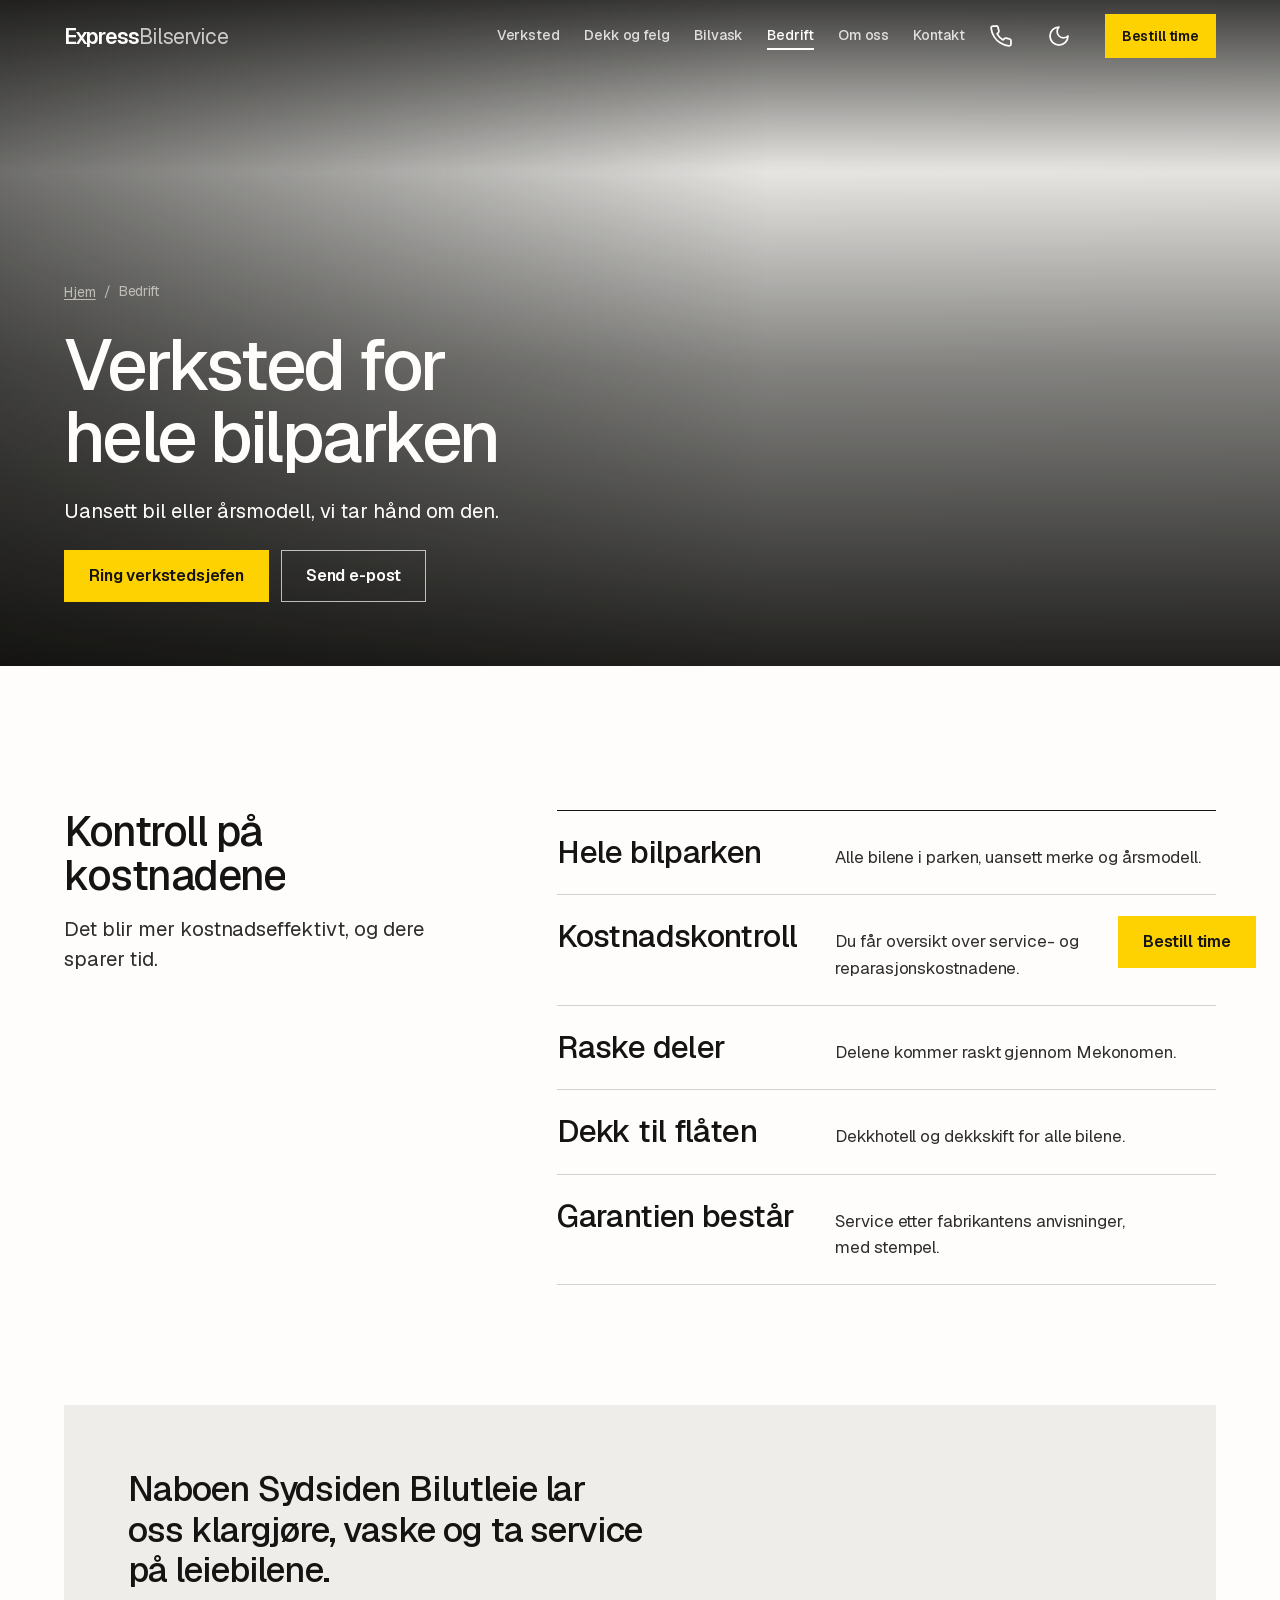
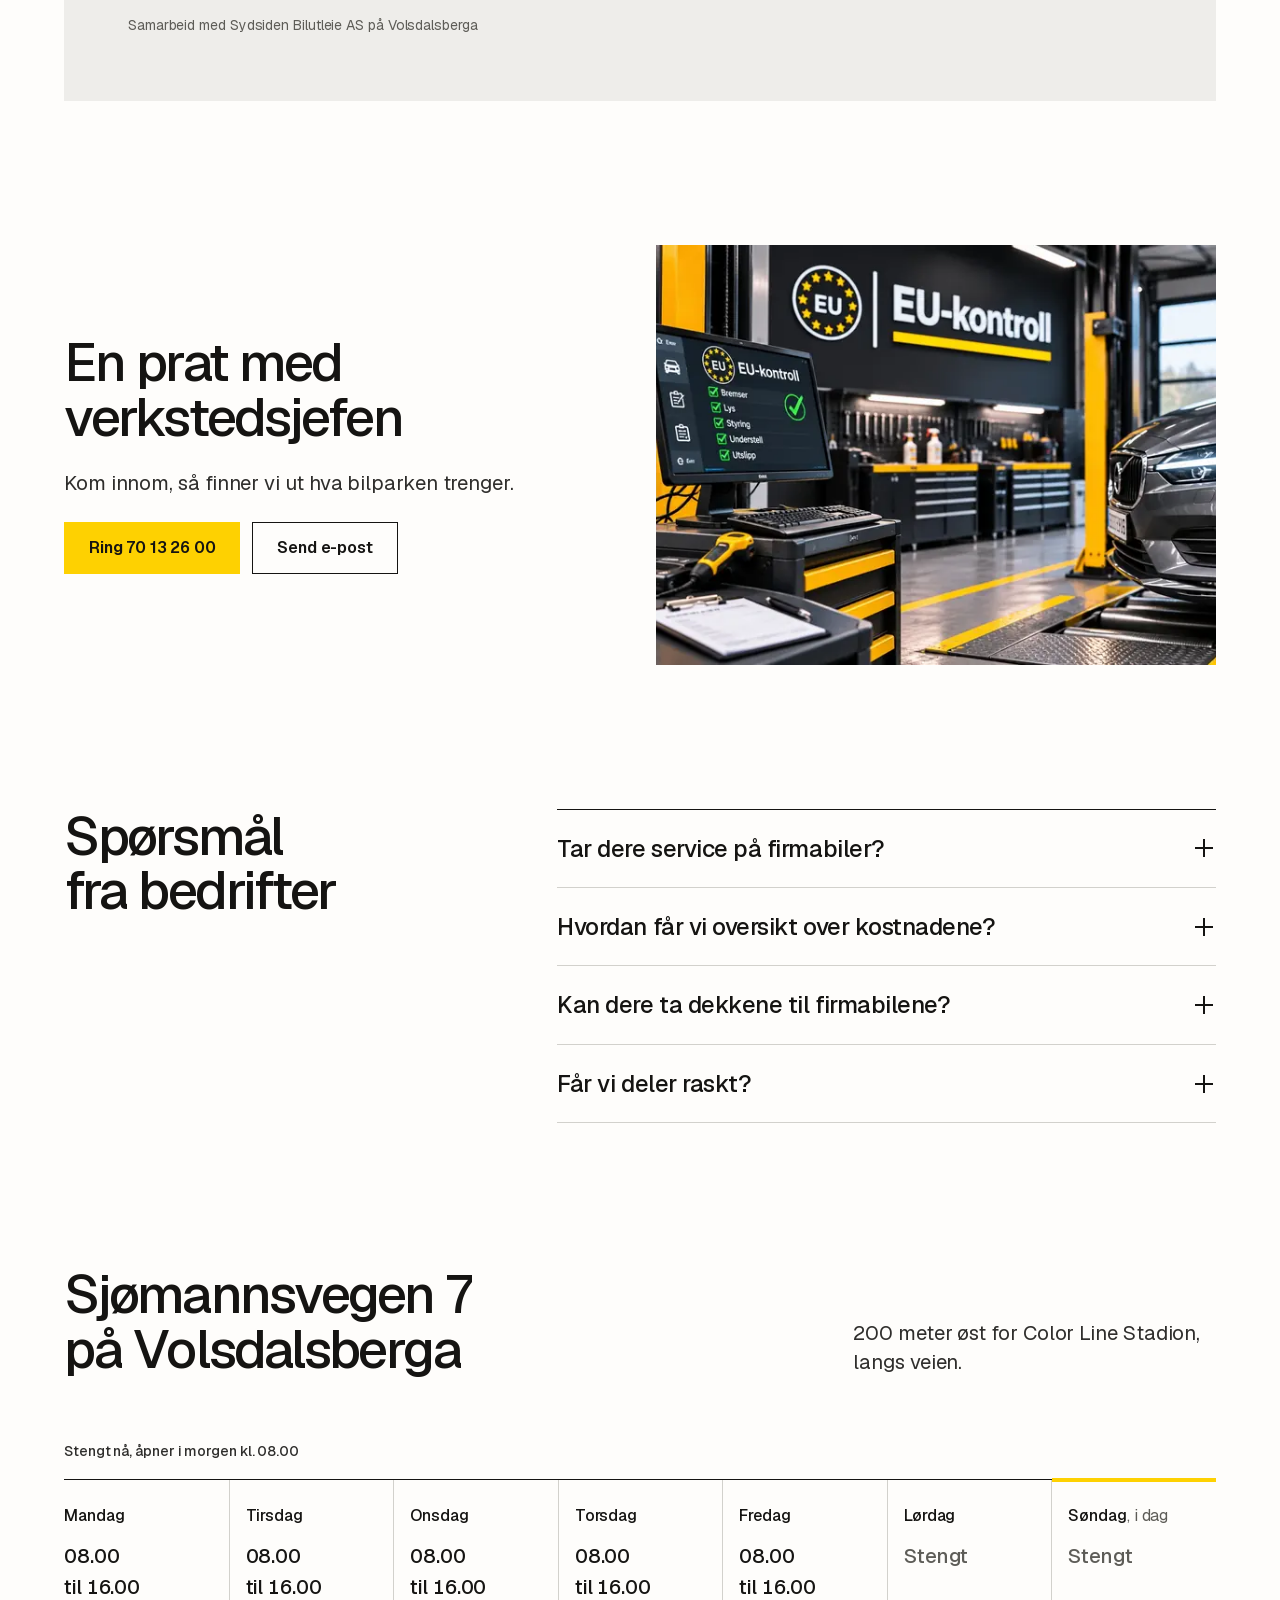
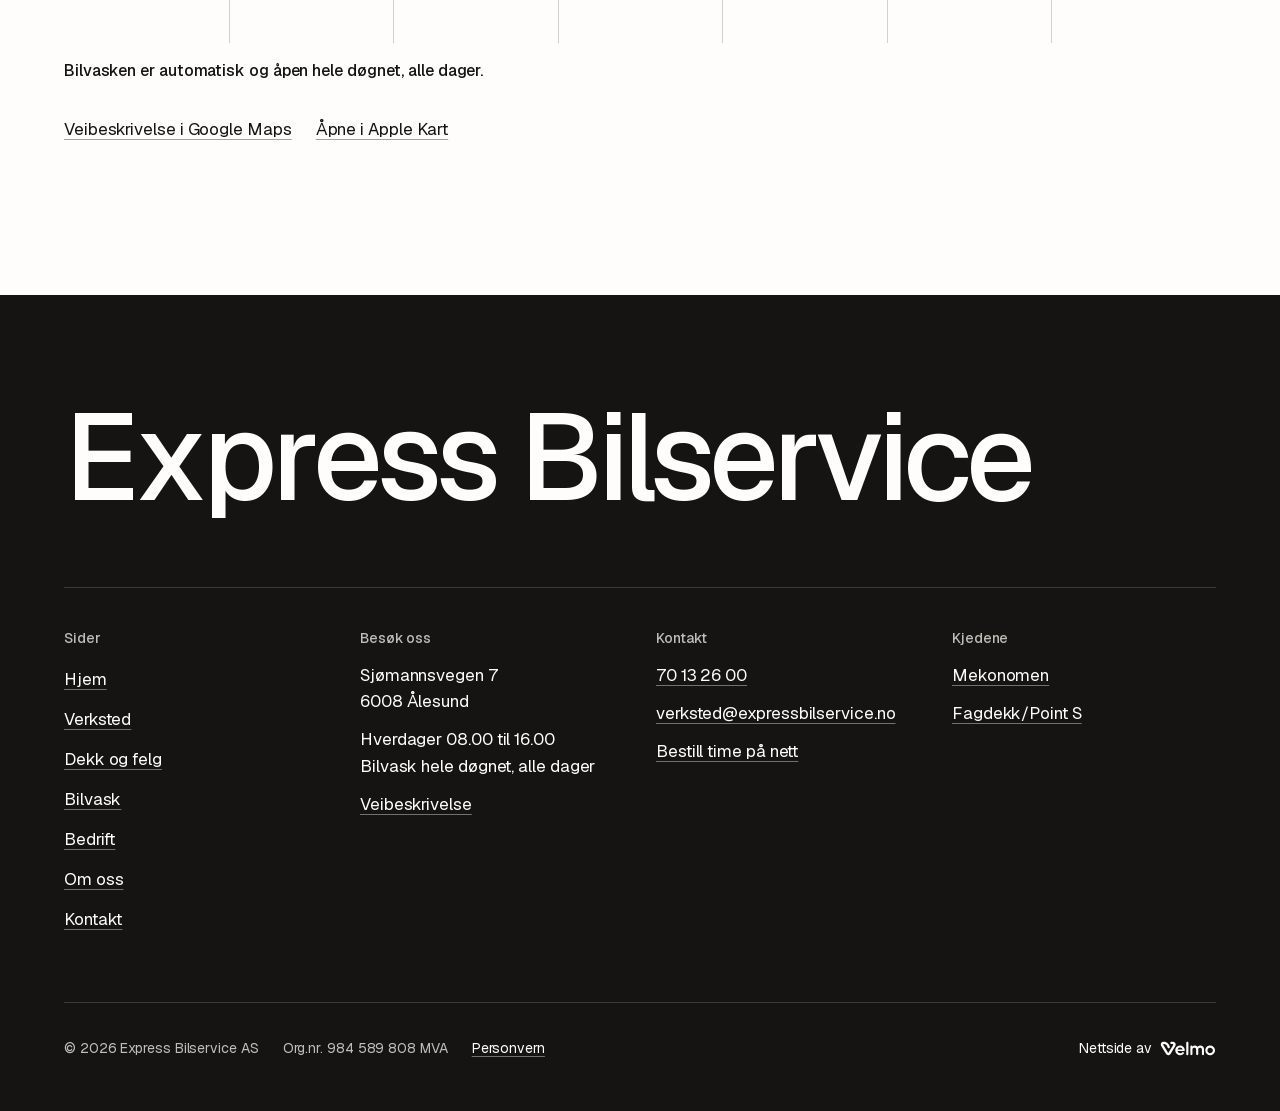
==== bedrift/index.html @ e71cd9a6 "Oppdatert forhåndsvisning" ====
<!doctype html>
<html lang="nb">
<head>
  <meta charset="utf-8">
  <meta name="viewport" content="width=device-width, initial-scale=1, viewport-fit=cover">
  <title>Firmabil og bilpark i Ålesund | Express Bilservice</title>
  <meta name="description" content="Som bedriftskunde hos Express Bilservice får du kontroll på service- og reparasjonskostnadene. Vi tar hånd om hele bilparken, uansett bil og årsmodell.">
  <link rel="canonical" href="https://www.expressbilservice.no/bedrift/">
  <meta name="robots" content="noindex, nofollow">
  <meta name="theme-color" content="#141414">
  <meta name="author" content="Velmo, velmo.no">
  <meta name="geo.region" content="NO-15">
  <meta name="geo.placename" content="Ålesund">
  <meta name="geo.position" content="62.46956;6.19339">
  <meta name="ICBM" content="62.46956, 6.19339">
  <meta name="format-detection" content="telephone=no">
  <meta property="og:type" content="website">
  <meta property="og:locale" content="nb_NO">
  <meta property="og:site_name" content="Express Bilservice">
  <meta property="og:title" content="Firmabil og bilpark i Ålesund | Express Bilservice">
  <meta property="og:description" content="Som bedriftskunde hos Express Bilservice får du kontroll på service- og reparasjonskostnadene. Vi tar hånd om hele bilparken, uansett bil og årsmodell.">
  <meta property="og:url" content="https://elieneama.github.io/express-bilservice-preview/bedrift/">
  <meta property="og:image" content="https://elieneama.github.io/express-bilservice-preview/assets/brand/og-bedrift.jpg">
  <meta property="og:image:type" content="image/jpeg">
  <meta property="og:image:width" content="1200">
  <meta property="og:image:height" content="630">
  <meta property="og:image:alt" content="Express Bilservice, bilverksted, dekkhotell og bilvask i Ålesund">
  <meta name="twitter:card" content="summary_large_image">
  <link rel="icon" href="../favicon.svg?v=e9861fc3" type="image/svg+xml">
  <link rel="icon" href="../favicon.ico?v=e9861fc3" sizes="48x48">
  <link rel="apple-touch-icon" href="../apple-touch-icon.png?v=e9861fc3">
  <link rel="manifest" href="../site.webmanifest">
  <link rel="preload" as="font" type="font/woff2" href="../assets/fonts/geist.woff2" crossorigin>
  <link rel="preload" as="image" href="../assets/img/diagnose-m8-941.webp?v=de28f2da" imagesrcset="../assets/img/diagnose-m8-800.webp?v=623afab1 800w, ../assets/img/diagnose-m8-941.webp?v=de28f2da 941w" imagesizes="100vw" media="(max-width: 40rem)" fetchpriority="high">
  <link rel="preload" as="image" href="../assets/img/diagnose-1600.webp?v=615b10a0" imagesrcset="../assets/img/diagnose-800.webp?v=86d7020d 800w, ../assets/img/diagnose-1600.webp?v=615b10a0 1600w, ../assets/img/diagnose-1671.webp?v=13479d3d 1671w" imagesizes="100vw" media="(min-width: 40.0625rem)" fetchpriority="high">
  <link rel="stylesheet" href="../assets/css/bundle.css?v=b986843115">
  <script>(function(){var r=document.documentElement;r.classList.add('js');try{var m=localStorage.getItem('ebs-mode');if(m==='dark'||m==='light')r.dataset.mode=m;}catch(e){}var s=false;try{s=!!document.referrer&&new URL(document.referrer).origin===location.origin;}catch(e){}if(!matchMedia('(prefers-reduced-motion: reduce)').matches)r.classList.add(s?'is-nav':'is-first');})();</script>
  <script>window.SITE = {"hours":[["08:00","16:00"],["08:00","16:00"],["08:00","16:00"],["08:00","16:00"],["08:00","16:00"],null,null]};</script>
  <script type="application/ld+json">{"@context":"https://schema.org","@graph":[{"@type":["AutoRepair","TireShop"],"@id":"https://www.expressbilservice.no/#bedrift","name":"Express Bilservice","legalName":"Express Bilservice AS","url":"https://www.expressbilservice.no/","description":"Bilverksted, dekkhotell og bilvask på Volsdalsberga i Ålesund. Mekonomen-verksted og Fagdekk/Point S-verksted siden 2002.","telephone":"+47 70 13 26 00","email":"verksted@expressbilservice.no","image":["https://www.expressbilservice.no/assets/brand/og-hjem.jpg"],"address":{"@type":"PostalAddress","streetAddress":"Sjømannsvegen 7","postalCode":"6008","addressLocality":"Ålesund","addressRegion":"Møre og Romsdal","addressCountry":"NO"},"geo":{"@type":"GeoCoordinates","latitude":62.46956,"longitude":6.19339},"hasMap":"https://www.google.com/maps/search/?api=1&query=Express%20Bilservice%20AS%2C%20Sj%C3%B8mannsvegen%207%2C%206008%20%C3%85lesund","openingHoursSpecification":[{"@type":"OpeningHoursSpecification","dayOfWeek":["Monday","Tuesday","Wednesday","Thursday","Friday"],"opens":"08:00","closes":"16:00"}],"department":[{"@type":"AutoWash","@id":"https://www.expressbilservice.no/bilvask/#bilvask","name":"Express Bilservice bilvask","description":"Automatisk bilvask, åpen hele døgnet, alle dager.","url":"https://www.expressbilservice.no/bilvask/","image":"https://www.expressbilservice.no/assets/brand/og-bilvask.jpg","telephone":"+47 70 13 26 00","address":{"@type":"PostalAddress","streetAddress":"Sjømannsvegen 7","postalCode":"6008","addressLocality":"Ålesund","addressRegion":"Møre og Romsdal","addressCountry":"NO"},"openingHoursSpecification":[{"@type":"OpeningHoursSpecification","dayOfWeek":["Monday","Tuesday","Wednesday","Thursday","Friday","Saturday","Sunday"],"opens":"00:00","closes":"23:59"}]}],"foundingDate":"2002","numberOfEmployees":{"@type":"QuantitativeValue","value":11},"vatID":"NO984589808MVA","identifier":{"@type":"PropertyValue","propertyID":"Organisasjonsnummer","value":"984589808"},"areaServed":[{"@type":"City","name":"Ålesund"},{"@type":"AdministrativeArea","name":"Sunnmøre"}],"memberOf":[{"@type":"Organization","name":"Mekonomen","url":"https://www.mekonomen.no/"},{"@type":"Organization","name":"Fagdekk / Point S","url":"https://www.point-s.no/"}],"sameAs":["https://www.mekonomen.no/bilverksteder/alesund/express-bilservice-as","https://www.point-s.no/dekk-verksted-naer-meg/alesund/express-bilservice","https://www.facebook.com/expressbilservice/","https://virksomhet.brreg.no/nb/oppslag/enheter/984589808"],"logo":"https://www.expressbilservice.no/icon-512.png?v=e9861fc3","knowsAbout":["Bilservice etter fabrikantens anvisninger","EU-kontroll","Diagnose og feilsøking","Reparasjon","Oljeskift","Bremser","Eksosanlegg","Støtdempere","Bilbatteri","Småreparasjoner","Feriesjekk og servicekontroll","Dekkhotell","Dekkskift","Dekkomlegging og avbalansering","Dekkreparasjon","Hjulstilling","Salg av dekk og felg","Bilvask","Automatisk bilvask, utvendig, hele døgnet","Verksted for bedrifter og bilpark"],"potentialAction":{"@type":"ReserveAction","name":"Bestill verkstedtime","target":{"@type":"EntryPoint","urlTemplate":"https://bestill.mekonomen.no/workshops?workshop=6060-013","actionPlatform":["http://schema.org/DesktopWebPlatform","http://schema.org/MobileWebPlatform"]}},"hasOfferCatalog":{"@type":"OfferCatalog","name":"Tjenester","itemListElement":[{"@type":"Offer","itemOffered":{"@type":"Service","name":"Bilservice etter fabrikantens anvisninger"}},{"@type":"Offer","itemOffered":{"@type":"Service","name":"EU-kontroll"}},{"@type":"Offer","itemOffered":{"@type":"Service","name":"Diagnose og feilsøking"}},{"@type":"Offer","itemOffered":{"@type":"Service","name":"Reparasjon"}},{"@type":"Offer","itemOffered":{"@type":"Service","name":"Oljeskift"}},{"@type":"Offer","itemOffered":{"@type":"Service","name":"Bremser"}},{"@type":"Offer","itemOffered":{"@type":"Service","name":"Eksosanlegg"}},{"@type":"Offer","itemOffered":{"@type":"Service","name":"Støtdempere"}},{"@type":"Offer","itemOffered":{"@type":"Service","name":"Bilbatteri"}},{"@type":"Offer","itemOffered":{"@type":"Service","name":"Småreparasjoner"}},{"@type":"Offer","itemOffered":{"@type":"Service","name":"Feriesjekk og servicekontroll"}},{"@type":"Offer","itemOffered":{"@type":"Service","name":"Dekkhotell"}},{"@type":"Offer","itemOffered":{"@type":"Service","name":"Dekkskift"}},{"@type":"Offer","itemOffered":{"@type":"Service","name":"Dekkomlegging og avbalansering"}},{"@type":"Offer","itemOffered":{"@type":"Service","name":"Dekkreparasjon"}},{"@type":"Offer","itemOffered":{"@type":"Service","name":"Hjulstilling"}},{"@type":"Offer","itemOffered":{"@type":"Service","name":"Salg av dekk og felg"}},{"@type":"Offer","itemOffered":{"@type":"Service","name":"Bilvask"}},{"@type":"Offer","itemOffered":{"@type":"Service","name":"Automatisk bilvask, utvendig, hele døgnet"}},{"@type":"Offer","itemOffered":{"@type":"Service","name":"Verksted for bedrifter og bilpark"}}]}},{"@type":"WebPage","@id":"https://www.expressbilservice.no/bedrift/#side","url":"https://www.expressbilservice.no/bedrift/","name":"Firmabil og bilpark i Ålesund | Express Bilservice","description":"Som bedriftskunde hos Express Bilservice får du kontroll på service- og reparasjonskostnadene. Vi tar hånd om hele bilparken, uansett bil og årsmodell.","inLanguage":"nb-NO","isPartOf":{"@id":"https://www.expressbilservice.no/#nettsted"},"about":{"@id":"https://www.expressbilservice.no/#bedrift"},"breadcrumb":{"@type":"BreadcrumbList","itemListElement":[{"@type":"ListItem","position":1,"name":"Hjem","item":"https://www.expressbilservice.no/"},{"@type":"ListItem","position":2,"name":"Bedrift","item":"https://www.expressbilservice.no/bedrift/"}]},"primaryImageOfPage":"https://www.expressbilservice.no/assets/brand/og-bedrift.jpg"},{"@type":"Service","@id":"https://www.expressbilservice.no/bedrift/#tjeneste","name":"Verksted for bedrifter og bilpark","serviceType":"Flåteverksted","description":"Som bedriftskunde hos Express Bilservice får du kontroll på service- og reparasjonskostnadene. Vi tar hånd om hele bilparken, uansett bil og årsmodell.","url":"https://www.expressbilservice.no/bedrift/","provider":{"@id":"https://www.expressbilservice.no/#bedrift"},"areaServed":{"@type":"City","name":"Ålesund"},"hasOfferCatalog":{"@type":"OfferCatalog","name":"Verksted for bedrifter og bilpark","itemListElement":[{"@type":"Offer","itemOffered":{"@type":"Service","name":"Hele bilparken"}},{"@type":"Offer","itemOffered":{"@type":"Service","name":"Kostnadskontroll"}},{"@type":"Offer","itemOffered":{"@type":"Service","name":"Raske deler"}},{"@type":"Offer","itemOffered":{"@type":"Service","name":"Dekk til flåten"}},{"@type":"Offer","itemOffered":{"@type":"Service","name":"Garantien består"}}]}},{"@type":"FAQPage","mainEntity":[{"@type":"Question","name":"Tar dere service på firmabiler?","acceptedAnswer":{"@type":"Answer","text":"Ja. Vi tar hånd om hele bilparken, uansett merke og årsmodell."}},{"@type":"Question","name":"Hvordan får vi oversikt over kostnadene?","acceptedAnswer":{"@type":"Answer","text":"Som bedriftskunde får dere oversikt over service- og reparasjonskostnadene for bilene."}},{"@type":"Question","name":"Kan dere ta dekkene til firmabilene?","acceptedAnswer":{"@type":"Answer","text":"Ja. Vi har dekkhotell og tar dekkskift for alle bilene i parken."}},{"@type":"Question","name":"Får vi deler raskt?","acceptedAnswer":{"@type":"Answer","text":"Ja. Delene kommer raskt gjennom Mekonomen."}}]}]}</script>
</head>
<body>
  <a class="skip" href="#main">Hopp til innholdet</a>
  <svg width="0" height="0" style="position:absolute" aria-hidden="true" focusable="false"><symbol id="i-phone" viewBox="0 0 24 24"><path d="M22 16.92v3a2 2 0 0 1-2.18 2 19.79 19.79 0 0 1-8.63-3.07 19.5 19.5 0 0 1-6-6 19.79 19.79 0 0 1-3.07-8.67A2 2 0 0 1 4.11 2h3a2 2 0 0 1 2 1.72 12.84 12.84 0 0 0 .7 2.81 2 2 0 0 1-.45 2.11L8.09 9.91a16 16 0 0 0 6 6l1.27-1.27a2 2 0 0 1 2.11-.45 12.84 12.84 0 0 0 2.81.7A2 2 0 0 1 22 16.92z"/></symbol><symbol id="i-moon" viewBox="0 0 24 24"><path d="M12 3a6 6 0 0 0 9 9 9 9 0 1 1-9-9Z"/></symbol><symbol id="i-sun" viewBox="0 0 24 24"><circle cx="12" cy="12" r="4"/><path d="M12 2v2M12 20v2M4.93 4.93l1.41 1.41M17.66 17.66l1.41 1.41M2 12h2M20 12h2M6.34 17.66l-1.41 1.41M19.07 4.93l-1.41 1.41"/></symbol></svg>
  <div class="loader on-night" aria-hidden="true">
    <p class="loader__word"><span class="l"><span class="li">Express</span></span><span class="l"><span class="li">Bilservice</span></span></p>
    <div class="loader__row"><span>Sjømannsvegen 7, Ålesund</span><span class="loader__count">000 %</span></div>
    <div class="loader__bar"><i></i></div>
  </div>
  <div class="curtain" aria-hidden="true"></div>
  <header class="nav">
    <div class="container nav__in">
      <a class="brand" href="../" aria-label="Express Bilservice, til forsiden"><span class="brand__a">Express</span><span class="brand__b">Bilservice</span></a>
      <nav class="nav__links" aria-label="Hovedmeny">
        <ul>
          <li><a href="../verksted/">Verksted</a></li>
          <li><a href="../dekk/">Dekk og felg</a></li>
          <li><a href="../bilvask/">Bilvask</a></li>
          <li><a href="../bedrift/" aria-current="page">Bedrift</a></li>
          <li><a href="../om-oss/">Om oss</a></li>
          <li><a href="../kontakt/">Kontakt</a></li>
        </ul>
      </nav>
      <a class="nav__tel" href="tel:+4770132600" aria-label="Ring 70 13 26 00"><svg class="icon" aria-hidden="true" focusable="false"><use href="#i-phone"/></svg><span>70 13 26 00</span></a>
      <button class="iconbtn" type="button" data-mode-toggle aria-label="Bytt til mørk modus" aria-pressed="false"><svg class="icon i-moon" aria-hidden="true" focusable="false"><use href="#i-moon"/></svg><svg class="icon i-sun" aria-hidden="true" focusable="false"><use href="#i-sun"/></svg></button>
      <a class="btn btn--primary btn--sm nav__book" href="https://bestill.mekonomen.no/workshops?workshop=6060-013">Bestill time</a>
      <button class="burger" type="button" aria-expanded="false" aria-controls="meny"><span class="burger__lines" aria-hidden="true"><i></i><i></i></span><span class="burger__label">Meny</span></button>
    </div>
  </header>
  <div class="menu on-night" id="meny" hidden data-lenis-prevent>
    <ul>
      <li><a href="../">Hjem</a></li>
      <li><a href="../verksted/">Verksted</a></li>
      <li><a href="../dekk/">Dekk og felg</a></li>
      <li><a href="../bilvask/">Bilvask</a></li>
      <li><a href="../bedrift/" aria-current="page">Bedrift</a></li>
      <li><a href="../om-oss/">Om oss</a></li>
      <li><a href="../kontakt/">Kontakt</a></li>
    </ul>
    <div class="menu__foot">
      <a class="btn btn--primary" href="https://bestill.mekonomen.no/workshops?workshop=6060-013">Bestill time</a>
      <a class="link" href="tel:+4770132600">70 13 26 00</a>
      <a class="link" href="mailto:verksted@expressbilservice.no">verksted@expressbilservice.no</a>
    </div>
  </div>
  <div class="dock on-night" inert>
    <a class="btn btn--primary" href="https://bestill.mekonomen.no/workshops?workshop=6060-013">Bestill time</a>
    <a class="btn btn--ghost" href="tel:+4770132600"><svg class="icon" aria-hidden="true" focusable="false"><use href="#i-phone"/></svg>Ring</a>
  </div>
  <main id="main">
    <section class="phero on-night" aria-labelledby="page-h">
      <div class="phero__media" data-slot="hero" data-alt="Verkstedhallen med flere biler inne"><picture><source media="(max-width: 40rem)" srcset="../assets/img/diagnose-m8-800.webp?v=623afab1 800w, ../assets/img/diagnose-m8-941.webp?v=de28f2da 941w" sizes="100vw"><img src="../assets/img/diagnose-1600.webp?v=615b10a0" srcset="../assets/img/diagnose-800.webp?v=86d7020d 800w, ../assets/img/diagnose-1600.webp?v=615b10a0 1600w, ../assets/img/diagnose-1671.webp?v=13479d3d 1671w" sizes="(max-width: 40rem) 180vw, 100vw" width="1671" height="941" alt="Diagnoseverktøy koblet til bilen, med feilkoder og motordata på skjermen" fetchpriority="high" decoding="async" style="object-position: 8% 50%"></picture></div>
      <div class="phero__scrim" aria-hidden="true"></div>
      <div class="container phero__in">
        <div class="phero__plate">
          <ol class="crumbs" aria-label="Brødsmuler"><li><a href="../">Hjem</a></li><li aria-current="page">Bedrift</li></ol>
          <h1 id="page-h" data-split>Verksted for hele bilparken</h1>
          <p class="lead">Uansett bil eller årsmodell, vi tar hånd om den.</p>
          <div class="actions"><a class="btn btn--primary" href="tel:+4770132600">Ring verkstedsjefen</a><a class="btn btn--ghost" href="mailto:verksted@expressbilservice.no">Send e-post</a></div>
        </div>
      </div>
    </section>
    <section class="sec list" aria-labelledby="list-h">
      <div class="container list__grid">
        <div class="list__head">
          <h2 id="list-h" data-split>Kontroll på kostnadene</h2>
          <p class="lead">Det blir mer kostnadseffektivt, og dere sparer tid.</p>
        </div>
        <ul class="rows" role="list">
          <li class="row"><h3 class="row__t">Hele bilparken</h3><p class="row__l">Alle bilene i parken, uansett merke og årsmodell.</p></li>
          <li class="row"><h3 class="row__t">Kostnadskontroll</h3><p class="row__l">Du får oversikt over service- og reparasjonskostnadene.</p></li>
          <li class="row"><h3 class="row__t">Raske deler</h3><p class="row__l">Delene kommer raskt gjennom Mekonomen.</p></li>
          <li class="row"><h3 class="row__t">Dekk til flåten</h3><p class="row__l">Dekkhotell og dekkskift for alle bilene.</p></li>
          <li class="row"><h3 class="row__t">Garantien består</h3><p class="row__l">Service etter fabrikantens anvisninger, med stempel.</p></li>
        </ul>
      </div>
    </section>
    <section class="sec--s say" aria-label="Samarbeid">
      <div class="container">
        <div class="plate say__plate" data-stamp>
          <p class="say__line">Naboen Sydsiden Bilutleie lar oss klargjøre, vaske og ta service på leiebilene.</p>
          <p class="say__by">Samarbeid med Sydsiden Bilutleie AS på Volsdalsberga</p>
        </div>
      </div>
    </section>
    <section class="sec split" aria-labelledby="split-h">
      <div class="container split__grid">
        <div class="split__text">
          <h2 id="split-h" data-split>En prat med verkstedsjefen</h2>
          <p class="lead">Kom innom, så finner vi ut hva bilparken trenger.</p>
          <div class="actions"><a class="btn btn--primary" href="tel:+4770132600">Ring 70 13 26 00</a><a class="btn btn--secondary" href="mailto:verksted@expressbilservice.no">Send e-post</a></div>
        </div>
        <figure class="frame split__photo" data-slot="split" data-alt="Verkstedsjefen eller mekanikerne på jobb" data-reveal><img src="../assets/img/eu-kontroll-1600.webp?v=fffa3218" srcset="../assets/img/eu-kontroll-800.webp?v=5efa8710 800w, ../assets/img/eu-kontroll-1600.webp?v=fffa3218 1600w, ../assets/img/eu-kontroll-1672.webp?v=a552291e 1672w" sizes="(min-width: 60rem) 50vw, 100vw" width="1672" height="941" alt="Skjerm med sjekkliste for EU-kontroll ved siden av en bil på bremseprøvebenken" loading="lazy" decoding="async" style="object-position: 20% 50%"></figure>
      </div>
    </section>
    <section class="sec faq" aria-labelledby="faq-h">
      <div class="container faq__grid">
        <h2 id="faq-h" data-split>Spørsmål fra bedrifter</h2>
        <div class="faq__list">
          <details class="qa"><summary><span class="qa__q">Tar dere service på firmabiler?</span><span class="qa__sign" aria-hidden="true"></span></summary><div class="qa__a"><p>Ja. Vi tar hånd om hele bilparken, uansett merke og årsmodell.</p></div></details>
          <details class="qa"><summary><span class="qa__q">Hvordan får vi oversikt over kostnadene?</span><span class="qa__sign" aria-hidden="true"></span></summary><div class="qa__a"><p>Som bedriftskunde får dere oversikt over service- og reparasjonskostnadene for bilene.</p></div></details>
          <details class="qa"><summary><span class="qa__q">Kan dere ta dekkene til firmabilene?</span><span class="qa__sign" aria-hidden="true"></span></summary><div class="qa__a"><p>Ja. Vi har dekkhotell og tar dekkskift for alle bilene i parken.</p></div></details>
          <details class="qa"><summary><span class="qa__q">Får vi deler raskt?</span><span class="qa__sign" aria-hidden="true"></span></summary><div class="qa__a"><p>Ja. Delene kommer raskt gjennom Mekonomen.</p></div></details>
        </div>
      </div>
    </section>
    <section class="sec visit" id="apent" aria-labelledby="apent-h">
      <div class="container">
        <div class="head12">
          <h2 id="apent-h" data-split>Sjømannsvegen 7 på Volsdalsberga</h2>
          <p class="lead">200 meter øst for Color Line Stadion, langs veien.</p>
        </div>
        <p class="status" data-status role="status" hidden></p>
        <dl class="week" data-hours aria-label="Åpningstider for verkstedet"><div><dt>Mandag</dt><dd><span>08.00</span> <span>til 16.00</span></dd></div><div><dt>Tirsdag</dt><dd><span>08.00</span> <span>til 16.00</span></dd></div><div><dt>Onsdag</dt><dd><span>08.00</span> <span>til 16.00</span></dd></div><div><dt>Torsdag</dt><dd><span>08.00</span> <span>til 16.00</span></dd></div><div><dt>Fredag</dt><dd><span>08.00</span> <span>til 16.00</span></dd></div><div class="is-closed"><dt>Lørdag</dt><dd>Stengt</dd></div><div class="is-closed"><dt>Søndag</dt><dd>Stengt</dd></div></dl>
        <p class="visit__wash">Bilvasken er automatisk og åpen hele døgnet, alle dager.</p>
        <p class="visit__links"><a class="link" href="https://www.google.com/maps/search/?api=1&query=Express%20Bilservice%20AS%2C%20Sj%C3%B8mannsvegen%207%2C%206008%20%C3%85lesund">Veibeskrivelse i Google Maps</a><a class="link" href="https://maps.apple.com/?q=Express%20Bilservice&address=Sj%C3%B8mannsvegen%207%2C%206008%20%C3%85lesund&ll=62.46956,6.19339">Åpne i Apple Kart</a></p>
        
      </div>
    </section>
  </main>
  <footer class="foot on-night">
    <div class="container">
      <p class="foot__mast" aria-hidden="true"><span>Express Bilservice</span></p>
      <div class="foot__grid">
        <nav aria-label="Sider">
          <p class="foot__h">Sider</p>
          <ul>
            <li><a class="link" href="../">Hjem</a></li>
            <li><a class="link" href="../verksted/">Verksted</a></li>
            <li><a class="link" href="../dekk/">Dekk og felg</a></li>
            <li><a class="link" href="../bilvask/">Bilvask</a></li>
            <li><a class="link" href="../bedrift/">Bedrift</a></li>
            <li><a class="link" href="../om-oss/">Om oss</a></li>
            <li><a class="link" href="../kontakt/">Kontakt</a></li>
          </ul>
        </nav>
        <div>
          <p class="foot__h">Besøk oss</p>
          <p>Sjømannsvegen 7<br>6008 Ålesund</p>
          <p>Hverdager 08.00 til 16.00<br>Bilvask hele døgnet, alle dager</p>
          <p><a class="link" href="https://www.google.com/maps/search/?api=1&query=Express%20Bilservice%20AS%2C%20Sj%C3%B8mannsvegen%207%2C%206008%20%C3%85lesund">Veibeskrivelse</a></p>
        </div>
        <div>
          <p class="foot__h">Kontakt</p>
          <p><a class="link" href="tel:+4770132600">70 13 26 00</a></p>
          <p><a class="link" href="mailto:verksted@expressbilservice.no">verksted@expressbilservice.no</a></p>
          <p><a class="link" href="https://bestill.mekonomen.no/workshops?workshop=6060-013">Bestill time på nett</a></p>
        </div>
        <div>
          <p class="foot__h">Kjedene</p>
          <p><a class="link" href="https://www.mekonomen.no/bilverksteder/alesund/express-bilservice-as">Mekonomen</a></p>
          <p><a class="link" href="https://www.point-s.no/dekk-verksted-naer-meg/alesund/express-bilservice">Fagdekk/Point S</a></p>
        </div>
      </div>
      <div class="foot__base">
        <p class="foot__legal"><span>&copy; <span data-year>2026</span> Express Bilservice AS</span><span>Org.nr. 984 589 808 MVA</span><a class="link" href="../personvern/">Personvern</a></p>
        <a class="credit" href="https://velmo.no" aria-label="Nettside av Velmo, velmo.no"><span>Nettside av</span><span class="credit__logo" aria-hidden="true"></span></a>
        
      </div>
    </div>
  </footer>
  <script>window.hallmarkSlots = (m) => { for (const [k, v] of Object.entries(m)) { const s = document.querySelector(`[data-slot="${k}"]`); if (!s) continue; const im = new Image(); im.src = typeof v === 'string' ? v : v.src; im.alt = (typeof v === 'object' && v.alt) || s.dataset.alt || ''; s.querySelectorAll(':scope > img').forEach((o) => o.remove()); s.prepend(im); } };
  document.querySelectorAll('[data-slot] img').forEach((i) => { if (i.complete && !i.naturalWidth) i.remove(); else i.addEventListener('error', () => i.remove(), { once: true }); });</script>
  <script src="../assets/vendor/gsap.min.js" defer></script>
  <script src="../assets/vendor/ScrollTrigger.min.js" defer></script>
  <script src="../assets/vendor/lenis.min.js" defer></script>
  <script src="../assets/js/site.js?v=9fabcc8343" defer></script>
</body>
</html>
---- assets/css/bundle.css ----
/* Hallmark · shape: Marquee Hero, seven pages, redirected to the client's reference (ESR Bespoke) · genre: editorial · theme: Formwork base (deal 2/3, seed bilverksted-dekkhotell-bilvask-lesund-531c·e104b753·2026-11-23·r0), re-set by request to the client's signage palette and a Geist grotesk · job: book · draw: c5e051
 * hero: Poster (the client's building at dusk, head low left) · nav: full-width bar, clear over the photo and paper when scrolled, yellow Bestill always visible · footer: mast · imagery: photographs in natural colour: the client's own (building, wash bay, a workshop reel, a tyre hotel image) + Wikimedia Commons stand-ins · signature: the workshop phone number set huge in the yellow booking band · palette: white paper, sign black, signage yellow, concrete gray blocks
 * axes: light/grotesk/neutral · posture: restrained, with one signage-yellow booking band · contrast: pass · fold: pass · v2.0.0 */
/* Hallmark · pre-emit critique: P4 H5 E4 S4 R4 V4 · weakest: S, a grotesk on white could be any garage; the client's own building at dusk, their yellow signage colour and their own words (Gutta på berga står på) carry the specificity */
/* Hallmark · waive 39b · a.btn--lg is 64px tall in the hero and the booking band · the client asked for a prominent Bestill time button, so the two booking controls are set one size up */
/* Hallmark · waive 77 · the contact page's three questions sit on seven columns beside their head · a short practical FAQ about finding the workshop, set at the same composition as the other pages */
/* Hallmark · dismissed 25 · .intro__text is a statement at section size, 30ch at 52px is an 830px line, not running prose */
/* Hallmark · answered F4 · the booking band is signage yellow, so its one button inverts to sign black; every other primary is the yellow recipe */
@font-face { font-family: 'Geist'; font-style: normal; font-weight: 400 600; font-display: swap; src: url('../fonts/geist.woff2') format('woff2'); unicode-range: U+0000-00FF, U+0131, U+0152-0153, U+02BB-02BC, U+02C6, U+02DA, U+02DC, U+0304, U+0308, U+0329, U+2000-206F, U+20AC, U+2122, U+2191, U+2193, U+2212, U+2215, U+FEFF, U+FFFD; }

:root {
  color-scheme: light;
  --space-3xs: 2px; --space-2xs: 4px; --space-xs: 8px; --space-sm: 12px; --space-md: 16px; --space-lg: 24px; --space-xl: 40px; --space-2xl: 64px; --space-3xl: 96px; --space-4xl: 144px;
  --text-xs: 0.8125rem; --text-sm: 0.875rem; --text-md: 1rem; --text-lg: 1.25rem; --text-xl: 1.5625rem; --text-2xl: 1.953rem; --text-3xl: 2.441rem;
  --text-display-s: clamp(2.25rem, 4vw + 0.5rem, 3.75rem); --text-display: clamp(2.75rem, 5vw + 1rem, 5.25rem);
  --text-section: clamp(2rem, 2.5vw + 1rem, 3.5rem); --text-title: clamp(1.25rem, 0.75vw + 0.875rem, 1.625rem); --text-lead: clamp(1.125rem, 0.35vw + 1rem, 1.375rem);
  --ease-out: cubic-bezier(0.16, 1, 0.3, 1); --ease-in: cubic-bezier(0.7, 0, 0.84, 0); --ease-in-out: cubic-bezier(0.65, 0, 0.35, 1);
  --dur-micro: 120ms; --dur-short: 220ms; --dur-long: 420ms;
  --color-error: oklch(52% 0.19 27); --color-success: oklch(50% 0.12 150);
  --container: 1440px; --gutter: 64px; --gap-columns: 32px; --section-gap-s: 120px; --section-gap: 144px; --section-gap-l: 176px;
  --z-base: 1; --z-raised: 10; --z-dropdown: 100; --z-sticky: 200; --z-sticky-nav: 300; --z-modal: 400; --z-toast: 500; --z-tooltip: 600;
  --color-paper: oklch(74% 0.008 80); --color-paper-2: oklch(69% 0.009 80); --color-paper-3: oklch(64% 0.01 80);
  --color-plate: oklch(82% 0.007 80); --color-plate-ink: oklch(95% 0.006 80);
  --color-ink: oklch(18% 0.005 270); --color-ink-2: oklch(28% 0.006 80); --color-muted: oklch(31.5% 0.008 80);
  --color-rule: oklch(64% 0.01 80);
  --color-accent: oklch(66% 0.21 38); --color-accent-ink: oklch(18% 0.005 270); --color-focus: oklch(42% 0.15 38);
  --color-accent-deep: oklch(48% 0.17 38);
  --texture-opacity: 0.05;
  --font-display: "Geist", ui-sans-serif, system-ui, sans-serif; --font-body: "Geist", ui-sans-serif, system-ui, sans-serif;
  --font-outlier: "Geist", ui-sans-serif, system-ui, sans-serif;
  --radius-card: 0; --radius-pill: 0; --rule-hair: 1px; --rule-bar: 3px;
  --shadow-card: 6px 6px 0 var(--color-ink);
  --tracking-display: -0.005em; --display-weight: 700;
}

*, *::before, *::after { box-sizing: border-box; }
html, body { overflow-x: clip; }
html { scrollbar-color: var(--color-muted) var(--color-paper); scroll-padding-top: var(--space-3xl); }
body { margin: 0; background: var(--color-paper); color: var(--color-ink); font-family: var(--font-body); font-size: var(--text-md); line-height: 1.55; -webkit-font-smoothing: antialiased; caret-color: var(--color-accent); }
::selection { background: color-mix(in oklab, var(--color-accent) 35%, transparent); }
:focus-visible { outline: 2px solid var(--color-focus); outline-offset: 2px; }
a { color: inherit; text-decoration-thickness: 1px; text-underline-offset: 0.16em; }
h1, h2, h3 { margin: 0; font-family: var(--font-display); font-weight: var(--display-weight, 700); font-synthesis: none; letter-spacing: var(--tracking-display); line-height: 1.05; overflow-wrap: break-word; min-width: 0; text-wrap: balance; }
h1 { max-width: 20ch; font-size: var(--text-display); } h2 { max-width: 30ch; font-size: var(--text-section); } h3 { max-width: 40ch; font-size: var(--text-title); line-height: 1.2; }
.lead { font-size: var(--text-lead); line-height: 1.45; max-width: 52ch; }
p { margin: 0; text-wrap: pretty; }
p:not([class]) { max-width: 65ch; }
img, video { max-width: 100%; height: auto; display: block; }
svg { display: block; }
[hidden] { display: none !important; }
button, input, select, textarea { font: inherit; }
.container { width: 100%; max-width: var(--container); margin-inline: auto; padding-inline: var(--gutter); box-sizing: border-box; }
.num, .figure, td.num { font-variant-numeric: tabular-nums; }
.visually-hidden { position: absolute; width: 1px; height: 1px; overflow: hidden; clip-path: inset(50%); white-space: nowrap; }
[data-slot] { position: relative; overflow: hidden; background: linear-gradient(160deg, var(--color-paper-2, var(--color-paper)), var(--color-paper-3, var(--color-paper))); }
[data-slot] > picture { display: contents; }
[data-slot] > img, [data-slot] > picture > img { position: absolute; inset: 0; width: 100%; height: 100%; object-fit: cover; z-index: 1; }
[data-slot]:has(> img, > picture) > :not(img, picture):not([data-keep]) { display: none !important; }
@media (max-width: 60rem) { :root { --gutter: 24px; --section-gap-s: 80px; --section-gap: 96px; --section-gap-l: 120px; } }
@media (max-width: 40rem) { :root { --gutter: 16px; --section-gap-s: 56px; --section-gap: 72px; --section-gap-l: 96px; --gap-columns: 16px; } }
@media (prefers-reduced-motion: reduce) { *:not(.keep-motion), *:not(.keep-motion)::before, *:not(.keep-motion)::after { animation-duration: 0.01ms !important; animation-iteration-count: 1 !important; transition-duration: 0.01ms !important; scroll-behavior: auto !important; } }
/* photographs: natural colour (the client asked for no greyed-out pictures, 23.11.2026) */


/* ---------- Tokens: the client's signage palette and a grotesk, by request ---------- */
:root {
  color-scheme: light;
  --font-display: "Geist", ui-sans-serif, system-ui, sans-serif; --font-body: "Geist", ui-sans-serif, system-ui, sans-serif; --font-outlier: "Geist", ui-sans-serif, system-ui, sans-serif;
  --display-weight: 500; --tracking-display: -0.035em;
  --nav-h: 72px;
  --text-hero: clamp(3rem, 7.2vw, 7.25rem);
  --text-statement: clamp(1.625rem, 2.75vw, 2.75rem);
  --text-figure: clamp(4rem, 11vw, 10.5rem);
  --text-mast: clamp(2.75rem, 9.6vw, 8.75rem);
  --color-paper: oklch(99.4% 0.003 93); --color-paper-2: oklch(94.5% 0.004 93); --color-paper-3: oklch(91.2% 0.005 93);
  --color-plate: oklch(94.5% 0.004 93); --color-plate-ink: oklch(99.4% 0.003 93);
  --color-ink: oklch(19.1% 0.004 93); --color-ink-2: oklch(30.1% 0.004 93); --color-muted: oklch(47.3% 0.008 93);
  --color-rule: oklch(86% 0.007 93);
  --color-accent: oklch(87.5% 0.179 93); --color-accent-ink: oklch(19.1% 0.004 93); --color-focus: oklch(19.1% 0.004 93);
  --color-accent-deep: oklch(72.7% 0.149 93); --color-accent-hover: oklch(91% 0.16 95);
  --color-shadow: oklch(19.1% 0.004 93);
  --color-night: oklch(19.1% 0.004 93); --color-night-2: oklch(25.2% 0.004 93);
  --color-night-ink: oklch(99.4% 0.003 93); --color-night-muted: oklch(79.7% 0.008 93);
  --color-night-rule: oklch(34.8% 0.004 93);
  --color-focus-night: oklch(87.5% 0.179 93);
  --scrim: oklch(14% 0.004 93);
}
:root[data-mode="dark"] {
  color-scheme: dark;
  --color-paper: oklch(19.1% 0.004 93); --color-paper-2: oklch(22.6% 0.004 93); --color-paper-3: oklch(25.6% 0.004 93);
  --color-plate: oklch(22.6% 0.004 93);
  --color-ink: oklch(99.4% 0.003 93); --color-ink-2: oklch(87.5% 0.007 93); --color-muted: oklch(73.3% 0.008 93);
  --color-rule: oklch(33% 0.005 93);
  --color-focus: oklch(87.5% 0.179 93);
  --color-shadow: oklch(8% 0.004 93);
  --color-night: oklch(14.5% 0.004 93); --color-night-2: oklch(22.6% 0.004 93);
}

/* ---------- Base ---------- */
html { scroll-padding-top: calc(var(--nav-h) + var(--space-xl)); }
body { font-size: 1.0625rem; letter-spacing: -0.005em; }
h1, h2, h3 { letter-spacing: var(--tracking-display); }
h3 { line-height: 1.2; letter-spacing: -0.02em; }
.on-night { --color-focus: var(--color-focus-night); color: var(--color-night-ink); }
.skip { position: fixed; left: var(--space-md); top: var(--space-md); z-index: var(--z-toast); padding: var(--space-sm) var(--space-md); background: var(--color-accent); color: var(--color-accent-ink); font-weight: 600; text-decoration: none; transform: translateY(-200%); }
.skip:focus-visible { transform: none; }
.icon { width: 24px; height: 24px; fill: none; stroke: currentColor; stroke-width: 1.75; stroke-linecap: round; stroke-linejoin: round; flex-shrink: 0; }
.link { color: inherit; text-decoration: underline; text-decoration-thickness: 1px; text-underline-offset: 0.22em; text-decoration-color: color-mix(in oklab, currentColor 40%, transparent); transition: text-decoration-color var(--dur-short) var(--ease-out); }
.link:hover { text-decoration-color: currentColor; }
.lead { color: var(--color-ink-2); font-size: var(--text-lead); }
.on-night .lead { color: var(--color-night-ink); }
.small { font-size: var(--text-sm); color: var(--color-muted); }
.status { font-size: var(--text-sm); font-weight: 500; }
.nb { white-space: nowrap; }
.w { display: inline-block; overflow: clip; vertical-align: top; padding-block: 0.12em 0.06em; margin-block: -0.12em -0.06em; }
.w__i { display: inline-block; }
.sw { display: inline; }
.frame { margin: 0; }

/* ---------- Controls ---------- */
.btn { display: inline-flex; align-items: center; justify-content: center; gap: var(--space-xs); min-height: 52px; padding: var(--space-sm) var(--space-lg); border: 1.5px solid transparent; border-radius: 0; font: 600 var(--text-md)/1 var(--font-body); letter-spacing: -0.01em; text-decoration: none; white-space: nowrap; cursor: pointer;
  transition: translate var(--dur-micro) var(--ease-out), background-color var(--dur-short) var(--ease-out), color var(--dur-short) var(--ease-out), border-color var(--dur-short) var(--ease-out); }
.btn:active { translate: 0 1px; }
.btn--primary { background: var(--color-accent); color: var(--color-accent-ink); }
.btn--primary:hover { background: var(--color-accent-hover); }
.btn--secondary { background: transparent; color: var(--color-ink); border-color: var(--color-ink); }
.btn--secondary:hover { background: var(--color-ink); color: var(--color-paper); }
.btn--ghost { background: transparent; color: var(--color-night-ink); border-color: color-mix(in oklab, var(--color-night-ink) 70%, transparent); }
.btn--ghost:hover { background: var(--color-night-ink); color: var(--color-night); border-color: var(--color-night-ink); }
.btn--dark { background: var(--color-night); color: var(--color-night-ink); }
.btn--dark:hover { background: var(--color-night-2); }
.btn--lg { min-height: 64px; padding: var(--space-md) var(--space-xl); font-size: var(--text-lg); }
.btn--sm { min-height: 44px; padding: var(--space-xs) var(--space-md); font-size: var(--text-sm); }
.btn[aria-disabled="true"] { opacity: 0.55; cursor: not-allowed; }
.actions { display: flex; flex-wrap: wrap; gap: var(--space-sm); }

/* ---------- Myk scrolling (Lenis) ---------- */
html.lenis, html.lenis body { height: auto; }
.lenis.lenis-smooth { scroll-behavior: auto !important; }
.lenis.lenis-smooth [data-lenis-prevent] { overscroll-behavior: contain; }
.lenis.lenis-stopped { overflow: clip; }
/* Reserve hvis skriptet ikke lastes: ankerlenker glir likevel (ikke for dem som har slått av bevegelse) */
@media (prefers-reduced-motion: no-preference) { html:not(.lenis) { scroll-behavior: smooth; } }

/* ---------- Loader og curtain ---------- */
.loader, .curtain { display: none; }
html.is-first .loader { display: flex; position: fixed; inset: 0; z-index: var(--z-tooltip); flex-direction: column; justify-content: flex-end; padding: var(--space-2xl) var(--gutter); background: var(--color-night); color: var(--color-night-ink); animation: hold-off 0s 4.5s forwards; }
.loader__word { margin: 0; font: 500 var(--text-hero)/1 var(--font-display); letter-spacing: var(--tracking-display); display: grid; }
.loader__word .l { display: block; overflow: clip; padding-block: 0.08em; margin-block: -0.08em; }
.loader__word .li { display: block; }
.loader__row { display: flex; justify-content: space-between; align-items: baseline; gap: var(--space-lg); margin-top: var(--space-xl); color: var(--color-night-muted); font-size: var(--text-sm); }
.loader__count { font-variant-numeric: tabular-nums; color: var(--color-night-ink); }
.loader__bar { height: 4px; margin-top: var(--space-md); background: var(--color-night-2); }
.loader__bar i { display: block; height: 100%; background: var(--color-accent); transform: scaleX(0); transform-origin: 0 50%; }
html.is-nav .curtain, .curtain.is-on { display: block; }
.curtain { position: fixed; inset: 0; z-index: var(--z-tooltip); background: var(--color-night); border-top: 6px solid var(--color-accent); pointer-events: none; }
html.is-nav .curtain { animation: hold-off 0s 3s forwards; }
@keyframes hold-off { to { visibility: hidden; } }

/* ---------- Nav: clear over the photograph, paper once you scroll ---------- */
.nav { position: fixed; inset: 0 0 auto; z-index: var(--z-sticky-nav); color: var(--color-night-ink); --color-focus: var(--color-focus-night); transition: transform var(--dur-long) var(--ease-out), background-color var(--dur-short) var(--ease-out), color var(--dur-short) var(--ease-out); }
.nav.is-solid { background: var(--color-paper); color: var(--color-ink); --color-focus: var(--color-ink); box-shadow: 0 1px 0 var(--color-rule); }
:root[data-mode="dark"] .nav.is-solid { --color-focus: var(--color-focus-night); }
.nav.is-hidden { transform: translateY(calc(-100% - 2px)); box-shadow: none; }
.nav :focus-visible { box-shadow: 0 0 0 4px var(--scrim); }
.nav.is-solid :focus-visible { box-shadow: none; }
.nav__in { height: var(--nav-h); display: flex; align-items: center; gap: var(--space-sm); }
/* Ordmerket er bare navnet: «Express» halvfet, «Bilservice» normal og dempet, uten mellomrom. Vektskiftet skiller ordene. */
.brand { display: inline-flex; align-items: center; min-height: 44px; margin-right: auto; font: 600 1.3125rem/1 var(--font-display); letter-spacing: -0.04em; text-decoration: none; white-space: nowrap; color: inherit; }
.brand__b { font-weight: 400; opacity: 0.74; transition: opacity var(--dur-short) var(--ease-out); }
.brand:hover .brand__b { opacity: 1; }
.nav__links, .nav__tel, .nav__book { display: none; }
.nav__links ul { display: flex; gap: var(--space-lg); margin: 0; padding: 0; list-style: none; }
.nav__links a { position: relative; display: inline-flex; align-items: center; min-height: 44px; font-size: var(--text-sm); font-weight: 500; text-decoration: none; color: inherit; opacity: 0.82; transition: opacity var(--dur-short) var(--ease-out); }
.nav__links a::after { content: ""; position: absolute; left: 0; right: 0; bottom: var(--space-xs); height: 2px; background: currentColor; transform: scaleX(0); transform-origin: 0 50%; transition: transform var(--dur-short) var(--ease-out); }
.nav__links a:hover, .nav__links a[aria-current="page"] { opacity: 1; }
.nav__links a:hover::after, .nav__links a[aria-current="page"]::after { transform: scaleX(1); }
.nav__tel { align-items: center; gap: var(--space-xs); min-height: 44px; font-size: var(--text-sm); font-weight: 600; font-variant-numeric: tabular-nums; white-space: nowrap; text-decoration: none; color: inherit; }
.nav__tel span { display: none; }
.nav__tel:hover span { text-decoration: underline; text-underline-offset: 0.22em; }
.iconbtn { display: inline-grid; place-items: center; width: 44px; height: 44px; padding: 0; border: 0; background: transparent; color: inherit; cursor: pointer; transition: opacity var(--dur-short) var(--ease-out); }
.iconbtn:hover { opacity: 0.7; }
.i-sun { display: none; }
:root[data-mode="dark"] .i-sun { display: block; }
:root[data-mode="dark"] .i-moon { display: none; }
.burger { display: inline-flex; align-items: center; gap: var(--space-sm); min-height: 44px; min-width: 44px; padding: 0 var(--space-xs); border: 0; background: transparent; color: inherit; font: 500 var(--text-sm)/1 var(--font-body); cursor: pointer; }
.burger__label { position: absolute; width: 1px; height: 1px; overflow: hidden; clip-path: inset(50%); white-space: nowrap; }
.burger__lines { display: grid; gap: var(--space-xs); width: 22px; }
.burger__lines i { display: block; height: 2px; background: currentColor; transition: transform var(--dur-short) var(--ease-out); }
.burger[aria-expanded="true"] .burger__lines i:first-child { transform: translateY(5px) rotate(45deg); }
.burger[aria-expanded="true"] .burger__lines i:last-child { transform: translateY(-5px) rotate(-45deg); }
body.menu-open .nav { background: var(--color-night); color: var(--color-night-ink); box-shadow: none; }
.menu { position: fixed; inset: 0; z-index: calc(var(--z-sticky-nav) - 1); display: flex; flex-direction: column; justify-content: space-between; gap: var(--space-2xl); overflow-y: auto; padding: calc(var(--nav-h) + var(--space-2xl)) var(--gutter) var(--space-xl); background: var(--color-night); color: var(--color-night-ink); }
.menu ul { display: grid; gap: var(--space-2xs); margin: 0; padding: 0; list-style: none; }
.menu ul a { display: inline-block; font: 500 clamp(2rem, 7vw, 3.25rem)/1.2 var(--font-body); letter-spacing: -0.035em; text-decoration: none; color: var(--color-night-ink); }
.menu ul a[aria-current="page"] { text-decoration: underline; text-decoration-color: var(--color-accent); text-decoration-thickness: 3px; text-underline-offset: 0.14em; }
.menu__foot { display: flex; flex-wrap: wrap; align-items: center; gap: var(--space-md) var(--space-xl); }
.menu__foot a:not(.btn) { color: var(--color-night-ink); }

/* ---------- Home hero: the building at dusk ---------- */
.hero { position: relative; isolation: isolate; min-height: 100svh; display: grid; align-items: end; overflow: clip; background: var(--color-night); color: var(--color-night-ink); }
.hero__media[data-slot], .phero__media[data-slot] { position: absolute; inset: 0; z-index: 0; }
.hero__scrim, .phero__scrim { position: absolute; inset: 0; z-index: 1; pointer-events: none;
  background: linear-gradient(to bottom, color-mix(in oklab, var(--scrim) 78%, transparent), transparent 26%), linear-gradient(to top, color-mix(in oklab, var(--scrim) 90%, transparent), color-mix(in oklab, var(--scrim) 45%, transparent) 45%, transparent 75%), linear-gradient(to right, color-mix(in oklab, var(--scrim) 55%, transparent), transparent 60%); }
.hero__in { position: relative; z-index: 2; display: grid; gap: var(--space-xl); padding-block: calc(var(--nav-h) + var(--space-3xl)) var(--space-lg); }
.hero__h { max-width: 12ch; font-size: var(--text-hero); line-height: 0.98; color: var(--color-night-ink); }
.hero__say { display: grid; gap: var(--space-lg); max-width: 34rem; }
.hero__say .lead { color: var(--color-night-ink); }
.hero__corner { display: flex; flex-wrap: wrap; justify-content: space-between; gap: var(--space-xs) var(--space-xl); padding-top: var(--space-md); border-top: 1px solid color-mix(in oklab, var(--color-night-ink) 30%, transparent); font-size: var(--text-sm); color: var(--color-night-muted); }
.hero .status, .phero .status { color: var(--color-night-ink); }
/* Statuslinjen («Åpent nå …») fylles av skriptet: plassen holdes av fra start, så innholdet under ikke hopper (CLS) */
.js [data-status][hidden] { display: block !important; visibility: hidden; min-height: 1.5em; min-height: 1lh; }
.hero .actions .btn, .phero .actions .btn { flex: 1 1 100%; }

/* ---------- Page hero ---------- */
.phero { position: relative; isolation: isolate; min-height: max(32rem, 74svh); display: grid; align-items: end; overflow: clip; background: var(--color-night); color: var(--color-night-ink); }
.phero__in { position: relative; z-index: 2; padding-block: calc(var(--nav-h) + var(--space-3xl)) var(--space-2xl); }
.phero__plate { display: grid; gap: var(--space-lg); max-width: 46rem; }
.phero h1 { max-width: 14ch; font-size: clamp(2.75rem, 5.6vw, 5.5rem); line-height: 1; }
/* Mobil: bildet som et kvadratisk felt øverst som går over i svart, teksten under. Bildet forstørres lite og holder seg skarpt,
   og overskriften står på ren bakgrunn i stedet for oppå skiltene i bildet. PC og nettbrett beholder fullskjermstoppen. */
@media (max-width: 40rem) {
  .hero, .phero { display: block; min-height: 0; }
  .hero__media[data-slot], .phero__media[data-slot] { position: relative; inset: auto; aspect-ratio: 1 / 1; }
  .hero__scrim, .phero__scrim { inset: 0 0 auto; height: 100vw; background: linear-gradient(to bottom, color-mix(in oklab, var(--scrim) 70%, transparent), transparent 30%, transparent 50%, var(--color-night) 100%); }
  .hero__in, .phero__in { margin-top: calc(-1 * var(--space-2xl)); padding-top: 0; }
}
.crumbs { display: flex; flex-wrap: wrap; gap: var(--space-xs); margin: 0; padding: 0; list-style: none; font-size: var(--text-sm); color: var(--color-night-muted); }
.crumbs a { display: inline-flex; align-items: center; min-height: 24px; color: inherit; }
.crumbs li + li::before { content: "/"; margin-right: var(--space-xs); }

/* ---------- Type banner (contact, 404) ---------- */
.banner { padding-block: calc(var(--nav-h) + var(--space-4xl)) 0; }
.banner__in { display: grid; gap: var(--space-lg); }
.banner h1 { max-width: 14ch; font-size: var(--text-hero); line-height: 0.98; }
.banner .crumbs, .banner .status { color: var(--color-muted); }

/* ---------- Section frame ---------- */
.sec { padding-top: var(--section-gap); }
.sec--s { padding-top: var(--section-gap-s); }
main > :last-child { padding-bottom: var(--section-gap); }
.block { background: var(--color-paper-2); color: var(--color-ink); padding-bottom: var(--section-gap); }
/* En vanlig seksjon som følges av en farget flate får luft under seg, ellers står innholdet rett på kanten av flaten */
:is(.sec, .sec--s):not(.block):has(+ :is(.block, .dark, .book)) { padding-bottom: var(--section-gap); }
.head12 { display: grid; gap: var(--space-md) var(--gap-columns); align-items: end; margin-bottom: var(--space-2xl); }
.head12 h2 { font-size: clamp(2.25rem, 4.2vw, 4rem); line-height: 1.02; }

/* ---------- Intro: one paragraph set as the statement ---------- */
.intro__grid { display: grid; gap: var(--space-xl) var(--gap-columns); align-items: start; }
.intro__facts { display: grid; gap: var(--space-2xs); margin: 0; padding: 0; list-style: none; font-size: var(--text-sm); color: var(--color-muted); }
.intro__text { margin: 0; max-width: 30ch; font: 500 var(--text-section)/1.12 var(--font-display); letter-spacing: -0.035em; color: var(--color-ink); }

/* ---------- Service cards ---------- */
.svc { display: grid; gap: var(--space-2xl) var(--gap-columns); margin: 0; padding: 0; list-style: none; }
.svc__card { position: relative; display: grid; grid-template-rows: auto auto 1fr auto; gap: var(--space-md); }
.svc__frame { aspect-ratio: 4 / 3; }
.svc__t { font-size: var(--text-xl); }
.svc__t a { color: inherit; text-decoration: none; }
.svc__t a::after { content: ""; position: absolute; inset: 0; z-index: 3; }
.svc__card:hover .svc__t a { text-decoration: underline; text-decoration-thickness: 2px; text-underline-offset: 0.18em; }
.svc__card:has(.svc__t a:focus-visible) { outline: 2px solid var(--color-focus); outline-offset: 6px; }
.svc__t a:focus-visible { outline: none; }
.svc__l { color: var(--color-ink-2); max-width: 34ch; }
.svc__book { position: relative; z-index: 4; justify-self: start; display: inline-flex; align-items: center; min-height: 44px; font-weight: 600; color: var(--color-ink); text-decoration: underline; text-decoration-color: var(--color-accent); text-decoration-thickness: 3px; text-underline-offset: 0.3em; }
.svc__book:hover { text-decoration-color: var(--color-ink); }

/* ---------- Reviews ---------- */
.reviews__grid { display: grid; gap: var(--space-2xl) var(--gap-columns); align-items: end; }
.quotes { display: grid; gap: var(--space-2xl); }
.quote { display: grid; gap: var(--space-lg); margin: 0; }
.quote__mark { display: block; height: 0.5em; margin-bottom: var(--space-sm); font: 600 clamp(5.5rem, 9vw, 8.5rem)/0.62 var(--font-display); color: var(--color-accent); }
.quote blockquote { margin: 0; }
.quote blockquote p { margin: 0; max-width: 28ch; font: 500 clamp(1.75rem, 2.9vw, 2.75rem)/1.3 var(--font-display); letter-spacing: -0.03em; color: var(--color-ink); text-wrap: pretty; }
.quote figcaption { display: flex; flex-wrap: wrap; align-items: baseline; gap: var(--space-2xs) var(--space-sm); font-size: var(--text-sm); color: var(--color-muted); }
.quote figcaption strong { font-size: var(--text-md); font-weight: 600; color: var(--color-ink); }
.score { display: grid; gap: var(--space-xs); padding-top: var(--space-md); border-top: 2px solid var(--color-ink); }
.score__n { margin: 0; font: 500 clamp(3.5rem, 6vw, 5.5rem)/0.9 var(--font-display); letter-spacing: -0.05em; font-variant-numeric: tabular-nums; color: var(--color-ink); }
.score__l { font-size: var(--text-lg); font-weight: 500; }
.score__s { font-size: var(--text-sm); color: var(--color-muted); }
.score .link { justify-self: start; margin-top: var(--space-sm); display: inline-flex; align-items: center; min-height: 44px; }

/* ---------- The dark section: their words, their footage, the reasons ---------- */
.dark { background: var(--color-night); color: var(--color-night-ink); padding-block: var(--section-gap); --color-focus: var(--color-focus-night); }
.dark__say { max-width: 13ch; font-size: clamp(2.75rem, 6.6vw, 6.5rem); line-height: 1; color: var(--color-night-ink); }
.dark__by { margin-top: var(--space-md); font-size: var(--text-sm); color: var(--color-night-muted); }
.dark__grid { display: grid; gap: var(--space-2xl) var(--gap-columns); align-items: start; margin-top: var(--space-3xl); }
.reel__frame { position: relative; justify-self: start; width: min(100%, 24rem); aspect-ratio: 9 / 16; margin: 0; overflow: hidden; background: var(--color-night-2); }
.reel__frame video { position: absolute; inset: 0; width: 100%; height: 100%; object-fit: cover; }
.reel__toggle { position: absolute; left: var(--space-md); bottom: var(--space-md); z-index: 2; }
.reasons { margin: 0; padding: 0; list-style: none; counter-reset: r; border-top: 1px solid var(--color-night-rule); }
.reasons li { counter-increment: r; display: grid; grid-template-columns: 3rem minmax(0, 1fr); gap: var(--space-2xs) var(--space-md); padding-block: var(--space-lg); border-bottom: 1px solid var(--color-night-rule); }
.reasons li::before { content: counter(r, decimal-leading-zero); grid-row: span 2; font-size: var(--text-sm); font-variant-numeric: tabular-nums; color: var(--color-accent); padding-top: 0.3em; }
.reasons h3 { font-size: var(--text-xl); color: var(--color-night-ink); }
.reasons p { color: var(--color-night-muted); }

/* ---------- Booking band: signage yellow, the phone number set huge ---------- */
.book { background: var(--color-accent); color: var(--color-accent-ink); padding-block: var(--section-gap-s); --color-focus: var(--color-shadow); }
.book__grid { display: grid; gap: var(--space-2xl) var(--gap-columns); align-items: end; }
.book__text { display: grid; gap: var(--space-lg); }
.book h2 { max-width: 14ch; font-size: clamp(2.25rem, 4.4vw, 4.25rem); line-height: 1; color: var(--color-accent-ink); }
.book__lead { max-width: 40ch; font-size: var(--text-lead); color: var(--color-accent-ink); }
.book .btn { justify-self: start; }
.book__call { display: grid; gap: var(--space-xs); }
.book__call small { font-size: var(--text-sm); font-weight: 500; }
.book__num { justify-self: start; font: 500 clamp(3rem, 16vw, 5rem)/0.95 var(--font-display); letter-spacing: -0.045em; font-variant-numeric: tabular-nums; white-space: nowrap; color: var(--color-accent-ink); text-decoration: none; }
.book__num:hover { text-decoration: underline; text-decoration-thickness: 0.06em; text-underline-offset: 0.08em; }
.dg { display: inline-block; overflow: clip; vertical-align: top; }
.dg__i { display: inline-block; }
.book .status { color: var(--color-accent-ink); }

/* ---------- Plates (flat concrete blocks) ---------- */
.plate { background: var(--color-plate); color: var(--color-ink); padding: var(--space-xl) var(--space-lg); }
.duo__grid { display: grid; gap: var(--space-xl) var(--gap-columns); }
.duo__plate { display: grid; align-content: start; gap: var(--space-xl); }
.duo__plate h3 { font-size: var(--text-3xl); line-height: 1.05; }
.duo__plate .btn { justify-self: start; }
.facts { margin: 0; border-top: 1px solid var(--color-ink); }
.facts > div { display: grid; gap: var(--space-2xs) var(--space-md); padding-block: var(--space-md); border-bottom: 1px solid var(--color-rule); }
.facts dt { font-size: var(--text-sm); font-weight: 500; color: var(--color-muted); }
.facts dd { margin: 0; color: var(--color-ink-2); }

/* ---------- Figure plate (about page) ---------- */
.fig__plate { display: grid; gap: var(--space-xl) var(--gap-columns); align-items: end; }
.fig__num { margin: 0; font: 500 var(--text-figure)/0.9 var(--font-display); letter-spacing: -0.05em; white-space: nowrap; font-variant-numeric: tabular-nums; color: var(--color-ink); }
.fig__text { display: grid; gap: var(--space-md); }
.fig__text h2 { font-size: clamp(2rem, 3.4vw, 3.25rem); line-height: 1.05; }
.fig__text p { color: var(--color-ink-2); }

/* ---------- Rows: a list held beside its head ---------- */
.list__grid { display: grid; gap: var(--space-xl) var(--gap-columns); align-items: start; }
.list__head { display: grid; gap: var(--space-md); }
.list__head h2 { font-size: clamp(2rem, 3.3vw, 3.25rem); line-height: 1.04; }
.rows { margin: 0; padding: 0; list-style: none; border-top: 1px solid var(--color-ink); }
.row { position: relative; display: grid; gap: var(--space-2xs) var(--space-lg); align-items: baseline; padding-block: var(--space-lg); border-bottom: 1px solid var(--color-rule); scroll-margin-top: calc(var(--nav-h) + var(--space-xl)); }
.row::before { content: ""; position: absolute; left: calc(-1 * var(--space-sm)); top: var(--space-lg); bottom: var(--space-lg); width: 3px; background: var(--color-accent); transform: scaleY(0); transform-origin: 50% 0; transition: transform var(--dur-long) var(--ease-out); }
.row.is-active::before, .row:target::before { transform: scaleY(1); }
.row__t { font-size: var(--text-2xl); line-height: 1.1; }
.row__l { color: var(--color-ink-2); }

/* ---------- Split ---------- */
.split__grid { display: grid; gap: var(--space-xl) var(--gap-columns); align-items: center; }
.split__text { display: grid; gap: var(--space-lg); }
.split__text h2 { font-size: clamp(2.25rem, 4.2vw, 4rem); line-height: 1.02; }
.split__text .btn, .split__text .actions { justify-self: start; }
.split__photo { aspect-ratio: 4 / 3; }

/* ---------- Season: the tyre year ---------- */
.season__steps { display: grid; margin: 0; padding: 0; list-style: none; border-top: 1px solid var(--color-ink); }
.season__steps li { display: grid; align-content: start; gap: var(--space-sm); padding-block: var(--space-xl) var(--space-lg); border-bottom: 1px solid var(--color-rule); }
.season__fig { margin: 0 0 var(--space-xs); font: 500 var(--text-display-s)/1 var(--font-display); letter-spacing: -0.04em; font-variant-numeric: tabular-nums; color: var(--color-ink); }
.season__steps h3 { font-size: var(--text-title); }
.season__steps p:not(.season__fig) { color: var(--color-ink-2); }
.season__src { margin-top: var(--space-xl); }

/* ---------- Statement on a block ---------- */
.say__plate { display: grid; gap: var(--space-lg); margin: 0; }
.say__line { max-width: 26ch; margin: 0; font: 500 var(--text-statement)/1.15 var(--font-display); letter-spacing: -0.03em; color: var(--color-ink); }
.say__line p { margin: 0; }
.say__by { font-size: var(--text-sm); color: var(--color-muted); }

/* ---------- Questions ---------- */
.faq__grid { display: grid; gap: var(--space-xl) var(--gap-columns); align-items: start; }
.faq__grid > h2 { font-size: clamp(2.25rem, 4.2vw, 4rem); line-height: 1.02; }
.faq__list { border-top: 1px solid var(--color-ink); }
.qa { border-bottom: 1px solid var(--color-rule); }
.qa summary { display: grid; grid-template-columns: minmax(0, 1fr) 24px; gap: var(--space-lg); align-items: center; min-height: 44px; padding-block: var(--space-lg); list-style: none; cursor: pointer; }
.qa summary::-webkit-details-marker { display: none; }
.qa__q { font: 500 var(--text-title)/1.25 var(--font-display); letter-spacing: -0.02em; text-wrap: balance; text-decoration-thickness: 2px; text-underline-offset: 0.18em; }
.qa summary:hover .qa__q { text-decoration-line: underline; }
.qa__sign { position: relative; width: 24px; height: 24px; }
.qa__sign::before, .qa__sign::after { content: ""; position: absolute; inset: 11px 3px auto; height: 2px; background: currentColor; transition: transform var(--dur-short) var(--ease-out); }
.qa__sign::after { transform: rotate(90deg); }
.qa[open] .qa__sign::after { transform: rotate(0deg); }
.qa__a { display: grid; gap: var(--space-sm); max-width: 62ch; padding-bottom: var(--space-lg); color: var(--color-ink-2); }
.qa:not([open]) > .qa__a { display: none; }

/* ---------- Visit: address and hours ---------- */
.visit .status { margin-bottom: var(--space-md); color: var(--color-ink-2); }
.week { display: grid; margin: 0; border-top: 1px solid var(--color-ink); }
.week > div { position: relative; display: grid; grid-template-columns: minmax(0, 1fr) auto; gap: var(--space-xs) var(--space-md); align-items: baseline; padding-block: var(--space-md); border-bottom: 1px solid var(--color-rule); }
.week dt { font-size: var(--text-md); font-weight: 500; }
.week dd { margin: 0; font-size: var(--text-lg); font-weight: 500; font-variant-numeric: tabular-nums; color: var(--color-ink); }
.week .is-closed dd { color: var(--color-muted); }
.week .is-today::before { content: ""; position: absolute; inset: -2px 0 auto; height: 4px; background: var(--color-accent); }
.hours__today { font-weight: 400; color: var(--color-muted); }
.visit__links { display: flex; flex-wrap: wrap; gap: var(--space-xs) var(--space-lg); margin-top: var(--space-lg); }
.visit__wash { margin-top: var(--space-md); font-size: var(--text-md); font-weight: 500; }
.visit__links a { display: inline-flex; align-items: center; min-height: 44px; }
.map { position: relative; aspect-ratio: 4 / 3; margin-top: var(--space-xl); background: var(--color-paper-2); }
.map iframe { position: absolute; inset: 0; width: 100%; height: 100%; border: 0; }
.map__ph { position: absolute; inset: 0; display: grid; place-content: center; justify-items: center; gap: var(--space-md); padding: var(--space-lg); text-align: center; }
.map__ph p { max-width: 34ch; color: var(--color-ink-2); }
.map__ph .actions { justify-content: center; align-items: center; column-gap: var(--space-lg); }
html:not(.js) .map__load { display: none; }

/* ---------- Close ---------- */
.close__grid { display: grid; gap: var(--space-xl) var(--gap-columns); align-items: center; }
.close__photo { aspect-ratio: 4 / 5; }
.close__text { display: grid; gap: var(--space-lg); }
.close__text h2 { font-size: clamp(2.25rem, 4.2vw, 4rem); line-height: 1.02; }

/* ---------- Contact plates ---------- */
.cards { display: grid; gap: var(--space-lg) var(--gap-columns); }
.card { display: grid; align-content: start; gap: var(--space-md); min-height: 12rem; text-decoration: none; border-top: 4px solid transparent; transition: border-color var(--dur-short) var(--ease-out); }
.card:hover { border-top-color: var(--color-accent); }
.card__k { font-size: var(--text-sm); font-weight: 500; color: var(--color-muted); }
.card__v { font: 500 var(--text-3xl)/1.05 var(--font-display); letter-spacing: -0.035em; color: var(--color-ink); }
.card__v--mail { font-size: var(--text-xl); line-height: 1.3; letter-spacing: -0.02em; overflow-wrap: anywhere; }
.card__n { color: var(--color-ink-2); }

/* ---------- Footer: a mast ---------- */
.foot { padding-block: var(--space-3xl) var(--space-xl); overflow: clip; background: var(--color-night); color: var(--color-night-ink); }
.foot__mast { margin: 0 0 var(--space-2xl); font: 500 var(--text-mast)/0.95 var(--font-display); letter-spacing: -0.05em; white-space: nowrap; overflow: clip; padding-block: 0.06em; }
.ch { display: inline-block; }
.foot__grid { display: grid; gap: var(--space-xl) var(--gap-columns); padding-top: var(--space-xl); border-top: 1px solid var(--color-night-rule); }
.foot__h { margin-bottom: var(--space-sm); font-size: var(--text-sm); font-weight: 500; color: var(--color-night-muted); }
.foot ul { display: grid; gap: var(--space-2xs); margin: 0; padding: 0; list-style: none; }
.foot a:not(.btn) { color: var(--color-night-ink); }
.foot ul a { display: inline-flex; align-items: center; min-height: 36px; }
/* Store nok trykkflater på mobil (44 px), uten å gjøre bunnteksten luftigere på PC */
@media (pointer: coarse) { .foot ul a { min-height: 44px; } }
.split__text > .link, .map__ph .actions > .link { display: inline-flex; align-items: center; justify-self: start; min-height: 44px; }
.foot__grid p + p { margin-top: var(--space-sm); }
.foot__base { display: flex; flex-wrap: wrap; justify-content: space-between; align-items: center; gap: var(--space-sm) var(--space-xl); margin-top: var(--space-2xl); padding-top: var(--space-lg); border-top: 1px solid var(--color-night-rule); font-size: var(--text-sm); color: var(--color-night-muted); }
.foot__legal { display: flex; flex-wrap: wrap; gap: var(--space-2xs) var(--space-lg); }
.foot__credits { flex-basis: 100%; order: 3; max-width: 120ch; color: var(--color-night-muted); }
.foot__credits a { color: var(--color-night-muted); }
.credit { display: inline-flex; align-items: center; gap: var(--space-xs); min-height: 44px; color: var(--color-night-muted); font-size: var(--text-sm); text-decoration: none; transition: color var(--dur-short) var(--ease-out); }
.credit:hover { color: var(--color-night-ink); }
.credit__logo { display: block; flex-shrink: 0; height: 15px; aspect-ratio: 1448 / 388; background: currentColor; -webkit-mask: url("../brand/velmo.svg") center / contain no-repeat; mask: url("../brand/velmo.svg") center / contain no-repeat; }

/* ---------- Booking dock: always one tap away ---------- */
.dock { position: fixed; left: var(--space-sm); right: var(--space-sm); bottom: max(var(--space-sm), env(safe-area-inset-bottom)); z-index: var(--z-sticky); display: flex; gap: var(--space-xs); padding: var(--space-xs); background: var(--color-night); transform: translateY(calc(100% + var(--space-xl))); transition: transform var(--dur-long) var(--ease-out); }
.dock.is-on { transform: none; }
.dock .btn { flex: 1 1 0; }

/* ---------- 40rem and up ---------- */
@media (min-width: 40.0625rem) {
  .nav__book { display: inline-flex; }
  .burger__label { position: static; width: auto; height: auto; overflow: visible; clip-path: none; }
  .hero .actions .btn, .phero .actions .btn { flex: 0 0 auto; }
  .facts > div { grid-template-columns: 7.5rem minmax(0, 1fr); }
  .row { grid-template-columns: minmax(0, 2fr) minmax(0, 3fr); }
  .svc { grid-template-columns: repeat(2, minmax(0, 1fr)); }
  .season__steps { grid-template-columns: repeat(2, minmax(0, 1fr)); }
  .season__steps li { padding-inline: var(--space-lg); border-bottom: 0; border-left: 1px solid var(--color-rule); }
  .season__steps li:nth-child(odd) { padding-left: 0; border-left: 0; }
  .season__steps li:nth-child(even) { padding-right: 0; }
  .foot__grid { grid-template-columns: repeat(2, minmax(0, 1fr)); }
  .map { aspect-ratio: 16 / 9; }
  .dock { left: auto; right: var(--space-lg); bottom: var(--space-lg); padding: 0; background: transparent; gap: var(--space-2xs); }
  .dock .btn { flex: 0 0 auto; }
  .dock .btn--ghost { display: none; }
}

/* ---------- 60rem and up: the twelve columns ---------- */
@media (min-width: 60.0625rem) {
  .head12, .intro__grid, .list__grid, .split__grid, .faq__grid, .close__grid, .fig__plate, .reviews__grid, .dark__grid, .book__grid { grid-template-columns: repeat(12, minmax(0, 1fr)); }
  .head12 h2 { grid-column: 1 / span 7; }
  .head12 .lead { grid-column: 9 / span 4; }
  .hero__in { padding-bottom: var(--space-xl); }
  .intro__facts { grid-column: 1 / span 3; padding-top: 0.6em; }
  .intro__text { grid-column: 4 / span 9; }
  .svc { grid-template-columns: repeat(3, minmax(0, 1fr)); }
  .quotes { grid-column: 1 / span 8; }
  .score { grid-column: 10 / span 3; }
  .reel__frame { grid-column: 1 / span 4; }
  .reasons { grid-column: 6 / span 7; }
  .book__text { grid-column: 1 / span 6; }
  .book__call { grid-column: 7 / span 6; justify-items: end; text-align: right; }
  .book__num { justify-self: end; font-size: clamp(3.5rem, 6.2vw, 6.25rem); }
  .plate { padding: var(--space-2xl); }
  .duo__grid { grid-template-columns: repeat(2, minmax(0, 1fr)); }
  .fig__num { grid-column: 1 / span 6; }
  .fig__text { grid-column: 7 / span 6; }
  .list__head { grid-column: 1 / span 4; position: sticky; top: calc(var(--nav-h) + var(--space-2xl)); }
  .rows { grid-column: 6 / span 7; }
  .row::before { left: calc(-1 * var(--space-lg)); }
  .split__text { grid-column: 1 / span 5; grid-row: 1; }
  .split__photo { grid-column: 7 / span 6; grid-row: 1; }
  .split__photo--tall { aspect-ratio: 4 / 5; grid-column: 8 / span 5; }
  .split--rev .split__text { grid-column: 8 / span 5; }
  .split--rev .split__photo { grid-column: 1 / span 6; }
  .split--rev .split__photo--tall { grid-column: 1 / span 5; }
  .season__steps { grid-template-columns: repeat(4, minmax(0, 1fr)); }
  .season__steps li:nth-child(n) { padding: var(--space-xl) var(--space-lg) var(--space-lg); border-left: 1px solid var(--color-rule); }
  .season__steps li:first-child { padding-left: 0; border-left: 0; }
  .season__steps li:last-child { padding-right: 0; }
  .say__plate { padding: var(--space-2xl); }
  .faq__grid > h2 { grid-column: 1 / span 4; }
  .faq__list { grid-column: 6 / span 7; }
  .week { grid-template-columns: repeat(7, minmax(0, 1fr)); }
  .week > div { grid-template-columns: none; align-content: start; gap: var(--space-sm); padding: var(--space-lg) var(--space-md) var(--space-xl); border-bottom: 0; border-left: 1px solid var(--color-rule); }
  .week > div:first-child { padding-left: 0; border-left: 0; }
  .week dd span { display: block; }
  .map { aspect-ratio: 21 / 9; }
  .close__photo { grid-column: 1 / span 5; }
  .close__text { grid-column: 7 / span 6; }
  .cards { grid-template-columns: repeat(3, minmax(0, 1fr)); }
  .foot__grid { grid-template-columns: repeat(4, minmax(0, 1fr)); }
}

/* ---------- 75rem and up: the full nav ---------- */
@media (min-width: 75.0625rem) {
  .nav__in { gap: var(--space-lg); }
  .nav__links, .nav__tel { display: flex; }
  .burger { display: none; }
}
@media (min-width: 87.5rem) { .nav__tel span { display: inline; } }
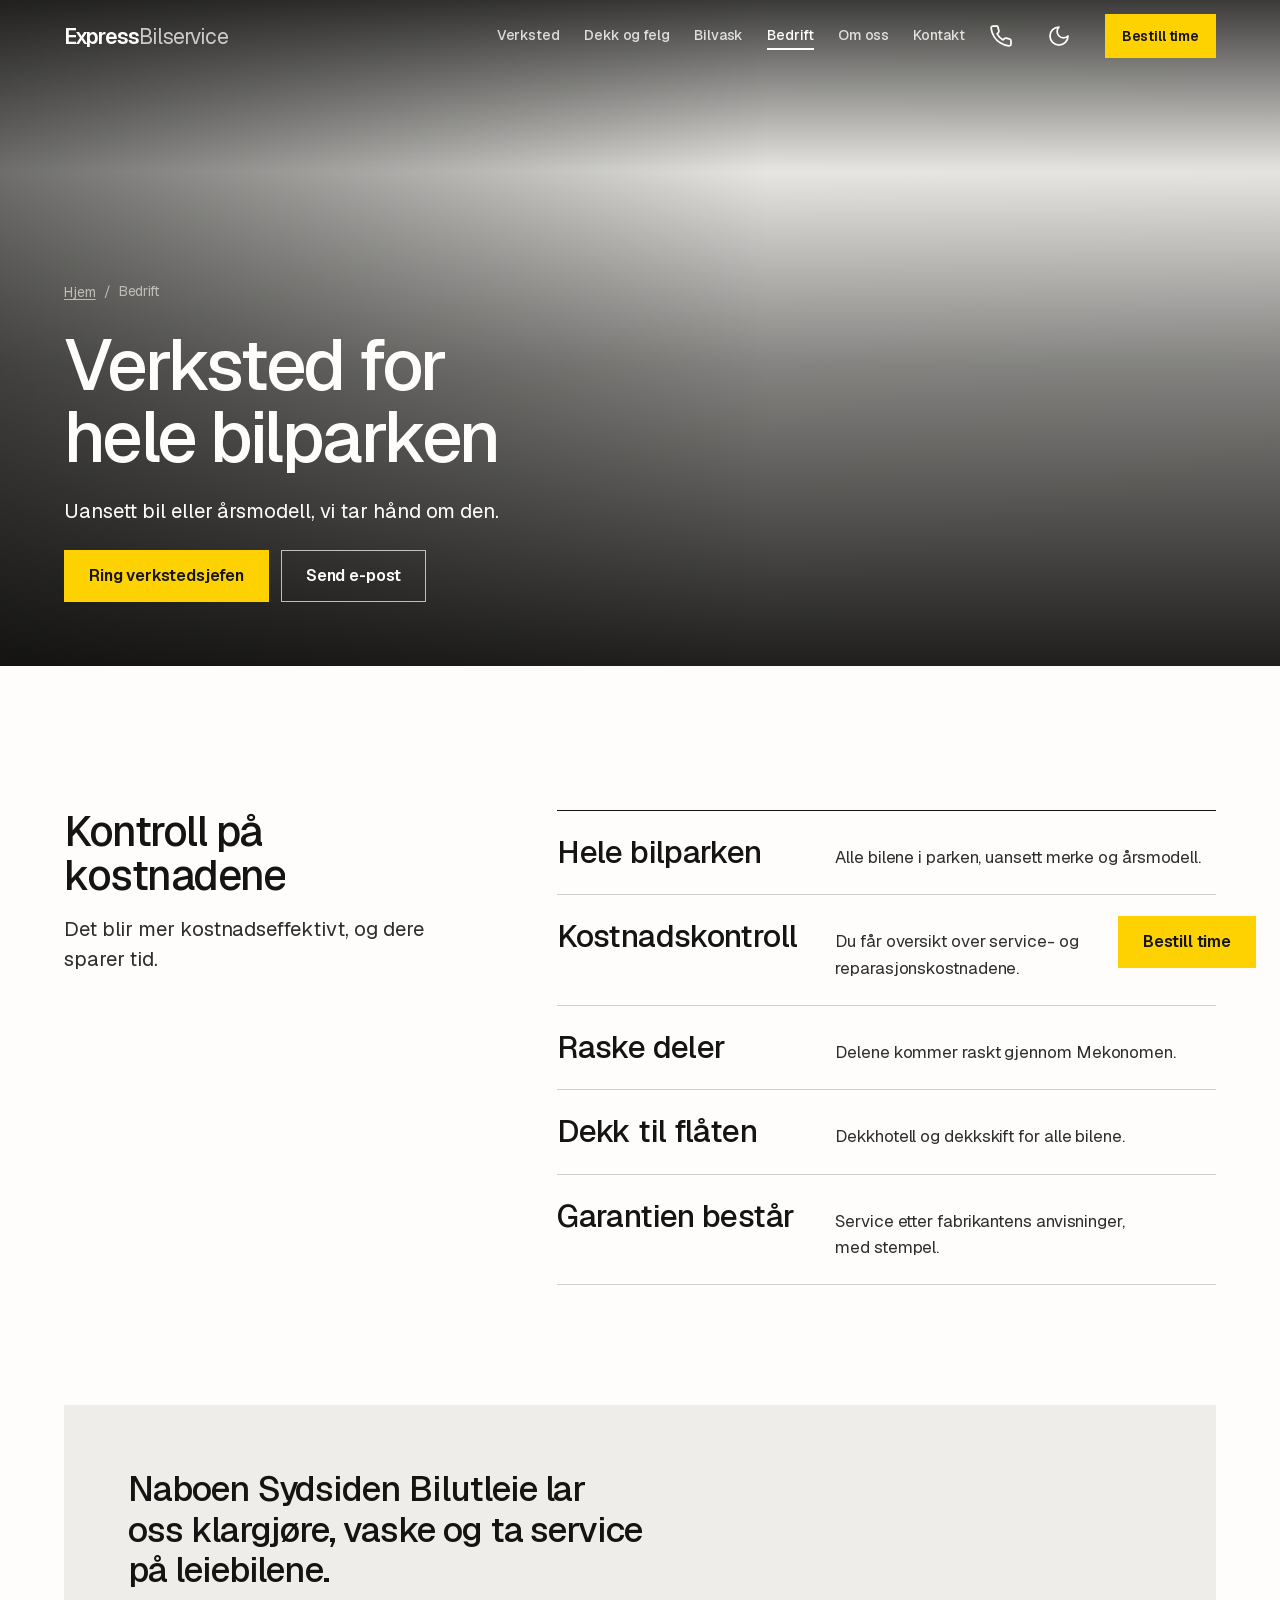
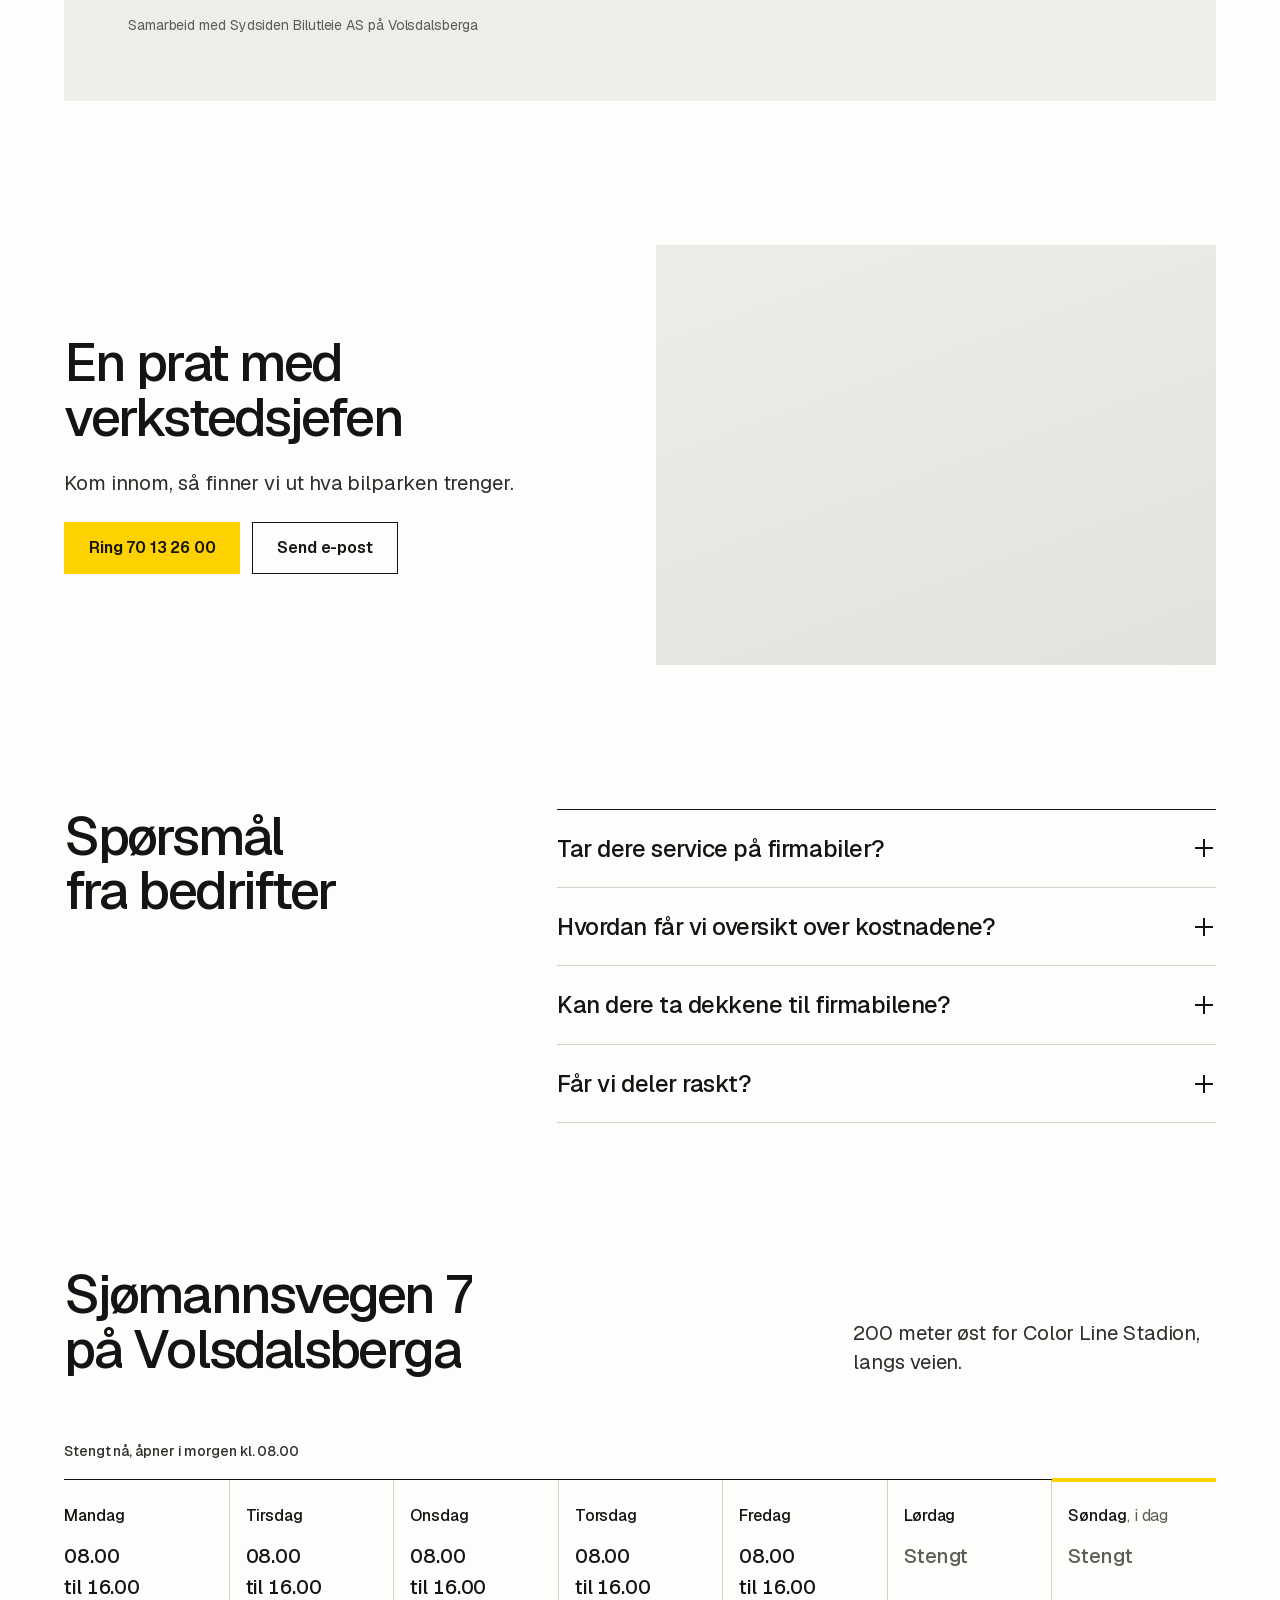
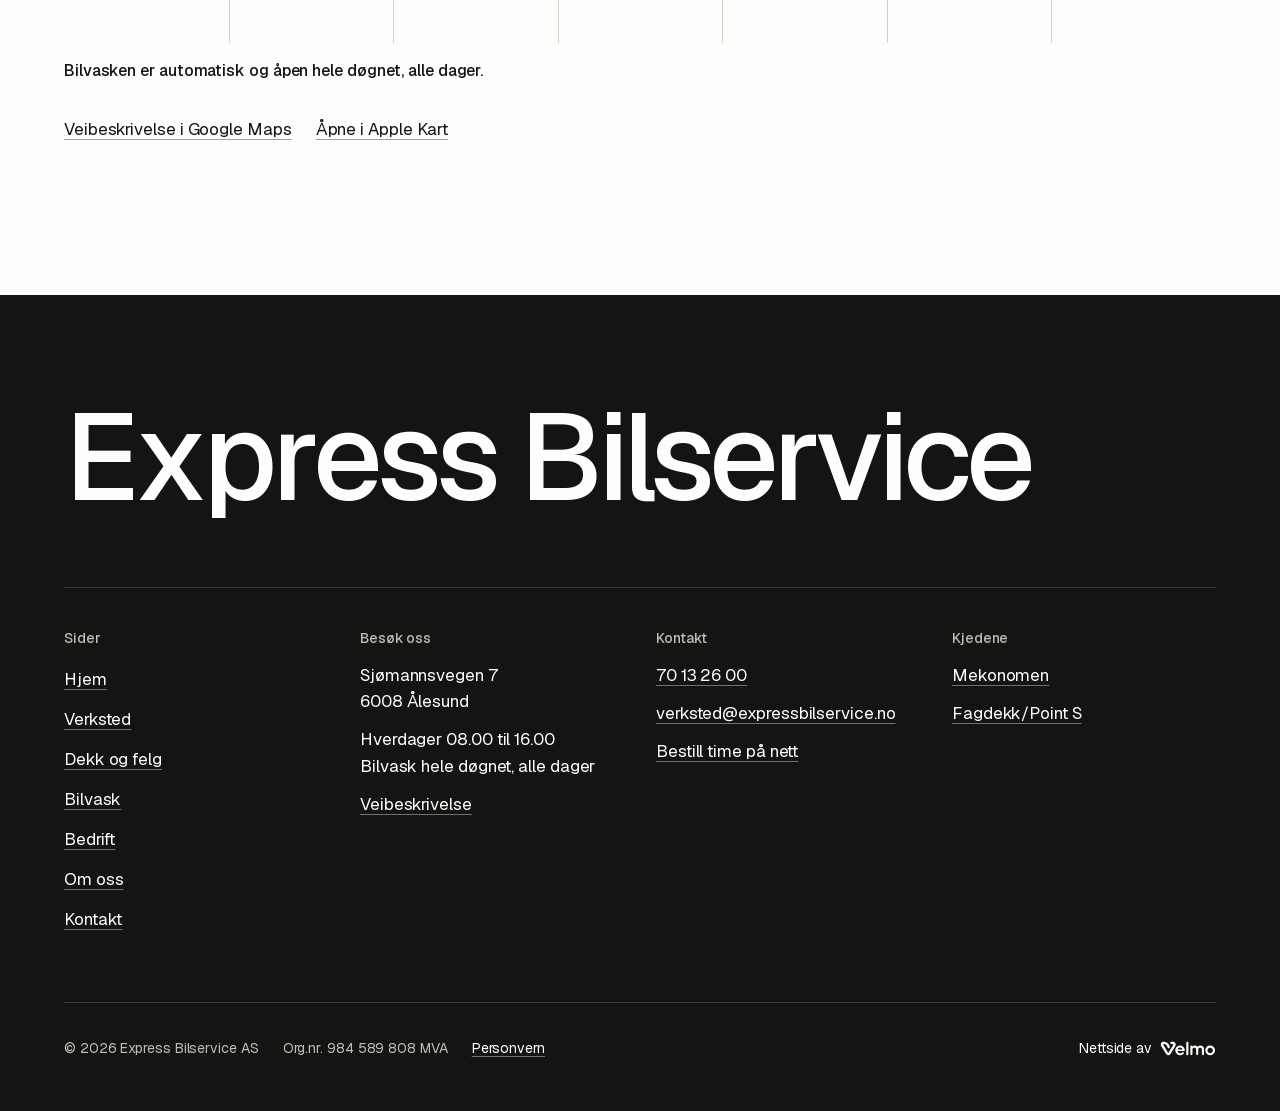
==== commit 9fa604c4: "Oppdatert forhåndsvisning" ====
--- a/bedrift/index.html
+++ b/bedrift/index.html
@@ -32,7 +32,7 @@
   <link rel="manifest" href="../site.webmanifest">
   <link rel="preload" as="font" type="font/woff2" href="../assets/fonts/geist.woff2" crossorigin>
   <link rel="preload" as="image" href="../assets/img/diagnose-m8-941.webp?v=de28f2da" imagesrcset="../assets/img/diagnose-m8-800.webp?v=623afab1 800w, ../assets/img/diagnose-m8-941.webp?v=de28f2da 941w" imagesizes="100vw" media="(max-width: 40rem)" fetchpriority="high">
-  <link rel="preload" as="image" href="../assets/img/diagnose-1600.webp?v=615b10a0" imagesrcset="../assets/img/diagnose-800.webp?v=86d7020d 800w, ../assets/img/diagnose-1600.webp?v=615b10a0 1600w, ../assets/img/diagnose-1671.webp?v=13479d3d 1671w" imagesizes="100vw" media="(min-width: 40.0625rem)" fetchpriority="high">
+  <link rel="preload" as="image" href="../assets/img/diagnose-1600.webp?v=615b10a0" imagesrcset="../assets/img/diagnose-800.webp?v=86d7020d 800w, ../assets/img/diagnose-1200.webp?v=3fa68feb 1200w, ../assets/img/diagnose-1600.webp?v=615b10a0 1600w, ../assets/img/diagnose-1671.webp?v=13479d3d 1671w" imagesizes="100vw" media="(min-width: 40.0625rem)" fetchpriority="high">
   <link rel="stylesheet" href="../assets/css/bundle.css?v=b986843115">
   <script>(function(){var r=document.documentElement;r.classList.add('js');try{var m=localStorage.getItem('ebs-mode');if(m==='dark'||m==='light')r.dataset.mode=m;}catch(e){}var s=false;try{s=!!document.referrer&&new URL(document.referrer).origin===location.origin;}catch(e){}if(!matchMedia('(prefers-reduced-motion: reduce)').matches)r.classList.add(s?'is-nav':'is-first');})();</script>
   <script>window.SITE = {"hours":[["08:00","16:00"],["08:00","16:00"],["08:00","16:00"],["08:00","16:00"],["08:00","16:00"],null,null]};</script>
@@ -88,7 +88,7 @@
   </div>
   <main id="main">
     <section class="phero on-night" aria-labelledby="page-h">
-      <div class="phero__media" data-slot="hero" data-alt="Verkstedhallen med flere biler inne"><picture><source media="(max-width: 40rem)" srcset="../assets/img/diagnose-m8-800.webp?v=623afab1 800w, ../assets/img/diagnose-m8-941.webp?v=de28f2da 941w" sizes="100vw"><img src="../assets/img/diagnose-1600.webp?v=615b10a0" srcset="../assets/img/diagnose-800.webp?v=86d7020d 800w, ../assets/img/diagnose-1600.webp?v=615b10a0 1600w, ../assets/img/diagnose-1671.webp?v=13479d3d 1671w" sizes="(max-width: 40rem) 180vw, 100vw" width="1671" height="941" alt="Diagnoseverktøy koblet til bilen, med feilkoder og motordata på skjermen" fetchpriority="high" decoding="async" style="object-position: 8% 50%"></picture></div>
+      <div class="phero__media" data-slot="hero" data-alt="Verkstedhallen med flere biler inne"><picture><source media="(max-width: 40rem)" srcset="../assets/img/diagnose-m8-800.webp?v=623afab1 800w, ../assets/img/diagnose-m8-941.webp?v=de28f2da 941w" sizes="100vw"><img src="../assets/img/diagnose-1600.webp?v=615b10a0" srcset="../assets/img/diagnose-800.webp?v=86d7020d 800w, ../assets/img/diagnose-1200.webp?v=3fa68feb 1200w, ../assets/img/diagnose-1600.webp?v=615b10a0 1600w, ../assets/img/diagnose-1671.webp?v=13479d3d 1671w" sizes="(max-width: 40rem) 180vw, 100vw" width="1671" height="941" alt="Diagnoseverktøy koblet til bilen, med feilkoder og motordata på skjermen" fetchpriority="high" decoding="async" style="object-position: 8% 50%"></picture></div>
       <div class="phero__scrim" aria-hidden="true"></div>
       <div class="container phero__in">
         <div class="phero__plate">
@@ -129,7 +129,7 @@
           <p class="lead">Kom innom, så finner vi ut hva bilparken trenger.</p>
           <div class="actions"><a class="btn btn--primary" href="tel:+4770132600">Ring 70 13 26 00</a><a class="btn btn--secondary" href="mailto:verksted@expressbilservice.no">Send e-post</a></div>
         </div>
-        <figure class="frame split__photo" data-slot="split" data-alt="Verkstedsjefen eller mekanikerne på jobb" data-reveal><img src="../assets/img/eu-kontroll-1600.webp?v=fffa3218" srcset="../assets/img/eu-kontroll-800.webp?v=5efa8710 800w, ../assets/img/eu-kontroll-1600.webp?v=fffa3218 1600w, ../assets/img/eu-kontroll-1672.webp?v=a552291e 1672w" sizes="(min-width: 60rem) 50vw, 100vw" width="1672" height="941" alt="Skjerm med sjekkliste for EU-kontroll ved siden av en bil på bremseprøvebenken" loading="lazy" decoding="async" style="object-position: 20% 50%"></figure>
+        <figure class="frame split__photo" data-slot="split" data-alt="Verkstedsjefen eller mekanikerne på jobb" data-reveal><img src="../assets/img/eu-kontroll-1600.webp?v=fffa3218" srcset="../assets/img/eu-kontroll-800.webp?v=5efa8710 800w, ../assets/img/eu-kontroll-1200.webp?v=c15e12b3 1200w, ../assets/img/eu-kontroll-1600.webp?v=fffa3218 1600w, ../assets/img/eu-kontroll-1672.webp?v=a552291e 1672w" sizes="(min-width: 60rem) 50vw, 100vw" width="1672" height="941" alt="Skjerm med sjekkliste for EU-kontroll ved siden av en bil på bremseprøvebenken" loading="lazy" fetchpriority="low" decoding="async" style="object-position: 20% 50%"></figure>
       </div>
     </section>
     <section class="sec faq" aria-labelledby="faq-h">
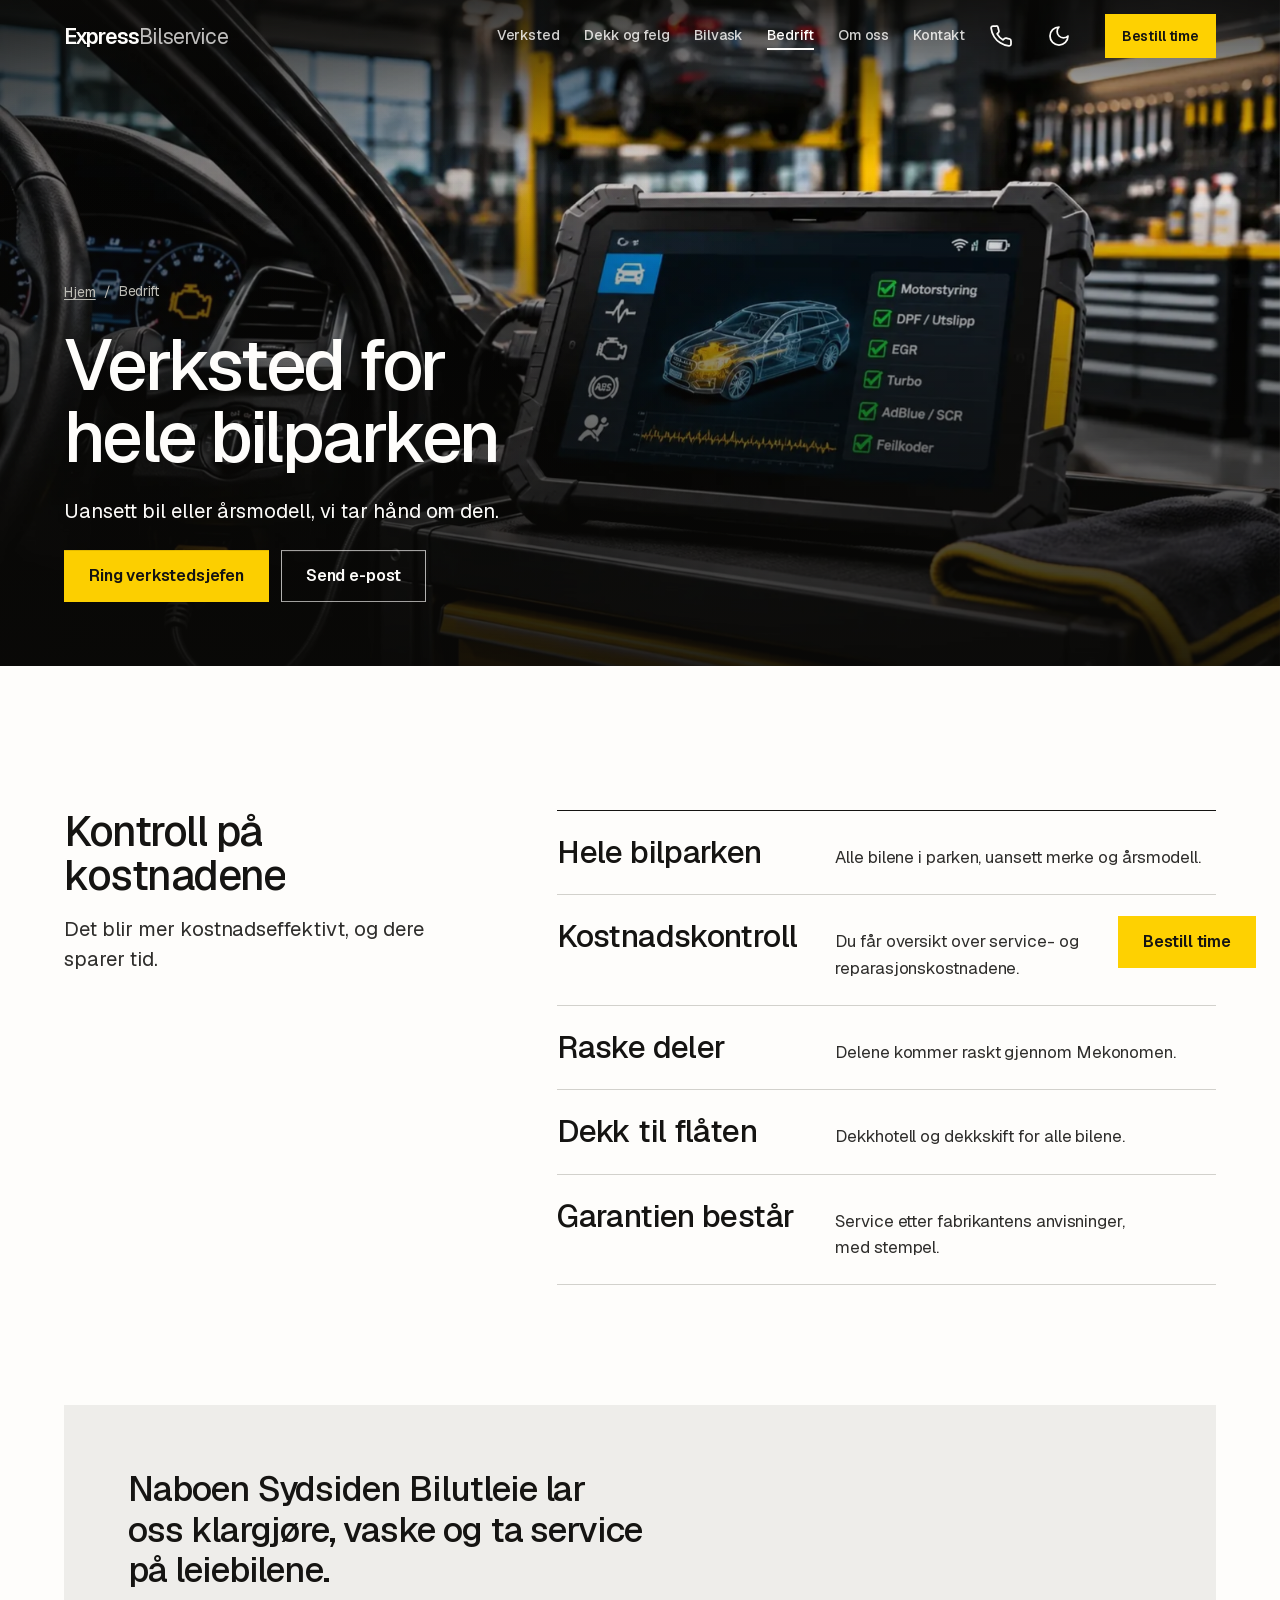
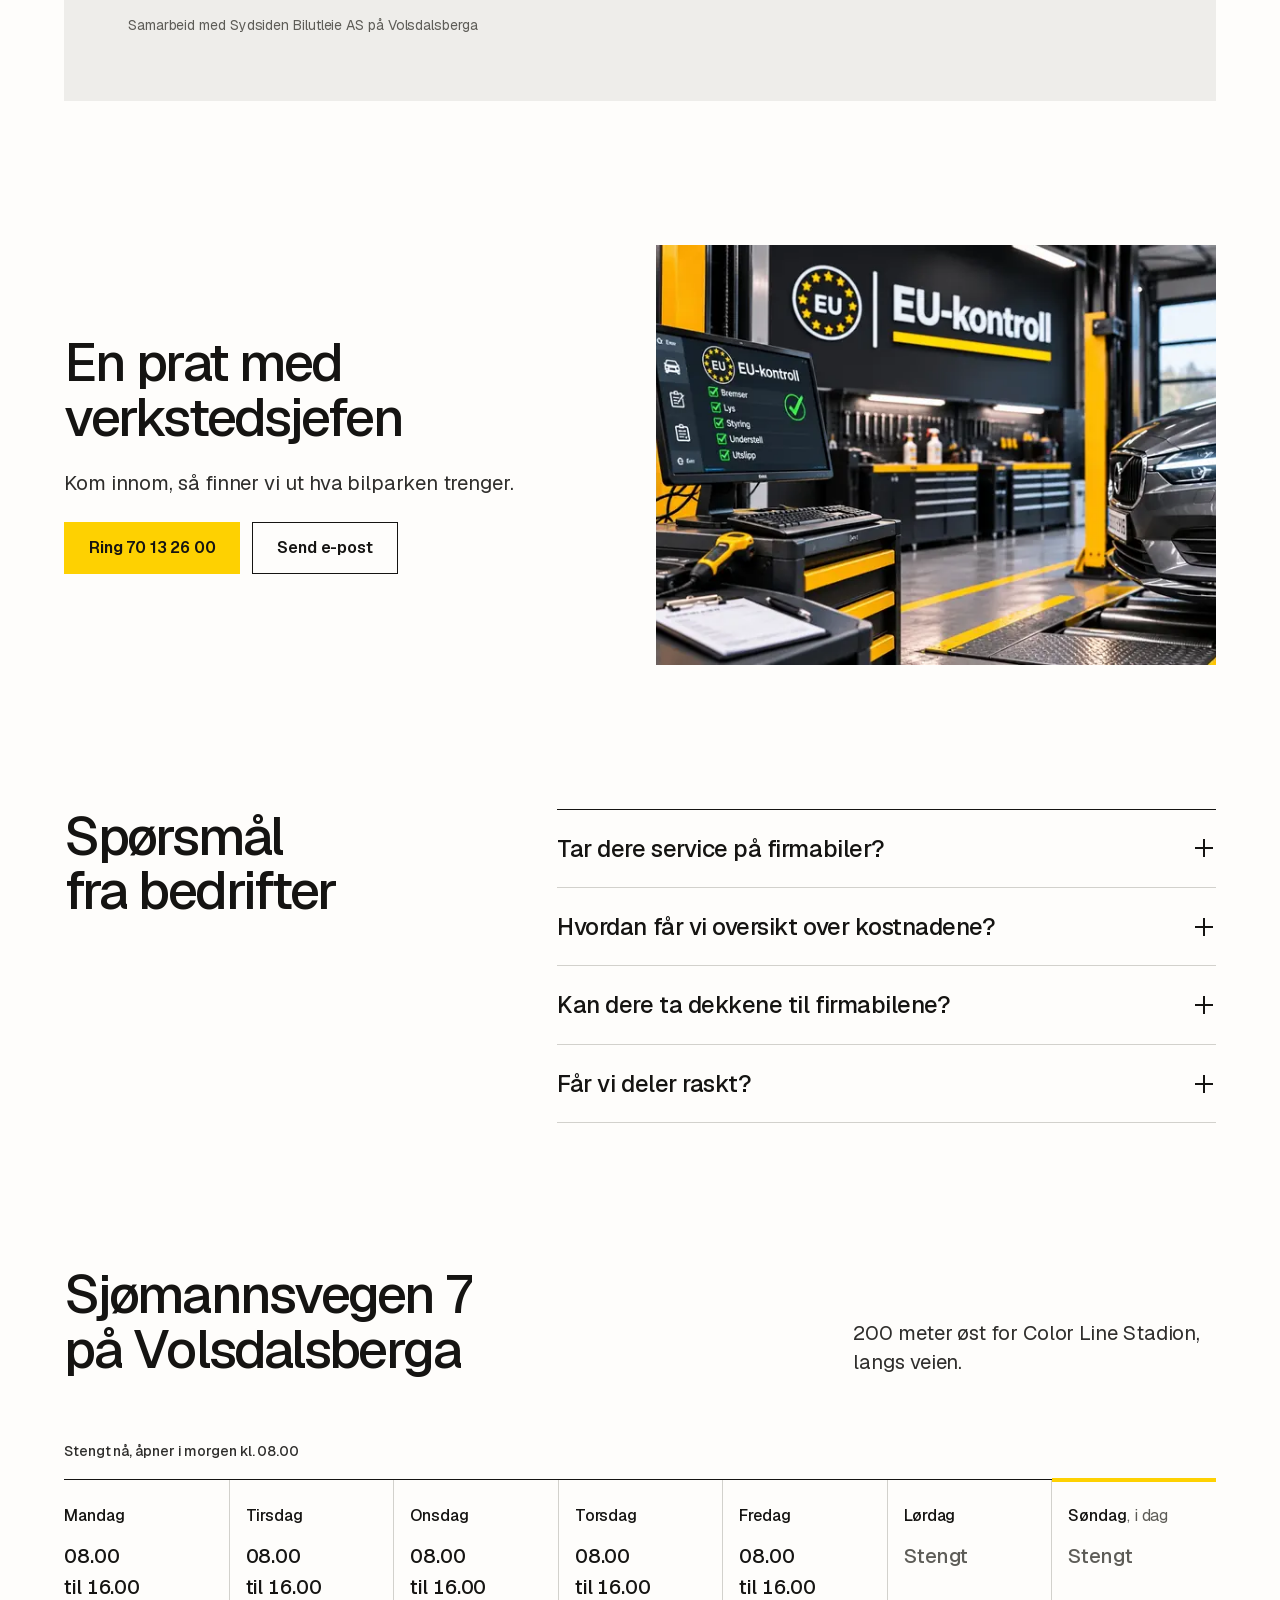
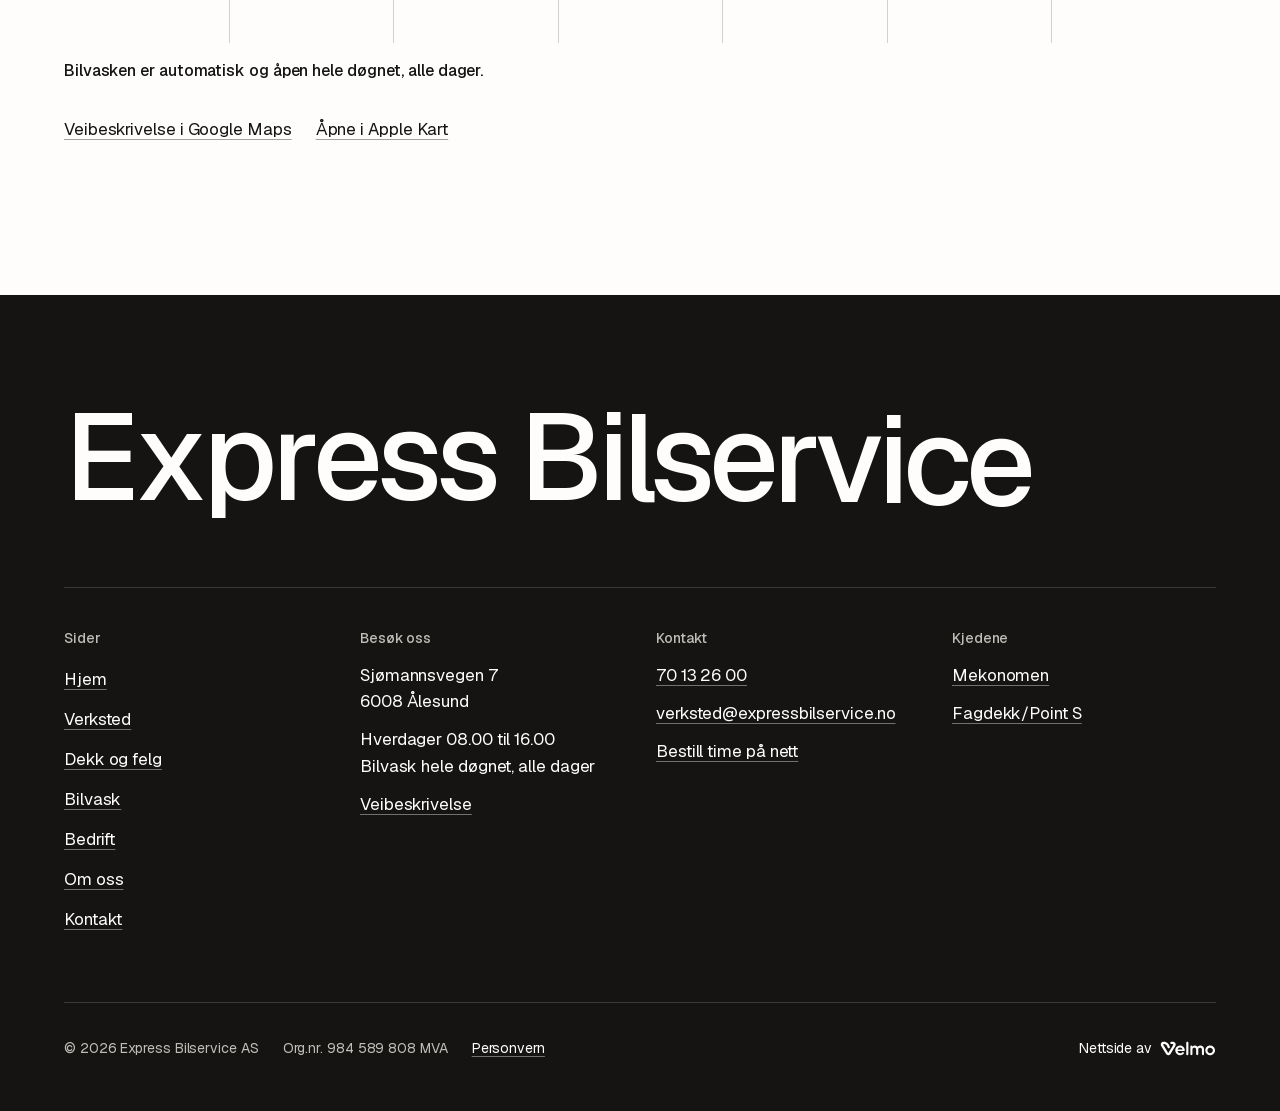
==== commit 18c3abe9: "Oppdatert forhåndsvisning" ====
--- a/bedrift/index.html
+++ b/bedrift/index.html
@@ -33,7 +33,7 @@
   <link rel="preload" as="font" type="font/woff2" href="../assets/fonts/geist.woff2" crossorigin>
   <link rel="preload" as="image" href="../assets/img/diagnose-m8-941.webp?v=de28f2da" imagesrcset="../assets/img/diagnose-m8-800.webp?v=623afab1 800w, ../assets/img/diagnose-m8-941.webp?v=de28f2da 941w" imagesizes="100vw" media="(max-width: 40rem)" fetchpriority="high">
   <link rel="preload" as="image" href="../assets/img/diagnose-1600.webp?v=615b10a0" imagesrcset="../assets/img/diagnose-800.webp?v=86d7020d 800w, ../assets/img/diagnose-1200.webp?v=3fa68feb 1200w, ../assets/img/diagnose-1600.webp?v=615b10a0 1600w, ../assets/img/diagnose-1671.webp?v=13479d3d 1671w" imagesizes="100vw" media="(min-width: 40.0625rem)" fetchpriority="high">
-  <link rel="stylesheet" href="../assets/css/bundle.css?v=b986843115">
+  <link rel="stylesheet" href="../assets/css/bundle.css?v=1fd9ff650e">
   <script>(function(){var r=document.documentElement;r.classList.add('js');try{var m=localStorage.getItem('ebs-mode');if(m==='dark'||m==='light')r.dataset.mode=m;}catch(e){}var s=false;try{s=!!document.referrer&&new URL(document.referrer).origin===location.origin;}catch(e){}if(!matchMedia('(prefers-reduced-motion: reduce)').matches)r.classList.add(s?'is-nav':'is-first');})();</script>
   <script>window.SITE = {"hours":[["08:00","16:00"],["08:00","16:00"],["08:00","16:00"],["08:00","16:00"],["08:00","16:00"],null,null]};</script>
   <script type="application/ld+json">{"@context":"https://schema.org","@graph":[{"@type":["AutoRepair","TireShop"],"@id":"https://www.expressbilservice.no/#bedrift","name":"Express Bilservice","legalName":"Express Bilservice AS","url":"https://www.expressbilservice.no/","description":"Bilverksted, dekkhotell og bilvask på Volsdalsberga i Ålesund. Mekonomen-verksted og Fagdekk/Point S-verksted siden 2002.","telephone":"+47 70 13 26 00","email":"verksted@expressbilservice.no","image":["https://www.expressbilservice.no/assets/brand/og-hjem.jpg"],"address":{"@type":"PostalAddress","streetAddress":"Sjømannsvegen 7","postalCode":"6008","addressLocality":"Ålesund","addressRegion":"Møre og Romsdal","addressCountry":"NO"},"geo":{"@type":"GeoCoordinates","latitude":62.46956,"longitude":6.19339},"hasMap":"https://www.google.com/maps/search/?api=1&query=Express%20Bilservice%20AS%2C%20Sj%C3%B8mannsvegen%207%2C%206008%20%C3%85lesund","openingHoursSpecification":[{"@type":"OpeningHoursSpecification","dayOfWeek":["Monday","Tuesday","Wednesday","Thursday","Friday"],"opens":"08:00","closes":"16:00"}],"department":[{"@type":"AutoWash","@id":"https://www.expressbilservice.no/bilvask/#bilvask","name":"Express Bilservice bilvask","description":"Automatisk bilvask, åpen hele døgnet, alle dager.","url":"https://www.expressbilservice.no/bilvask/","image":"https://www.expressbilservice.no/assets/brand/og-bilvask.jpg","telephone":"+47 70 13 26 00","address":{"@type":"PostalAddress","streetAddress":"Sjømannsvegen 7","postalCode":"6008","addressLocality":"Ålesund","addressRegion":"Møre og Romsdal","addressCountry":"NO"},"openingHoursSpecification":[{"@type":"OpeningHoursSpecification","dayOfWeek":["Monday","Tuesday","Wednesday","Thursday","Friday","Saturday","Sunday"],"opens":"00:00","closes":"23:59"}]}],"foundingDate":"2002","numberOfEmployees":{"@type":"QuantitativeValue","value":11},"vatID":"NO984589808MVA","identifier":{"@type":"PropertyValue","propertyID":"Organisasjonsnummer","value":"984589808"},"areaServed":[{"@type":"City","name":"Ålesund"},{"@type":"AdministrativeArea","name":"Sunnmøre"}],"memberOf":[{"@type":"Organization","name":"Mekonomen","url":"https://www.mekonomen.no/"},{"@type":"Organization","name":"Fagdekk / Point S","url":"https://www.point-s.no/"}],"sameAs":["https://www.mekonomen.no/bilverksteder/alesund/express-bilservice-as","https://www.point-s.no/dekk-verksted-naer-meg/alesund/express-bilservice","https://www.facebook.com/expressbilservice/","https://virksomhet.brreg.no/nb/oppslag/enheter/984589808"],"logo":"https://www.expressbilservice.no/icon-512.png?v=e9861fc3","knowsAbout":["Bilservice etter fabrikantens anvisninger","EU-kontroll","Diagnose og feilsøking","Reparasjon","Oljeskift","Bremser","Eksosanlegg","Støtdempere","Bilbatteri","Småreparasjoner","Feriesjekk og servicekontroll","Dekkhotell","Dekkskift","Dekkomlegging og avbalansering","Dekkreparasjon","Hjulstilling","Salg av dekk og felg","Bilvask","Automatisk bilvask, utvendig, hele døgnet","Verksted for bedrifter og bilpark"],"potentialAction":{"@type":"ReserveAction","name":"Bestill verkstedtime","target":{"@type":"EntryPoint","urlTemplate":"https://bestill.mekonomen.no/workshops?workshop=6060-013","actionPlatform":["http://schema.org/DesktopWebPlatform","http://schema.org/MobileWebPlatform"]}},"hasOfferCatalog":{"@type":"OfferCatalog","name":"Tjenester","itemListElement":[{"@type":"Offer","itemOffered":{"@type":"Service","name":"Bilservice etter fabrikantens anvisninger"}},{"@type":"Offer","itemOffered":{"@type":"Service","name":"EU-kontroll"}},{"@type":"Offer","itemOffered":{"@type":"Service","name":"Diagnose og feilsøking"}},{"@type":"Offer","itemOffered":{"@type":"Service","name":"Reparasjon"}},{"@type":"Offer","itemOffered":{"@type":"Service","name":"Oljeskift"}},{"@type":"Offer","itemOffered":{"@type":"Service","name":"Bremser"}},{"@type":"Offer","itemOffered":{"@type":"Service","name":"Eksosanlegg"}},{"@type":"Offer","itemOffered":{"@type":"Service","name":"Støtdempere"}},{"@type":"Offer","itemOffered":{"@type":"Service","name":"Bilbatteri"}},{"@type":"Offer","itemOffered":{"@type":"Service","name":"Småreparasjoner"}},{"@type":"Offer","itemOffered":{"@type":"Service","name":"Feriesjekk og servicekontroll"}},{"@type":"Offer","itemOffered":{"@type":"Service","name":"Dekkhotell"}},{"@type":"Offer","itemOffered":{"@type":"Service","name":"Dekkskift"}},{"@type":"Offer","itemOffered":{"@type":"Service","name":"Dekkomlegging og avbalansering"}},{"@type":"Offer","itemOffered":{"@type":"Service","name":"Dekkreparasjon"}},{"@type":"Offer","itemOffered":{"@type":"Service","name":"Hjulstilling"}},{"@type":"Offer","itemOffered":{"@type":"Service","name":"Salg av dekk og felg"}},{"@type":"Offer","itemOffered":{"@type":"Service","name":"Bilvask"}},{"@type":"Offer","itemOffered":{"@type":"Service","name":"Automatisk bilvask, utvendig, hele døgnet"}},{"@type":"Offer","itemOffered":{"@type":"Service","name":"Verksted for bedrifter og bilpark"}}]}},{"@type":"WebPage","@id":"https://www.expressbilservice.no/bedrift/#side","url":"https://www.expressbilservice.no/bedrift/","name":"Firmabil og bilpark i Ålesund | Express Bilservice","description":"Som bedriftskunde hos Express Bilservice får du kontroll på service- og reparasjonskostnadene. Vi tar hånd om hele bilparken, uansett bil og årsmodell.","inLanguage":"nb-NO","isPartOf":{"@id":"https://www.expressbilservice.no/#nettsted"},"about":{"@id":"https://www.expressbilservice.no/#bedrift"},"breadcrumb":{"@type":"BreadcrumbList","itemListElement":[{"@type":"ListItem","position":1,"name":"Hjem","item":"https://www.expressbilservice.no/"},{"@type":"ListItem","position":2,"name":"Bedrift","item":"https://www.expressbilservice.no/bedrift/"}]},"primaryImageOfPage":"https://www.expressbilservice.no/assets/brand/og-bedrift.jpg"},{"@type":"Service","@id":"https://www.expressbilservice.no/bedrift/#tjeneste","name":"Verksted for bedrifter og bilpark","serviceType":"Flåteverksted","description":"Som bedriftskunde hos Express Bilservice får du kontroll på service- og reparasjonskostnadene. Vi tar hånd om hele bilparken, uansett bil og årsmodell.","url":"https://www.expressbilservice.no/bedrift/","provider":{"@id":"https://www.expressbilservice.no/#bedrift"},"areaServed":{"@type":"City","name":"Ålesund"},"hasOfferCatalog":{"@type":"OfferCatalog","name":"Verksted for bedrifter og bilpark","itemListElement":[{"@type":"Offer","itemOffered":{"@type":"Service","name":"Hele bilparken"}},{"@type":"Offer","itemOffered":{"@type":"Service","name":"Kostnadskontroll"}},{"@type":"Offer","itemOffered":{"@type":"Service","name":"Raske deler"}},{"@type":"Offer","itemOffered":{"@type":"Service","name":"Dekk til flåten"}},{"@type":"Offer","itemOffered":{"@type":"Service","name":"Garantien består"}}]}},{"@type":"FAQPage","mainEntity":[{"@type":"Question","name":"Tar dere service på firmabiler?","acceptedAnswer":{"@type":"Answer","text":"Ja. Vi tar hånd om hele bilparken, uansett merke og årsmodell."}},{"@type":"Question","name":"Hvordan får vi oversikt over kostnadene?","acceptedAnswer":{"@type":"Answer","text":"Som bedriftskunde får dere oversikt over service- og reparasjonskostnadene for bilene."}},{"@type":"Question","name":"Kan dere ta dekkene til firmabilene?","acceptedAnswer":{"@type":"Answer","text":"Ja. Vi har dekkhotell og tar dekkskift for alle bilene i parken."}},{"@type":"Question","name":"Får vi deler raskt?","acceptedAnswer":{"@type":"Answer","text":"Ja. Delene kommer raskt gjennom Mekonomen."}}]}]}</script>
@@ -49,7 +49,7 @@
   <div class="curtain" aria-hidden="true"></div>
   <header class="nav">
     <div class="container nav__in">
-      <a class="brand" href="../" aria-label="Express Bilservice, til forsiden"><span class="brand__a">Express</span><span class="brand__b">Bilservice</span></a>
+      <a class="brand" href="../" aria-label="Express Bilservice, til forsiden"><span class="brand__a">Express</span> <span class="brand__b">Bilservice</span></a>
       <nav class="nav__links" aria-label="Hovedmeny">
         <ul>
           <li><a href="../verksted/">Verksted</a></li>
@@ -203,6 +203,6 @@
   <script src="../assets/vendor/gsap.min.js" defer></script>
   <script src="../assets/vendor/ScrollTrigger.min.js" defer></script>
   <script src="../assets/vendor/lenis.min.js" defer></script>
-  <script src="../assets/js/site.js?v=9fabcc8343" defer></script>
+  <script src="../assets/js/site.js?v=91a82fbb6a" defer></script>
 </body>
 </html>
--- a/assets/css/bundle.css
+++ b/assets/css/bundle.css
@@ -305,7 +305,7 @@
 .book__num { justify-self: start; font: 500 clamp(3rem, 16vw, 5rem)/0.95 var(--font-display); letter-spacing: -0.045em; font-variant-numeric: tabular-nums; white-space: nowrap; color: var(--color-accent-ink); text-decoration: none; }
 .book__num:hover { text-decoration: underline; text-decoration-thickness: 0.06em; text-underline-offset: 0.08em; }
 .dg { display: inline-block; overflow: clip; vertical-align: top; }
-.dg__i { display: inline-block; }
+.dg__i { display: inline-block; white-space: pre; }
 .book .status { color: var(--color-accent-ink); }
 
 /* ---------- Plates (flat concrete blocks) ---------- */
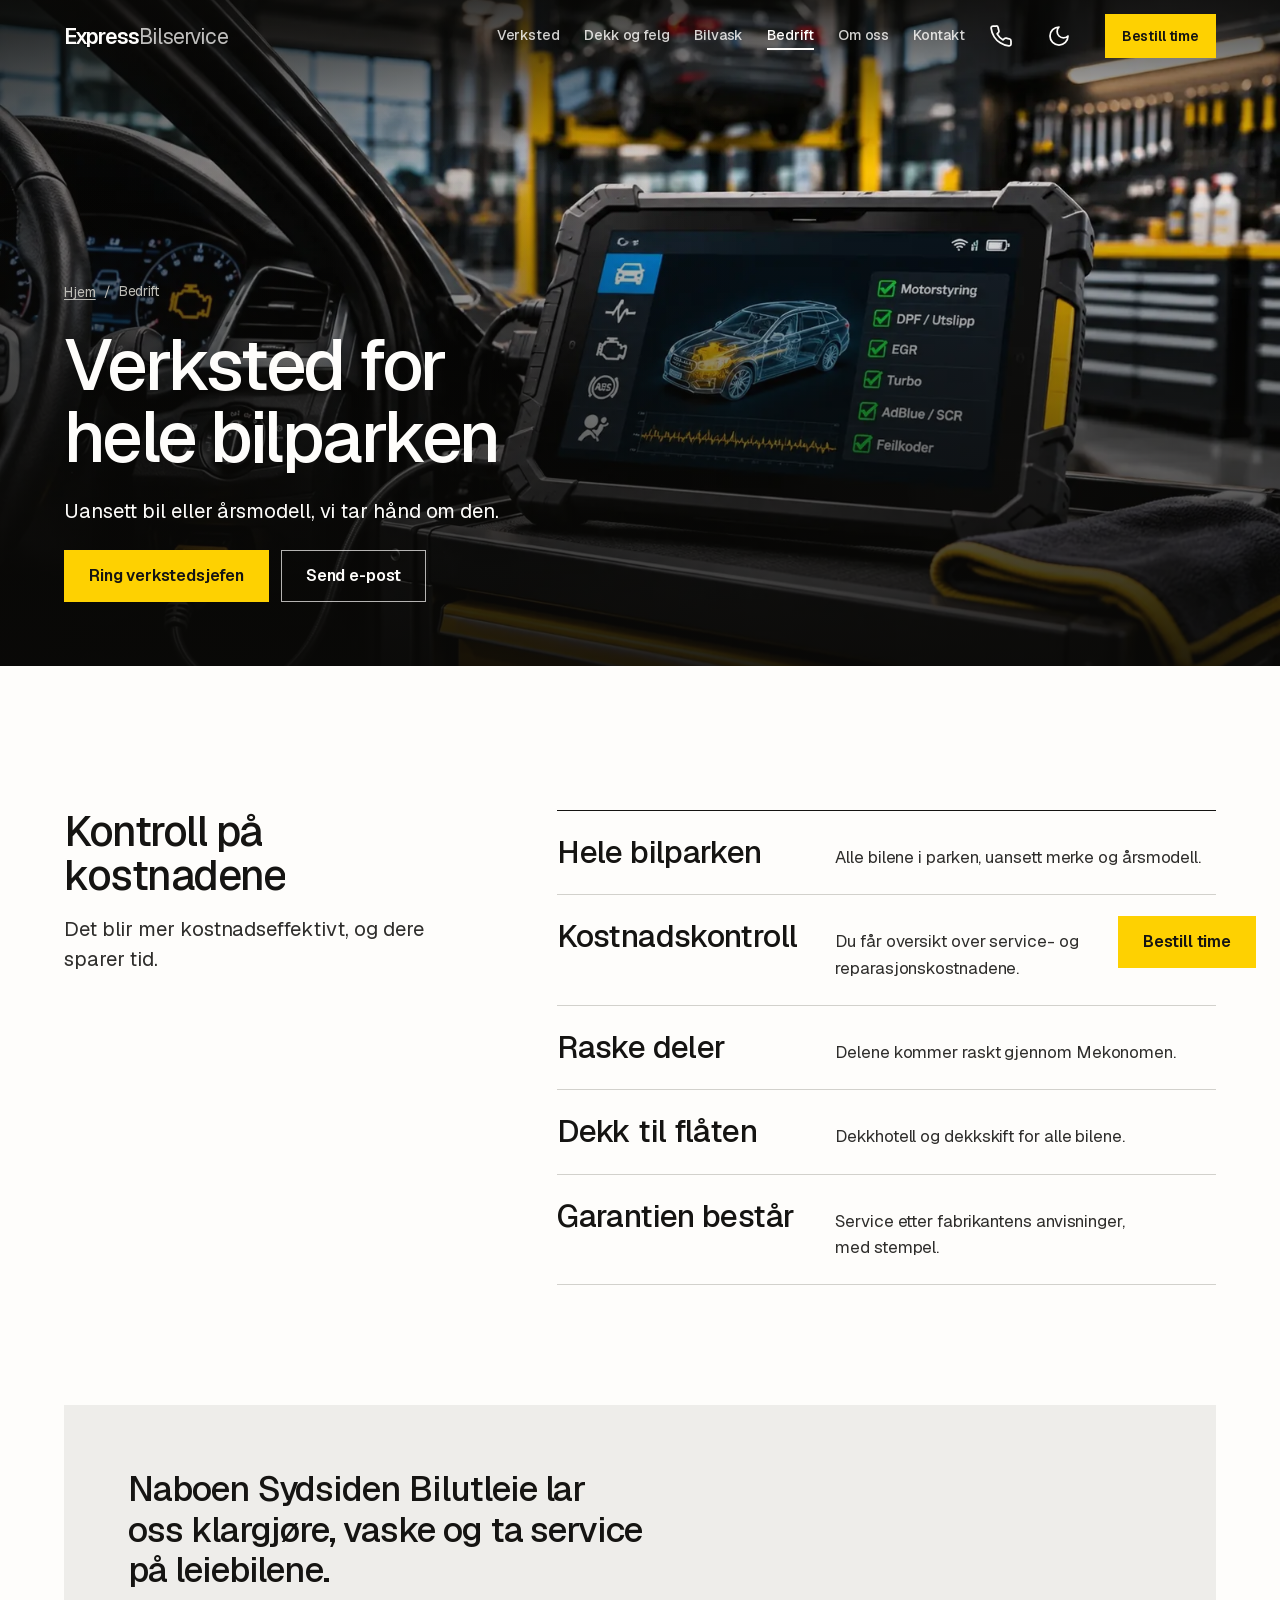
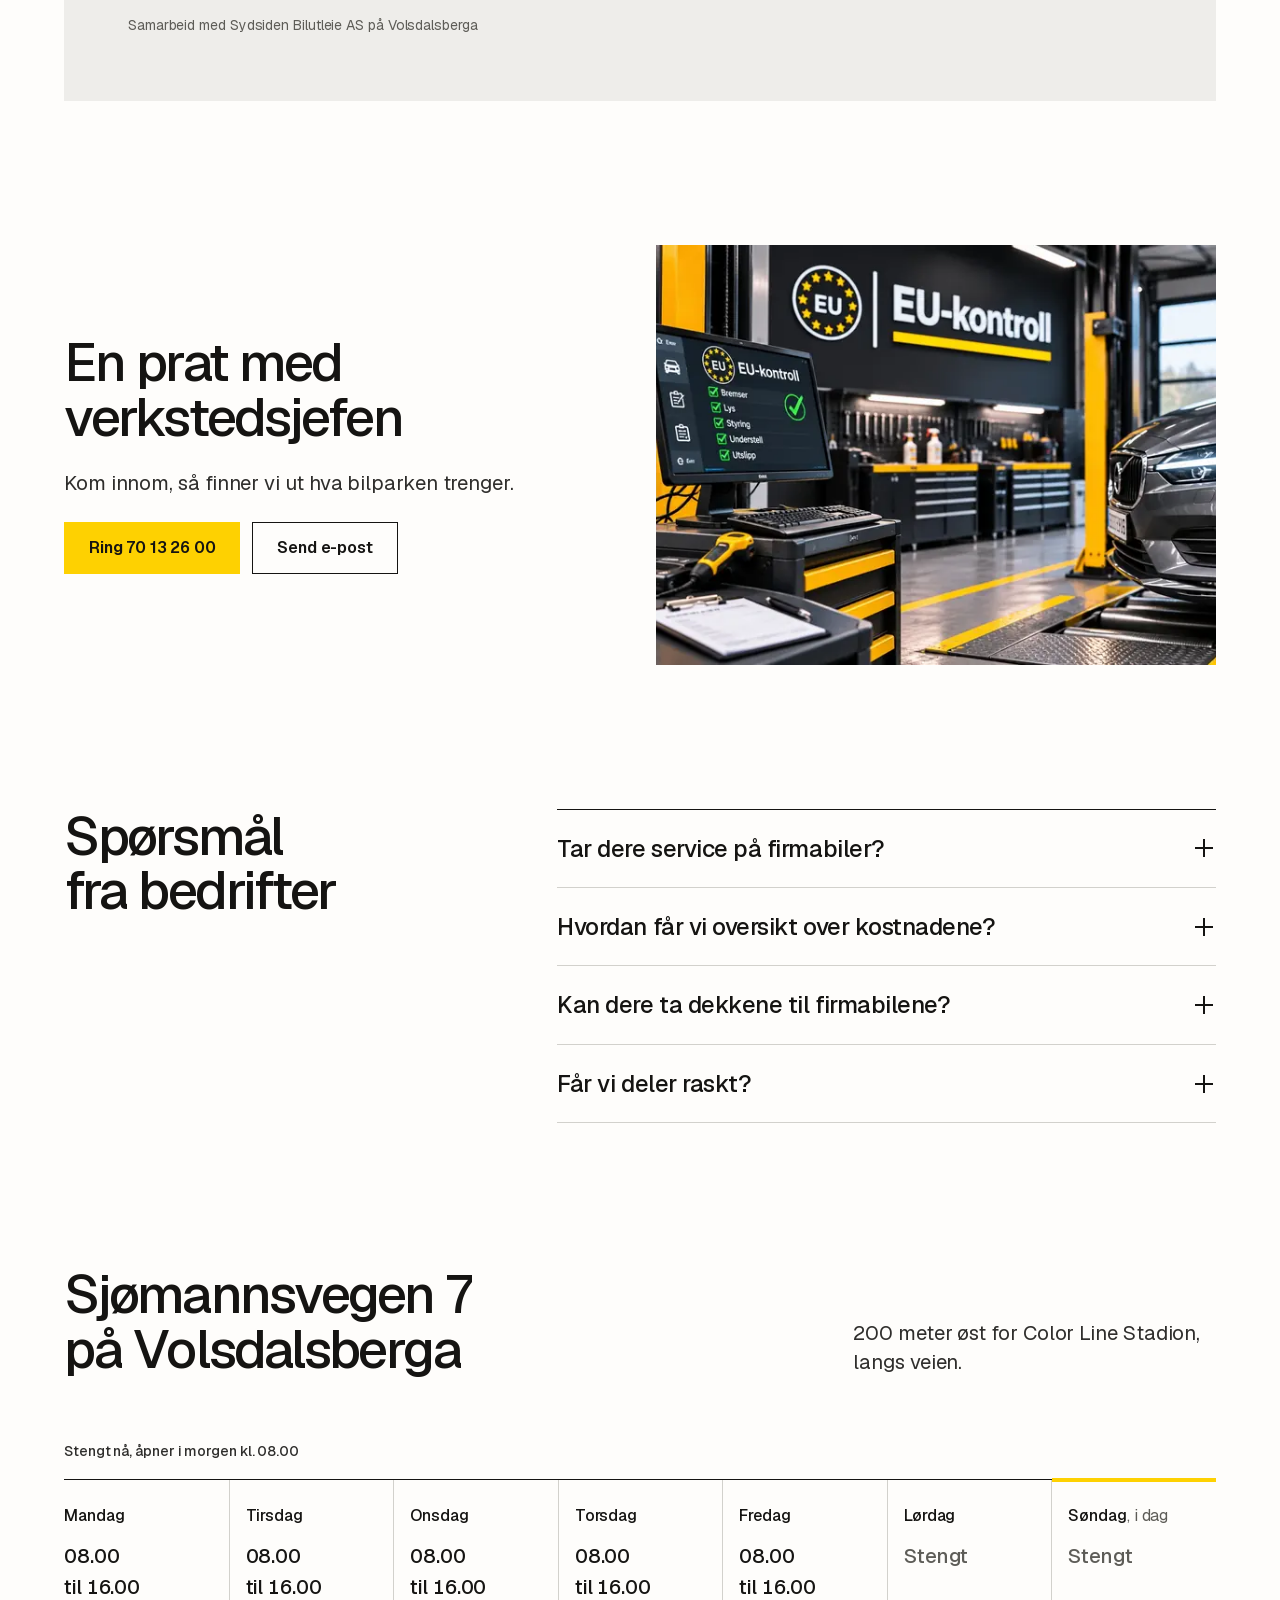
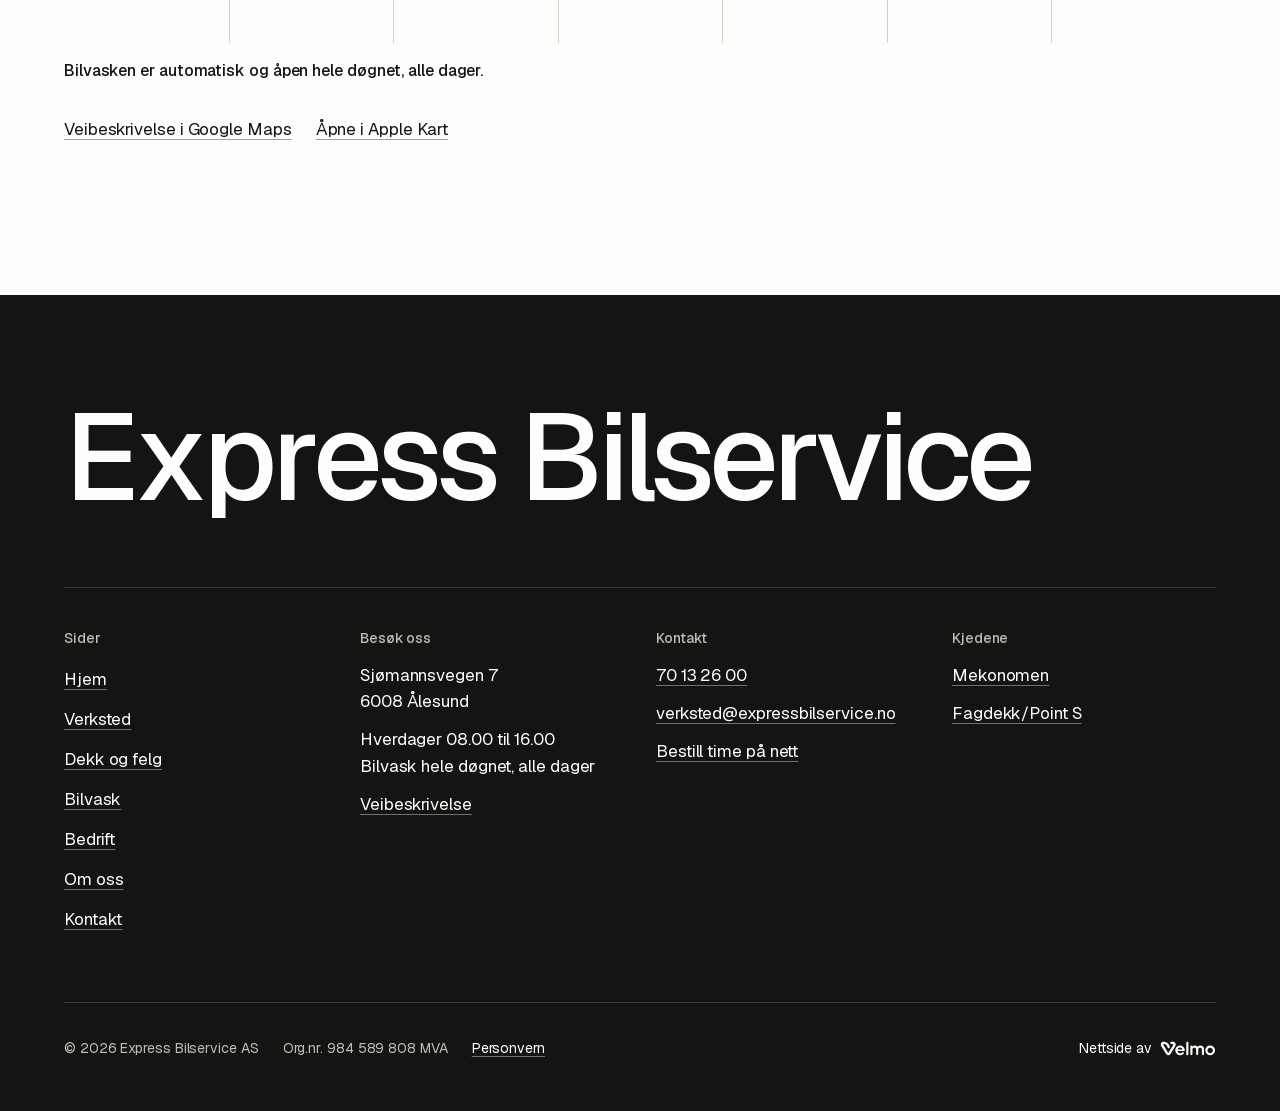
==== commit 55f75801: "Oppdatert forhåndsvisning" ====
--- a/bedrift/index.html
+++ b/bedrift/index.html
@@ -33,10 +33,10 @@
   <link rel="preload" as="font" type="font/woff2" href="../assets/fonts/geist.woff2" crossorigin>
   <link rel="preload" as="image" href="../assets/img/diagnose-m8-941.webp?v=de28f2da" imagesrcset="../assets/img/diagnose-m8-800.webp?v=623afab1 800w, ../assets/img/diagnose-m8-941.webp?v=de28f2da 941w" imagesizes="100vw" media="(max-width: 40rem)" fetchpriority="high">
   <link rel="preload" as="image" href="../assets/img/diagnose-1600.webp?v=615b10a0" imagesrcset="../assets/img/diagnose-800.webp?v=86d7020d 800w, ../assets/img/diagnose-1200.webp?v=3fa68feb 1200w, ../assets/img/diagnose-1600.webp?v=615b10a0 1600w, ../assets/img/diagnose-1671.webp?v=13479d3d 1671w" imagesizes="100vw" media="(min-width: 40.0625rem)" fetchpriority="high">
-  <link rel="stylesheet" href="../assets/css/bundle.css?v=1fd9ff650e">
+  <link rel="stylesheet" href="../assets/css/bundle.css?v=2aaccac71b">
   <script>(function(){var r=document.documentElement;r.classList.add('js');try{var m=localStorage.getItem('ebs-mode');if(m==='dark'||m==='light')r.dataset.mode=m;}catch(e){}var s=false;try{s=!!document.referrer&&new URL(document.referrer).origin===location.origin;}catch(e){}if(!matchMedia('(prefers-reduced-motion: reduce)').matches)r.classList.add(s?'is-nav':'is-first');})();</script>
   <script>window.SITE = {"hours":[["08:00","16:00"],["08:00","16:00"],["08:00","16:00"],["08:00","16:00"],["08:00","16:00"],null,null]};</script>
-  <script type="application/ld+json">{"@context":"https://schema.org","@graph":[{"@type":["AutoRepair","TireShop"],"@id":"https://www.expressbilservice.no/#bedrift","name":"Express Bilservice","legalName":"Express Bilservice AS","url":"https://www.expressbilservice.no/","description":"Bilverksted, dekkhotell og bilvask på Volsdalsberga i Ålesund. Mekonomen-verksted og Fagdekk/Point S-verksted siden 2002.","telephone":"+47 70 13 26 00","email":"verksted@expressbilservice.no","image":["https://www.expressbilservice.no/assets/brand/og-hjem.jpg"],"address":{"@type":"PostalAddress","streetAddress":"Sjømannsvegen 7","postalCode":"6008","addressLocality":"Ålesund","addressRegion":"Møre og Romsdal","addressCountry":"NO"},"geo":{"@type":"GeoCoordinates","latitude":62.46956,"longitude":6.19339},"hasMap":"https://www.google.com/maps/search/?api=1&query=Express%20Bilservice%20AS%2C%20Sj%C3%B8mannsvegen%207%2C%206008%20%C3%85lesund","openingHoursSpecification":[{"@type":"OpeningHoursSpecification","dayOfWeek":["Monday","Tuesday","Wednesday","Thursday","Friday"],"opens":"08:00","closes":"16:00"}],"department":[{"@type":"AutoWash","@id":"https://www.expressbilservice.no/bilvask/#bilvask","name":"Express Bilservice bilvask","description":"Automatisk bilvask, åpen hele døgnet, alle dager.","url":"https://www.expressbilservice.no/bilvask/","image":"https://www.expressbilservice.no/assets/brand/og-bilvask.jpg","telephone":"+47 70 13 26 00","address":{"@type":"PostalAddress","streetAddress":"Sjømannsvegen 7","postalCode":"6008","addressLocality":"Ålesund","addressRegion":"Møre og Romsdal","addressCountry":"NO"},"openingHoursSpecification":[{"@type":"OpeningHoursSpecification","dayOfWeek":["Monday","Tuesday","Wednesday","Thursday","Friday","Saturday","Sunday"],"opens":"00:00","closes":"23:59"}]}],"foundingDate":"2002","numberOfEmployees":{"@type":"QuantitativeValue","value":11},"vatID":"NO984589808MVA","identifier":{"@type":"PropertyValue","propertyID":"Organisasjonsnummer","value":"984589808"},"areaServed":[{"@type":"City","name":"Ålesund"},{"@type":"AdministrativeArea","name":"Sunnmøre"}],"memberOf":[{"@type":"Organization","name":"Mekonomen","url":"https://www.mekonomen.no/"},{"@type":"Organization","name":"Fagdekk / Point S","url":"https://www.point-s.no/"}],"sameAs":["https://www.mekonomen.no/bilverksteder/alesund/express-bilservice-as","https://www.point-s.no/dekk-verksted-naer-meg/alesund/express-bilservice","https://www.facebook.com/expressbilservice/","https://virksomhet.brreg.no/nb/oppslag/enheter/984589808"],"logo":"https://www.expressbilservice.no/icon-512.png?v=e9861fc3","knowsAbout":["Bilservice etter fabrikantens anvisninger","EU-kontroll","Diagnose og feilsøking","Reparasjon","Oljeskift","Bremser","Eksosanlegg","Støtdempere","Bilbatteri","Småreparasjoner","Feriesjekk og servicekontroll","Dekkhotell","Dekkskift","Dekkomlegging og avbalansering","Dekkreparasjon","Hjulstilling","Salg av dekk og felg","Bilvask","Automatisk bilvask, utvendig, hele døgnet","Verksted for bedrifter og bilpark"],"potentialAction":{"@type":"ReserveAction","name":"Bestill verkstedtime","target":{"@type":"EntryPoint","urlTemplate":"https://bestill.mekonomen.no/workshops?workshop=6060-013","actionPlatform":["http://schema.org/DesktopWebPlatform","http://schema.org/MobileWebPlatform"]}},"hasOfferCatalog":{"@type":"OfferCatalog","name":"Tjenester","itemListElement":[{"@type":"Offer","itemOffered":{"@type":"Service","name":"Bilservice etter fabrikantens anvisninger"}},{"@type":"Offer","itemOffered":{"@type":"Service","name":"EU-kontroll"}},{"@type":"Offer","itemOffered":{"@type":"Service","name":"Diagnose og feilsøking"}},{"@type":"Offer","itemOffered":{"@type":"Service","name":"Reparasjon"}},{"@type":"Offer","itemOffered":{"@type":"Service","name":"Oljeskift"}},{"@type":"Offer","itemOffered":{"@type":"Service","name":"Bremser"}},{"@type":"Offer","itemOffered":{"@type":"Service","name":"Eksosanlegg"}},{"@type":"Offer","itemOffered":{"@type":"Service","name":"Støtdempere"}},{"@type":"Offer","itemOffered":{"@type":"Service","name":"Bilbatteri"}},{"@type":"Offer","itemOffered":{"@type":"Service","name":"Småreparasjoner"}},{"@type":"Offer","itemOffered":{"@type":"Service","name":"Feriesjekk og servicekontroll"}},{"@type":"Offer","itemOffered":{"@type":"Service","name":"Dekkhotell"}},{"@type":"Offer","itemOffered":{"@type":"Service","name":"Dekkskift"}},{"@type":"Offer","itemOffered":{"@type":"Service","name":"Dekkomlegging og avbalansering"}},{"@type":"Offer","itemOffered":{"@type":"Service","name":"Dekkreparasjon"}},{"@type":"Offer","itemOffered":{"@type":"Service","name":"Hjulstilling"}},{"@type":"Offer","itemOffered":{"@type":"Service","name":"Salg av dekk og felg"}},{"@type":"Offer","itemOffered":{"@type":"Service","name":"Bilvask"}},{"@type":"Offer","itemOffered":{"@type":"Service","name":"Automatisk bilvask, utvendig, hele døgnet"}},{"@type":"Offer","itemOffered":{"@type":"Service","name":"Verksted for bedrifter og bilpark"}}]}},{"@type":"WebPage","@id":"https://www.expressbilservice.no/bedrift/#side","url":"https://www.expressbilservice.no/bedrift/","name":"Firmabil og bilpark i Ålesund | Express Bilservice","description":"Som bedriftskunde hos Express Bilservice får du kontroll på service- og reparasjonskostnadene. Vi tar hånd om hele bilparken, uansett bil og årsmodell.","inLanguage":"nb-NO","isPartOf":{"@id":"https://www.expressbilservice.no/#nettsted"},"about":{"@id":"https://www.expressbilservice.no/#bedrift"},"breadcrumb":{"@type":"BreadcrumbList","itemListElement":[{"@type":"ListItem","position":1,"name":"Hjem","item":"https://www.expressbilservice.no/"},{"@type":"ListItem","position":2,"name":"Bedrift","item":"https://www.expressbilservice.no/bedrift/"}]},"primaryImageOfPage":"https://www.expressbilservice.no/assets/brand/og-bedrift.jpg"},{"@type":"Service","@id":"https://www.expressbilservice.no/bedrift/#tjeneste","name":"Verksted for bedrifter og bilpark","serviceType":"Flåteverksted","description":"Som bedriftskunde hos Express Bilservice får du kontroll på service- og reparasjonskostnadene. Vi tar hånd om hele bilparken, uansett bil og årsmodell.","url":"https://www.expressbilservice.no/bedrift/","provider":{"@id":"https://www.expressbilservice.no/#bedrift"},"areaServed":{"@type":"City","name":"Ålesund"},"hasOfferCatalog":{"@type":"OfferCatalog","name":"Verksted for bedrifter og bilpark","itemListElement":[{"@type":"Offer","itemOffered":{"@type":"Service","name":"Hele bilparken"}},{"@type":"Offer","itemOffered":{"@type":"Service","name":"Kostnadskontroll"}},{"@type":"Offer","itemOffered":{"@type":"Service","name":"Raske deler"}},{"@type":"Offer","itemOffered":{"@type":"Service","name":"Dekk til flåten"}},{"@type":"Offer","itemOffered":{"@type":"Service","name":"Garantien består"}}]}},{"@type":"FAQPage","mainEntity":[{"@type":"Question","name":"Tar dere service på firmabiler?","acceptedAnswer":{"@type":"Answer","text":"Ja. Vi tar hånd om hele bilparken, uansett merke og årsmodell."}},{"@type":"Question","name":"Hvordan får vi oversikt over kostnadene?","acceptedAnswer":{"@type":"Answer","text":"Som bedriftskunde får dere oversikt over service- og reparasjonskostnadene for bilene."}},{"@type":"Question","name":"Kan dere ta dekkene til firmabilene?","acceptedAnswer":{"@type":"Answer","text":"Ja. Vi har dekkhotell og tar dekkskift for alle bilene i parken."}},{"@type":"Question","name":"Får vi deler raskt?","acceptedAnswer":{"@type":"Answer","text":"Ja. Delene kommer raskt gjennom Mekonomen."}}]}]}</script>
+  <script type="application/ld+json">{"@context":"https://schema.org","@graph":[{"@type":["AutoRepair","TireShop"],"@id":"https://www.expressbilservice.no/#bedrift","name":"Express Bilservice","legalName":"Express Bilservice AS","url":"https://www.expressbilservice.no/","description":"Bilverksted, dekkhotell og bilvask på Volsdalsberga i Ålesund. Mekonomen-verksted og Fagdekk/Point S-verksted siden 2002.","telephone":"+47 70 13 26 00","email":"verksted@expressbilservice.no","image":["https://www.expressbilservice.no/assets/brand/og-hjem.jpg"],"address":{"@type":"PostalAddress","streetAddress":"Sjømannsvegen 7","postalCode":"6008","addressLocality":"Ålesund","addressRegion":"Møre og Romsdal","addressCountry":"NO"},"geo":{"@type":"GeoCoordinates","latitude":62.46956,"longitude":6.19339},"hasMap":"https://www.google.com/maps/search/?api=1&query=Express%20Bilservice%20AS%2C%20Sj%C3%B8mannsvegen%207%2C%206008%20%C3%85lesund","openingHoursSpecification":[{"@type":"OpeningHoursSpecification","dayOfWeek":["Monday","Tuesday","Wednesday","Thursday","Friday"],"opens":"08:00","closes":"16:00"}],"department":[{"@type":"AutoWash","@id":"https://www.expressbilservice.no/bilvask/#bilvask","name":"Express Bilservice bilvask","description":"Automatisk bilvask, åpen hele døgnet, alle dager.","url":"https://www.expressbilservice.no/bilvask/","image":"https://www.expressbilservice.no/assets/brand/og-bilvask.jpg","telephone":"+47 70 13 26 00","address":{"@type":"PostalAddress","streetAddress":"Sjømannsvegen 7","postalCode":"6008","addressLocality":"Ålesund","addressRegion":"Møre og Romsdal","addressCountry":"NO"},"openingHoursSpecification":[{"@type":"OpeningHoursSpecification","dayOfWeek":["Monday","Tuesday","Wednesday","Thursday","Friday","Saturday","Sunday"],"opens":"00:00","closes":"23:59"}]}],"foundingDate":"2002","numberOfEmployees":{"@type":"QuantitativeValue","value":11},"vatID":"NO984589808MVA","identifier":{"@type":"PropertyValue","propertyID":"Organisasjonsnummer","value":"984589808"},"areaServed":[{"@type":"City","name":"Ålesund"},{"@type":"AdministrativeArea","name":"Sunnmøre"}],"memberOf":[{"@type":"Organization","name":"Mekonomen","url":"https://www.mekonomen.no/"},{"@type":"Organization","name":"Fagdekk / Point S","url":"https://www.point-s.no/"}],"sameAs":["https://www.mekonomen.no/bilverksteder/alesund/express-bilservice-as","https://www.point-s.no/dekk-verksted-naer-meg/alesund/express-bilservice","https://www.facebook.com/expressbilservice/","https://virksomhet.brreg.no/nb/oppslag/enheter/984589808"],"logo":"https://www.expressbilservice.no/icon-512.png?v=e9861fc3","knowsAbout":["Bilservice etter fabrikantens anvisninger","EU-kontroll","Diagnose og feilsøking","Reparasjon","Oljeskift","Bremser","Eksosanlegg","Støtdempere","Bilbatteri","Småreparasjoner","Feriesjekk og servicekontroll","Dekkhotell","Dekkskift","Dekkomlegging og avbalansering","Dekkreparasjon","Hjulstilling","Salg av dekk og felg","Bilvask","Automatisk bilvask, utvendig, hele døgnet","Verksted for bedrifter og bilpark"],"potentialAction":{"@type":"ReserveAction","name":"Bestill verkstedtime","target":{"@type":"EntryPoint","urlTemplate":"https://www.expressbilservice.no/bestill/","actionPlatform":["http://schema.org/DesktopWebPlatform","http://schema.org/MobileWebPlatform"]}},"hasOfferCatalog":{"@type":"OfferCatalog","name":"Tjenester","itemListElement":[{"@type":"Offer","itemOffered":{"@type":"Service","name":"Bilservice etter fabrikantens anvisninger"}},{"@type":"Offer","itemOffered":{"@type":"Service","name":"EU-kontroll"}},{"@type":"Offer","itemOffered":{"@type":"Service","name":"Diagnose og feilsøking"}},{"@type":"Offer","itemOffered":{"@type":"Service","name":"Reparasjon"}},{"@type":"Offer","itemOffered":{"@type":"Service","name":"Oljeskift"}},{"@type":"Offer","itemOffered":{"@type":"Service","name":"Bremser"}},{"@type":"Offer","itemOffered":{"@type":"Service","name":"Eksosanlegg"}},{"@type":"Offer","itemOffered":{"@type":"Service","name":"Støtdempere"}},{"@type":"Offer","itemOffered":{"@type":"Service","name":"Bilbatteri"}},{"@type":"Offer","itemOffered":{"@type":"Service","name":"Småreparasjoner"}},{"@type":"Offer","itemOffered":{"@type":"Service","name":"Feriesjekk og servicekontroll"}},{"@type":"Offer","itemOffered":{"@type":"Service","name":"Dekkhotell"}},{"@type":"Offer","itemOffered":{"@type":"Service","name":"Dekkskift"}},{"@type":"Offer","itemOffered":{"@type":"Service","name":"Dekkomlegging og avbalansering"}},{"@type":"Offer","itemOffered":{"@type":"Service","name":"Dekkreparasjon"}},{"@type":"Offer","itemOffered":{"@type":"Service","name":"Hjulstilling"}},{"@type":"Offer","itemOffered":{"@type":"Service","name":"Salg av dekk og felg"}},{"@type":"Offer","itemOffered":{"@type":"Service","name":"Bilvask"}},{"@type":"Offer","itemOffered":{"@type":"Service","name":"Automatisk bilvask, utvendig, hele døgnet"}},{"@type":"Offer","itemOffered":{"@type":"Service","name":"Verksted for bedrifter og bilpark"}}]}},{"@type":"WebPage","@id":"https://www.expressbilservice.no/bedrift/#side","url":"https://www.expressbilservice.no/bedrift/","name":"Firmabil og bilpark i Ålesund | Express Bilservice","description":"Som bedriftskunde hos Express Bilservice får du kontroll på service- og reparasjonskostnadene. Vi tar hånd om hele bilparken, uansett bil og årsmodell.","inLanguage":"nb-NO","isPartOf":{"@id":"https://www.expressbilservice.no/#nettsted"},"about":{"@id":"https://www.expressbilservice.no/#bedrift"},"breadcrumb":{"@type":"BreadcrumbList","itemListElement":[{"@type":"ListItem","position":1,"name":"Hjem","item":"https://www.expressbilservice.no/"},{"@type":"ListItem","position":2,"name":"Bedrift","item":"https://www.expressbilservice.no/bedrift/"}]},"primaryImageOfPage":"https://www.expressbilservice.no/assets/brand/og-bedrift.jpg"},{"@type":"Service","@id":"https://www.expressbilservice.no/bedrift/#tjeneste","name":"Verksted for bedrifter og bilpark","serviceType":"Flåteverksted","description":"Som bedriftskunde hos Express Bilservice får du kontroll på service- og reparasjonskostnadene. Vi tar hånd om hele bilparken, uansett bil og årsmodell.","url":"https://www.expressbilservice.no/bedrift/","provider":{"@id":"https://www.expressbilservice.no/#bedrift"},"areaServed":{"@type":"City","name":"Ålesund"},"hasOfferCatalog":{"@type":"OfferCatalog","name":"Verksted for bedrifter og bilpark","itemListElement":[{"@type":"Offer","itemOffered":{"@type":"Service","name":"Hele bilparken"}},{"@type":"Offer","itemOffered":{"@type":"Service","name":"Kostnadskontroll"}},{"@type":"Offer","itemOffered":{"@type":"Service","name":"Raske deler"}},{"@type":"Offer","itemOffered":{"@type":"Service","name":"Dekk til flåten"}},{"@type":"Offer","itemOffered":{"@type":"Service","name":"Garantien består"}}]}},{"@type":"FAQPage","mainEntity":[{"@type":"Question","name":"Tar dere service på firmabiler?","acceptedAnswer":{"@type":"Answer","text":"Ja. Vi tar hånd om hele bilparken, uansett merke og årsmodell."}},{"@type":"Question","name":"Hvordan får vi oversikt over kostnadene?","acceptedAnswer":{"@type":"Answer","text":"Som bedriftskunde får dere oversikt over service- og reparasjonskostnadene for bilene."}},{"@type":"Question","name":"Kan dere ta dekkene til firmabilene?","acceptedAnswer":{"@type":"Answer","text":"Ja. Vi har dekkhotell og tar dekkskift for alle bilene i parken."}},{"@type":"Question","name":"Får vi deler raskt?","acceptedAnswer":{"@type":"Answer","text":"Ja. Delene kommer raskt gjennom Mekonomen."}}]}]}</script>
 </head>
 <body>
   <a class="skip" href="#main">Hopp til innholdet</a>
@@ -62,7 +62,7 @@
       </nav>
       <a class="nav__tel" href="tel:+4770132600" aria-label="Ring 70 13 26 00"><svg class="icon" aria-hidden="true" focusable="false"><use href="#i-phone"/></svg><span>70 13 26 00</span></a>
       <button class="iconbtn" type="button" data-mode-toggle aria-label="Bytt til mørk modus" aria-pressed="false"><svg class="icon i-moon" aria-hidden="true" focusable="false"><use href="#i-moon"/></svg><svg class="icon i-sun" aria-hidden="true" focusable="false"><use href="#i-sun"/></svg></button>
-      <a class="btn btn--primary btn--sm nav__book" href="https://bestill.mekonomen.no/workshops?workshop=6060-013">Bestill time</a>
+      <a class="btn btn--primary btn--sm nav__book" href="../bestill/">Bestill time</a>
       <button class="burger" type="button" aria-expanded="false" aria-controls="meny"><span class="burger__lines" aria-hidden="true"><i></i><i></i></span><span class="burger__label">Meny</span></button>
     </div>
   </header>
@@ -77,13 +77,13 @@
       <li><a href="../kontakt/">Kontakt</a></li>
     </ul>
     <div class="menu__foot">
-      <a class="btn btn--primary" href="https://bestill.mekonomen.no/workshops?workshop=6060-013">Bestill time</a>
+      <a class="btn btn--primary" href="../bestill/">Bestill time</a>
       <a class="link" href="tel:+4770132600">70 13 26 00</a>
       <a class="link" href="mailto:verksted@expressbilservice.no">verksted@expressbilservice.no</a>
     </div>
   </div>
   <div class="dock on-night" inert>
-    <a class="btn btn--primary" href="https://bestill.mekonomen.no/workshops?workshop=6060-013">Bestill time</a>
+    <a class="btn btn--primary" href="../bestill/">Bestill time</a>
     <a class="btn btn--ghost" href="tel:+4770132600"><svg class="icon" aria-hidden="true" focusable="false"><use href="#i-phone"/></svg>Ring</a>
   </div>
   <main id="main">
@@ -183,7 +183,7 @@
           <p class="foot__h">Kontakt</p>
           <p><a class="link" href="tel:+4770132600">70 13 26 00</a></p>
           <p><a class="link" href="mailto:verksted@expressbilservice.no">verksted@expressbilservice.no</a></p>
-          <p><a class="link" href="https://bestill.mekonomen.no/workshops?workshop=6060-013">Bestill time på nett</a></p>
+          <p><a class="link" href="../bestill/">Bestill time på nett</a></p>
         </div>
         <div>
           <p class="foot__h">Kjedene</p>
@@ -203,6 +203,6 @@
   <script src="../assets/vendor/gsap.min.js" defer></script>
   <script src="../assets/vendor/ScrollTrigger.min.js" defer></script>
   <script src="../assets/vendor/lenis.min.js" defer></script>
-  <script src="../assets/js/site.js?v=91a82fbb6a" defer></script>
+  <script src="../assets/js/site.js?v=d5383aa948" defer></script>
 </body>
 </html>
--- a/assets/css/bundle.css
+++ b/assets/css/bundle.css
@@ -507,3 +507,43 @@
   .burger { display: none; }
 }
 @media (min-width: 87.5rem) { .nav__tel span { display: inline; } }
+
+/* ---------- Bestillingsskjema ---------- */
+.booking { padding-bottom: var(--section-gap); }
+/* Den flytende bestillingslinjen trengs ikke på selve bestillingssiden (og ville ligget over feltene) */
+body:has(.booking) .dock { display: none; }
+.booking__grid { display: grid; gap: var(--space-2xl); align-items: start; }
+.booking__form { display: grid; gap: var(--space-lg); }
+.booking__group { display: grid; gap: var(--space-xs); margin: 0; padding: 0; border: 0; min-width: 0; }
+.booking__group legend, .field__l { padding: 0; margin-bottom: var(--space-xs); font-size: var(--text-sm); font-weight: 600; color: var(--color-ink); }
+.chips { display: flex; flex-wrap: wrap; gap: var(--space-xs); }
+.chip { position: relative; display: inline-flex; }
+.chip input { position: absolute; inset: 0; width: 100%; height: 100%; margin: 0; opacity: 0; cursor: pointer; }
+.chip span { display: inline-flex; align-items: center; min-height: 48px; padding: 0 var(--space-md); border: 1px solid var(--color-muted); background: var(--color-paper); color: var(--color-ink); font-size: var(--text-md); transition: background-color var(--dur-short) var(--ease-out), border-color var(--dur-short) var(--ease-out); }
+.chip:hover span { border-color: var(--color-ink); }
+.chip input:checked + span { background: var(--color-accent); border-color: var(--color-accent); color: var(--color-accent-ink); font-weight: 600; }
+.chip input:focus-visible + span { outline: 2px solid var(--color-focus); outline-offset: 2px; }
+.booking__row { display: grid; gap: var(--space-lg); }
+.field { display: grid; gap: 0; min-width: 0; }
+.field--short { max-width: 16rem; }
+.field__h { font-weight: 400; color: var(--color-muted); }
+.field input, .field select, .field textarea { width: 100%; min-height: 52px; padding: var(--space-sm); border: 1px solid var(--color-muted); border-radius: 0; background: var(--color-paper); color: var(--color-ink); font-size: max(16px, var(--text-md)); transition: border-color var(--dur-short) var(--ease-out); }
+.field textarea { min-height: 128px; resize: vertical; }
+.field input:hover, .field select:hover, .field textarea:hover { border-color: var(--color-ink-2); }
+.field input:focus-visible, .field select:focus-visible, .field textarea:focus-visible { outline: 2px solid var(--color-focus); outline-offset: 1px; border-color: var(--color-ink); }
+.field input::placeholder { color: var(--color-muted); }
+.booking__hp { position: absolute; left: -9999px; width: 1px; height: 1px; overflow: hidden; }
+.booking__error { margin: 0; padding: var(--space-sm) var(--space-md); border: 1px solid var(--color-error); background: var(--color-paper-2); color: var(--color-ink); }
+.booking__send { display: grid; gap: var(--space-sm); justify-items: start; margin-top: var(--space-xs); }
+.booking__send .btn:disabled { background: var(--color-paper-3); border-color: var(--color-paper-3); color: var(--color-muted); cursor: progress; }
+.booking__done { display: grid; gap: var(--space-md); align-content: start; padding: var(--space-xl); background: var(--color-paper-2); border-top: 4px solid var(--color-accent); }
+.booking__done:focus { outline: none; }
+.booking__done h2 { font-size: var(--text-title); }
+.booking__aside { display: grid; gap: var(--space-md); justify-items: start; padding: var(--space-xl); background: var(--color-paper-2); }
+.booking__aside-t { margin: 0; font-size: var(--text-xl); font-weight: 600; color: var(--color-ink); }
+@media (min-width: 40.0625rem) { .booking__row { grid-template-columns: repeat(2, minmax(0, 1fr)); } }
+@media (min-width: 60.0625rem) {
+  .booking__grid { grid-template-columns: repeat(12, minmax(0, 1fr)); }
+  .booking__form, .booking__done { grid-column: 1 / span 7; }
+  .booking__aside { grid-column: 9 / span 4; position: sticky; top: calc(var(--nav-h) + var(--space-lg)); }
+}
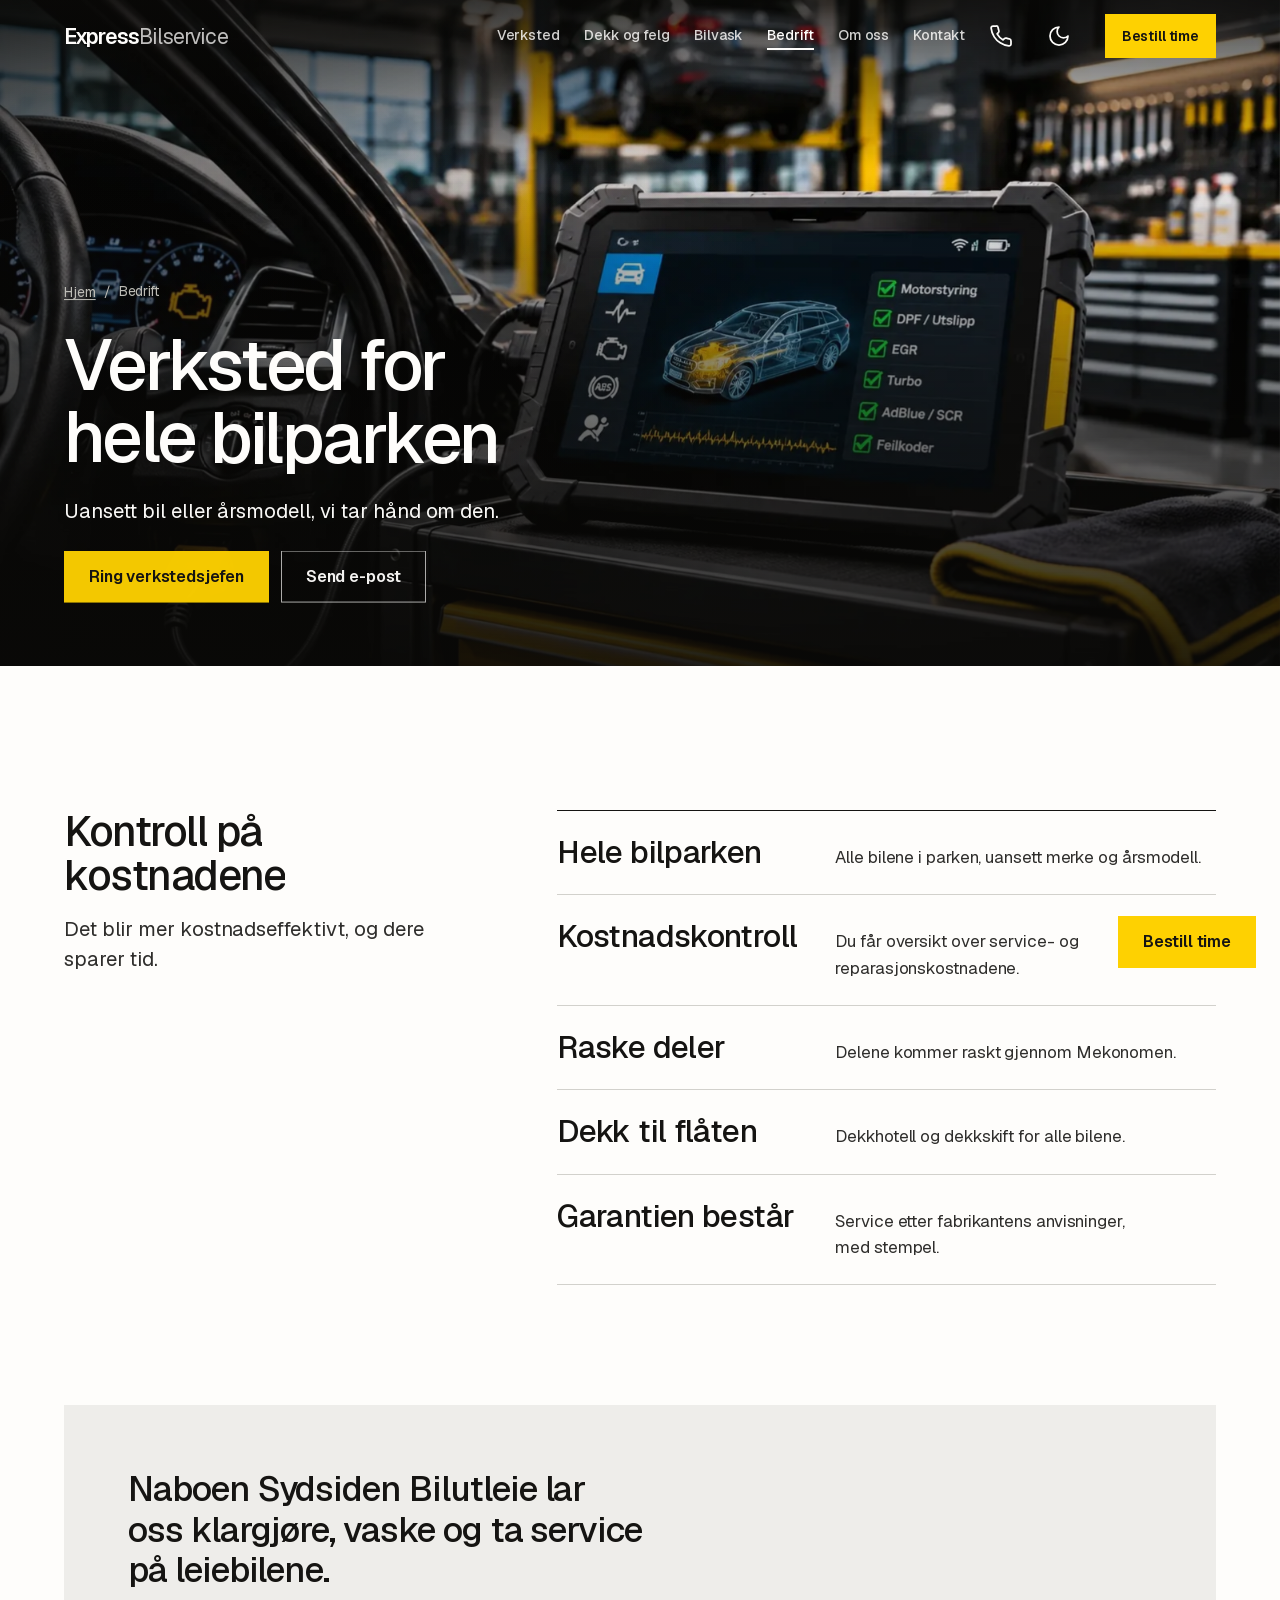
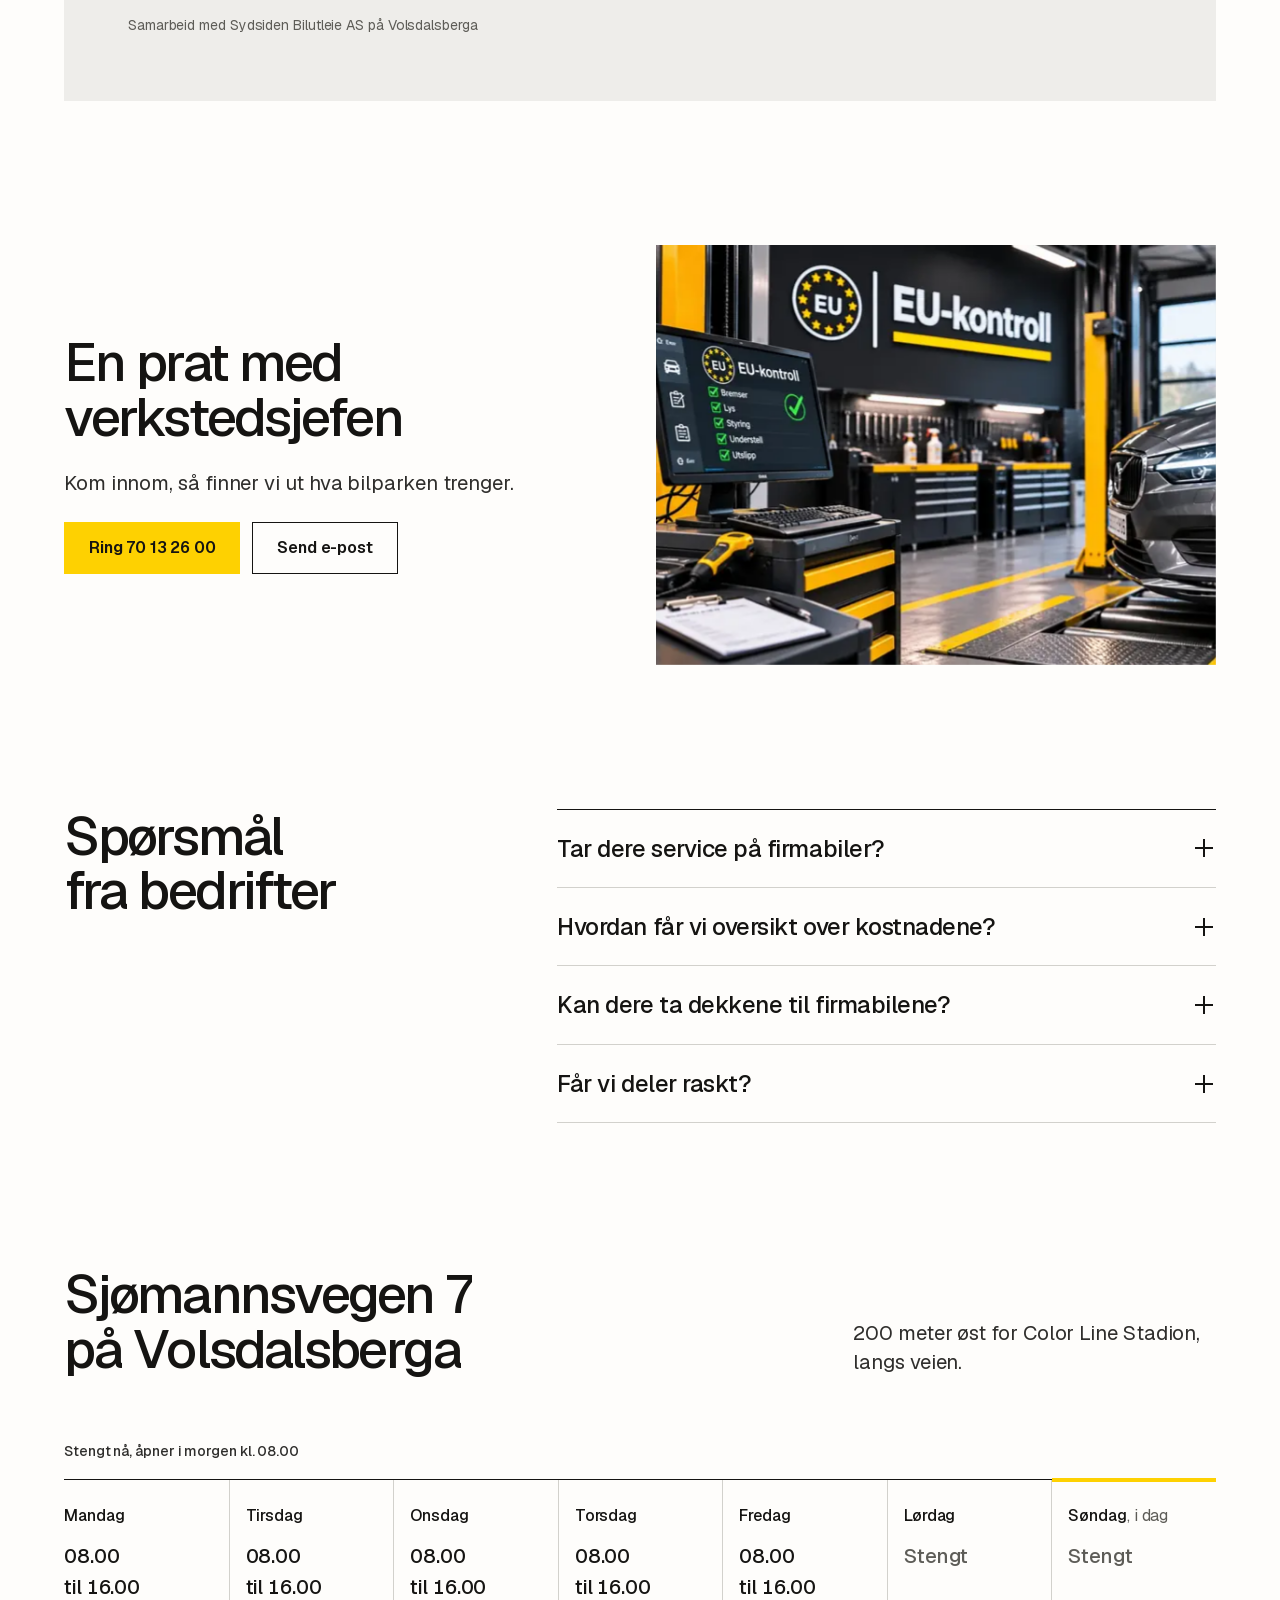
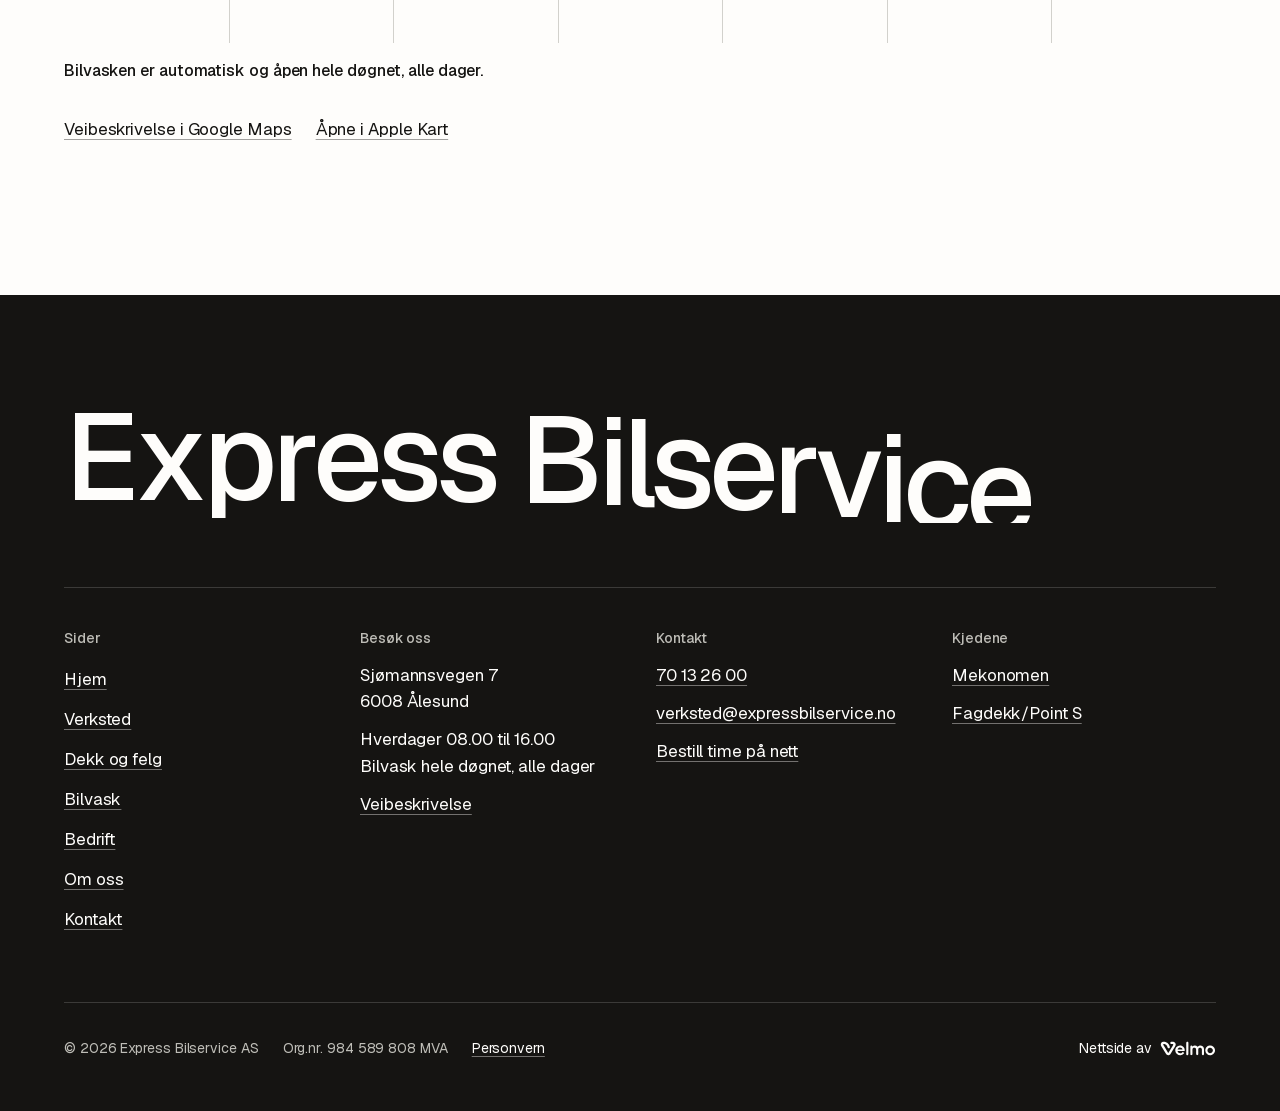
==== commit 9f7c7447: "Oppdatert forhåndsvisning" ====
--- a/bedrift/index.html
+++ b/bedrift/index.html
@@ -33,7 +33,7 @@
   <link rel="preload" as="font" type="font/woff2" href="../assets/fonts/geist.woff2" crossorigin>
   <link rel="preload" as="image" href="../assets/img/diagnose-m8-941.webp?v=de28f2da" imagesrcset="../assets/img/diagnose-m8-800.webp?v=623afab1 800w, ../assets/img/diagnose-m8-941.webp?v=de28f2da 941w" imagesizes="100vw" media="(max-width: 40rem)" fetchpriority="high">
   <link rel="preload" as="image" href="../assets/img/diagnose-1600.webp?v=615b10a0" imagesrcset="../assets/img/diagnose-800.webp?v=86d7020d 800w, ../assets/img/diagnose-1200.webp?v=3fa68feb 1200w, ../assets/img/diagnose-1600.webp?v=615b10a0 1600w, ../assets/img/diagnose-1671.webp?v=13479d3d 1671w" imagesizes="100vw" media="(min-width: 40.0625rem)" fetchpriority="high">
-  <link rel="stylesheet" href="../assets/css/bundle.css?v=2aaccac71b">
+  <link rel="stylesheet" href="../assets/css/bundle.css?v=ac81f3f123">
   <script>(function(){var r=document.documentElement;r.classList.add('js');try{var m=localStorage.getItem('ebs-mode');if(m==='dark'||m==='light')r.dataset.mode=m;}catch(e){}var s=false;try{s=!!document.referrer&&new URL(document.referrer).origin===location.origin;}catch(e){}if(!matchMedia('(prefers-reduced-motion: reduce)').matches)r.classList.add(s?'is-nav':'is-first');})();</script>
   <script>window.SITE = {"hours":[["08:00","16:00"],["08:00","16:00"],["08:00","16:00"],["08:00","16:00"],["08:00","16:00"],null,null]};</script>
   <script type="application/ld+json">{"@context":"https://schema.org","@graph":[{"@type":["AutoRepair","TireShop"],"@id":"https://www.expressbilservice.no/#bedrift","name":"Express Bilservice","legalName":"Express Bilservice AS","url":"https://www.expressbilservice.no/","description":"Bilverksted, dekkhotell og bilvask på Volsdalsberga i Ålesund. Mekonomen-verksted og Fagdekk/Point S-verksted siden 2002.","telephone":"+47 70 13 26 00","email":"verksted@expressbilservice.no","image":["https://www.expressbilservice.no/assets/brand/og-hjem.jpg"],"address":{"@type":"PostalAddress","streetAddress":"Sjømannsvegen 7","postalCode":"6008","addressLocality":"Ålesund","addressRegion":"Møre og Romsdal","addressCountry":"NO"},"geo":{"@type":"GeoCoordinates","latitude":62.46956,"longitude":6.19339},"hasMap":"https://www.google.com/maps/search/?api=1&query=Express%20Bilservice%20AS%2C%20Sj%C3%B8mannsvegen%207%2C%206008%20%C3%85lesund","openingHoursSpecification":[{"@type":"OpeningHoursSpecification","dayOfWeek":["Monday","Tuesday","Wednesday","Thursday","Friday"],"opens":"08:00","closes":"16:00"}],"department":[{"@type":"AutoWash","@id":"https://www.expressbilservice.no/bilvask/#bilvask","name":"Express Bilservice bilvask","description":"Automatisk bilvask, åpen hele døgnet, alle dager.","url":"https://www.expressbilservice.no/bilvask/","image":"https://www.expressbilservice.no/assets/brand/og-bilvask.jpg","telephone":"+47 70 13 26 00","address":{"@type":"PostalAddress","streetAddress":"Sjømannsvegen 7","postalCode":"6008","addressLocality":"Ålesund","addressRegion":"Møre og Romsdal","addressCountry":"NO"},"openingHoursSpecification":[{"@type":"OpeningHoursSpecification","dayOfWeek":["Monday","Tuesday","Wednesday","Thursday","Friday","Saturday","Sunday"],"opens":"00:00","closes":"23:59"}]}],"foundingDate":"2002","numberOfEmployees":{"@type":"QuantitativeValue","value":11},"vatID":"NO984589808MVA","identifier":{"@type":"PropertyValue","propertyID":"Organisasjonsnummer","value":"984589808"},"areaServed":[{"@type":"City","name":"Ålesund"},{"@type":"AdministrativeArea","name":"Sunnmøre"}],"memberOf":[{"@type":"Organization","name":"Mekonomen","url":"https://www.mekonomen.no/"},{"@type":"Organization","name":"Fagdekk / Point S","url":"https://www.point-s.no/"}],"sameAs":["https://www.mekonomen.no/bilverksteder/alesund/express-bilservice-as","https://www.point-s.no/dekk-verksted-naer-meg/alesund/express-bilservice","https://www.facebook.com/expressbilservice/","https://virksomhet.brreg.no/nb/oppslag/enheter/984589808"],"logo":"https://www.expressbilservice.no/icon-512.png?v=e9861fc3","knowsAbout":["Bilservice etter fabrikantens anvisninger","EU-kontroll","Diagnose og feilsøking","Reparasjon","Oljeskift","Bremser","Eksosanlegg","Støtdempere","Bilbatteri","Småreparasjoner","Feriesjekk og servicekontroll","Dekkhotell","Dekkskift","Dekkomlegging og avbalansering","Dekkreparasjon","Hjulstilling","Salg av dekk og felg","Bilvask","Automatisk bilvask, utvendig, hele døgnet","Verksted for bedrifter og bilpark"],"potentialAction":{"@type":"ReserveAction","name":"Bestill verkstedtime","target":{"@type":"EntryPoint","urlTemplate":"https://www.expressbilservice.no/bestill/","actionPlatform":["http://schema.org/DesktopWebPlatform","http://schema.org/MobileWebPlatform"]}},"hasOfferCatalog":{"@type":"OfferCatalog","name":"Tjenester","itemListElement":[{"@type":"Offer","itemOffered":{"@type":"Service","name":"Bilservice etter fabrikantens anvisninger"}},{"@type":"Offer","itemOffered":{"@type":"Service","name":"EU-kontroll"}},{"@type":"Offer","itemOffered":{"@type":"Service","name":"Diagnose og feilsøking"}},{"@type":"Offer","itemOffered":{"@type":"Service","name":"Reparasjon"}},{"@type":"Offer","itemOffered":{"@type":"Service","name":"Oljeskift"}},{"@type":"Offer","itemOffered":{"@type":"Service","name":"Bremser"}},{"@type":"Offer","itemOffered":{"@type":"Service","name":"Eksosanlegg"}},{"@type":"Offer","itemOffered":{"@type":"Service","name":"Støtdempere"}},{"@type":"Offer","itemOffered":{"@type":"Service","name":"Bilbatteri"}},{"@type":"Offer","itemOffered":{"@type":"Service","name":"Småreparasjoner"}},{"@type":"Offer","itemOffered":{"@type":"Service","name":"Feriesjekk og servicekontroll"}},{"@type":"Offer","itemOffered":{"@type":"Service","name":"Dekkhotell"}},{"@type":"Offer","itemOffered":{"@type":"Service","name":"Dekkskift"}},{"@type":"Offer","itemOffered":{"@type":"Service","name":"Dekkomlegging og avbalansering"}},{"@type":"Offer","itemOffered":{"@type":"Service","name":"Dekkreparasjon"}},{"@type":"Offer","itemOffered":{"@type":"Service","name":"Hjulstilling"}},{"@type":"Offer","itemOffered":{"@type":"Service","name":"Salg av dekk og felg"}},{"@type":"Offer","itemOffered":{"@type":"Service","name":"Bilvask"}},{"@type":"Offer","itemOffered":{"@type":"Service","name":"Automatisk bilvask, utvendig, hele døgnet"}},{"@type":"Offer","itemOffered":{"@type":"Service","name":"Verksted for bedrifter og bilpark"}}]}},{"@type":"WebPage","@id":"https://www.expressbilservice.no/bedrift/#side","url":"https://www.expressbilservice.no/bedrift/","name":"Firmabil og bilpark i Ålesund | Express Bilservice","description":"Som bedriftskunde hos Express Bilservice får du kontroll på service- og reparasjonskostnadene. Vi tar hånd om hele bilparken, uansett bil og årsmodell.","inLanguage":"nb-NO","isPartOf":{"@id":"https://www.expressbilservice.no/#nettsted"},"about":{"@id":"https://www.expressbilservice.no/#bedrift"},"breadcrumb":{"@type":"BreadcrumbList","itemListElement":[{"@type":"ListItem","position":1,"name":"Hjem","item":"https://www.expressbilservice.no/"},{"@type":"ListItem","position":2,"name":"Bedrift","item":"https://www.expressbilservice.no/bedrift/"}]},"primaryImageOfPage":"https://www.expressbilservice.no/assets/brand/og-bedrift.jpg"},{"@type":"Service","@id":"https://www.expressbilservice.no/bedrift/#tjeneste","name":"Verksted for bedrifter og bilpark","serviceType":"Flåteverksted","description":"Som bedriftskunde hos Express Bilservice får du kontroll på service- og reparasjonskostnadene. Vi tar hånd om hele bilparken, uansett bil og årsmodell.","url":"https://www.expressbilservice.no/bedrift/","provider":{"@id":"https://www.expressbilservice.no/#bedrift"},"areaServed":{"@type":"City","name":"Ålesund"},"hasOfferCatalog":{"@type":"OfferCatalog","name":"Verksted for bedrifter og bilpark","itemListElement":[{"@type":"Offer","itemOffered":{"@type":"Service","name":"Hele bilparken"}},{"@type":"Offer","itemOffered":{"@type":"Service","name":"Kostnadskontroll"}},{"@type":"Offer","itemOffered":{"@type":"Service","name":"Raske deler"}},{"@type":"Offer","itemOffered":{"@type":"Service","name":"Dekk til flåten"}},{"@type":"Offer","itemOffered":{"@type":"Service","name":"Garantien består"}}]}},{"@type":"FAQPage","mainEntity":[{"@type":"Question","name":"Tar dere service på firmabiler?","acceptedAnswer":{"@type":"Answer","text":"Ja. Vi tar hånd om hele bilparken, uansett merke og årsmodell."}},{"@type":"Question","name":"Hvordan får vi oversikt over kostnadene?","acceptedAnswer":{"@type":"Answer","text":"Som bedriftskunde får dere oversikt over service- og reparasjonskostnadene for bilene."}},{"@type":"Question","name":"Kan dere ta dekkene til firmabilene?","acceptedAnswer":{"@type":"Answer","text":"Ja. Vi har dekkhotell og tar dekkskift for alle bilene i parken."}},{"@type":"Question","name":"Får vi deler raskt?","acceptedAnswer":{"@type":"Answer","text":"Ja. Delene kommer raskt gjennom Mekonomen."}}]}]}</script>
@@ -203,6 +203,6 @@
   <script src="../assets/vendor/gsap.min.js" defer></script>
   <script src="../assets/vendor/ScrollTrigger.min.js" defer></script>
   <script src="../assets/vendor/lenis.min.js" defer></script>
-  <script src="../assets/js/site.js?v=d5383aa948" defer></script>
+  <script src="../assets/js/site.js?v=4feef5bc27" defer></script>
 </body>
 </html>
--- a/assets/css/bundle.css
+++ b/assets/css/bundle.css
@@ -84,6 +84,9 @@
   --color-night-rule: oklch(34.8% 0.004 93);
   --color-focus-night: oklch(87.5% 0.179 93);
   --scrim: oklch(14% 0.004 93);
+  /* Bilskiltet i bestillingsskjemaet: et ekte norsk skilt, likt i lys og mørk modus */
+  --color-plate-paper: oklch(99.4% 0.003 93); --color-plate-text: #111111; --color-plate-edge: #111111; --color-plate-hint: #8A8A8A;
+  --color-plate-band: #003399; --color-flag-red: #BA0C2F; --color-flag-white: oklch(99.4% 0.003 93); --color-flag-blue: #00205B;
 }
 :root[data-mode="dark"] {
   color-scheme: dark;
@@ -509,41 +512,153 @@
 @media (min-width: 87.5rem) { .nav__tel span { display: inline; } }
 
 /* ---------- Bestillingsskjema ---------- */
+/* Med JS: fire steg (bil, tjenester, tidspunkt, kontakt) og en oppsummering som fylles ut. Uten JS står stegene under hverandre og skjemaet postes vanlig. */
 .booking { padding-bottom: var(--section-gap); }
-/* Den flytende bestillingslinjen trengs ikke på selve bestillingssiden (og ville ligget over feltene) */
 body:has(.booking) .dock { display: none; }
 .booking__grid { display: grid; gap: var(--space-2xl); align-items: start; }
-.booking__form { display: grid; gap: var(--space-lg); }
-.booking__group { display: grid; gap: var(--space-xs); margin: 0; padding: 0; border: 0; min-width: 0; }
-.booking__group legend, .field__l { padding: 0; margin-bottom: var(--space-xs); font-size: var(--text-sm); font-weight: 600; color: var(--color-ink); }
-.chips { display: flex; flex-wrap: wrap; gap: var(--space-xs); }
+.booking__form { display: grid; gap: var(--space-2xl); min-width: 0; scroll-margin-top: calc(var(--nav-h) + var(--space-md)); }
+.js .booking__form { gap: var(--space-xl); }
+
+.steps { display: none; }
+.js .steps { display: grid; grid-template-columns: repeat(4, minmax(0, 1fr)); gap: var(--space-2xs); margin: 0; padding: 0; list-style: none; }
+.steps button { display: flex; align-items: baseline; gap: var(--space-2xs); width: 100%; min-height: 44px; padding: var(--space-xs) 0 0; border: 0; border-top: 4px solid var(--color-rule); background: none; color: var(--color-muted); font: inherit; font-size: var(--text-sm); text-align: left; cursor: pointer; transition: border-color var(--dur-short) var(--ease-out), color var(--dur-short) var(--ease-out); }
+.steps .is-done button { border-top-color: var(--color-ink); color: var(--color-ink); }
+.steps button[aria-current="step"] { border-top-color: var(--color-accent); color: var(--color-ink); font-weight: 600; }
+.steps button:not(:disabled):hover { color: var(--color-ink); }
+.steps button:disabled { cursor: default; }
+.steps button:focus-visible { outline: 2px solid var(--color-focus); outline-offset: 2px; }
+.steps__n { font-variant-numeric: tabular-nums; }
+@media (max-width: 30rem) { .steps__n { display: none; } }
+
+.step { display: block; min-width: 0; margin: 0; padding: 0; border: 0; }
+.js .step:not(.is-active) { display: none; }
+.js .step.is-active { animation: step-in var(--dur-long) var(--ease-out); }
+.js .step.is-back { --step-from: calc(-1 * var(--space-xl)); }
+@keyframes step-in { from { opacity: 0; transform: translateX(var(--step-from, var(--space-xl))); } }
+.step__h { float: left; width: 100%; margin: 0 0 var(--space-2xs); padding: 0; font-size: var(--text-title); font-weight: 600; line-height: 1.15; color: var(--color-ink); }
+.step__h:focus { outline: none; }
+.step__lead { clear: both; margin: 0 0 var(--space-lg); color: var(--color-muted); }
+.step > .field, .step > .booking__row, .step > .seg, .step > .sum { margin-top: var(--space-lg); }
+
+/* Bilskiltet: hvitt skilt med blått felt, norsk flagg og N */
+.skilt { display: flex; align-items: stretch; width: min(100%, 24rem); height: 5.5rem; border: 3px solid var(--color-plate-edge); border-radius: 10px; background: var(--color-plate-paper); color: var(--color-plate-text); overflow: hidden; cursor: text; }
+.skilt:has(input:focus-visible) { outline: 3px solid var(--color-focus); outline-offset: 3px; }
+.skilt__band { display: grid; place-content: center; justify-items: center; gap: var(--space-2xs); flex: 0 0 auto; width: 3.25rem; background: var(--color-plate-band); color: var(--color-plate-paper); }
+.skilt__band b { font-size: var(--text-lg); font-weight: 700; line-height: 1; }
+.skilt__flag { display: block; width: 1.75rem; height: auto; }
+.skilt__flag .f-r { fill: var(--color-flag-red); }
+.skilt__flag .f-w { fill: var(--color-flag-white); }
+.skilt__flag .f-b { fill: var(--color-flag-blue); }
+.skilt input { flex: 1 1 auto; min-width: 0; width: 100%; padding: 0 var(--space-md); border: 0; background: transparent; color: var(--color-plate-text); font-family: var(--font-display); font-size: clamp(2.25rem, 9vw, 3rem); font-weight: 600; line-height: 1; font-variant-numeric: tabular-nums; }
+.skilt input:focus-visible { outline: 0; }
+.skilt input::placeholder { color: var(--color-plate-hint); opacity: 1; }
+.skilt--s { justify-self: start; width: auto; height: 2.75rem; border-width: 2px; border-radius: 6px; cursor: default; }
+.skilt--s .skilt__band { width: 1.75rem; gap: var(--space-3xs); }
+.skilt--s .skilt__flag { width: 1rem; }
+.skilt--s .skilt__band b { font-size: var(--text-xs); }
+.skilt__txt { display: flex; align-items: center; padding: 0 var(--space-sm); font-family: var(--font-display); font-size: var(--text-xl); font-weight: 600; font-variant-numeric: tabular-nums; white-space: nowrap; }
+
+/* Tjenestekortene: velg én eller flere */
+.tj { display: grid; grid-template-columns: repeat(2, minmax(0, 1fr)); gap: var(--space-xs); }
+.tj__c { position: relative; display: grid; min-width: 0; }
+.tj__c input { position: absolute; inset: 0; z-index: 1; width: 100%; height: 100%; margin: 0; opacity: 0; cursor: pointer; }
+.tj__b { position: relative; display: grid; align-content: start; gap: var(--space-3xs); min-height: 8.25rem; padding: var(--space-md); border: 1px solid var(--color-rule); background: var(--color-paper); color: var(--color-ink); transition: background-color var(--dur-short) var(--ease-out), border-color var(--dur-short) var(--ease-out), transform var(--dur-short) var(--ease-out); }
+.tj__i { width: 28px; height: 28px; margin-bottom: var(--space-xs); fill: none; stroke: currentColor; stroke-width: 1.6; stroke-linecap: round; stroke-linejoin: round; }
+.tj__t { font-size: var(--text-md); font-weight: 600; line-height: 1.25; }
+.tj__d { font-size: var(--text-sm); line-height: 1.35; color: var(--color-muted); }
+.tj__k { position: absolute; top: var(--space-sm); right: var(--space-sm); width: 24px; height: 24px; padding: var(--space-3xs); border: 1.5px solid var(--color-rule); background: var(--color-paper); fill: none; stroke: transparent; stroke-width: 2.5; stroke-linecap: round; stroke-linejoin: round; transition: background-color var(--dur-short) var(--ease-out), border-color var(--dur-short) var(--ease-out), stroke var(--dur-short) var(--ease-out); }
+.tj__c:hover .tj__b { border-color: var(--color-ink); }
+.tj__c input:active + .tj__b { transform: scale(0.98); }
+.tj__c input:checked + .tj__b { background: var(--color-accent); border-color: var(--color-accent); color: var(--color-accent-ink); }
+.tj__c input:checked + .tj__b .tj__d { color: var(--color-accent-ink); }
+.tj__c input:checked + .tj__b .tj__k { background: var(--color-accent-ink); border-color: var(--color-accent-ink); stroke: var(--color-accent); }
+.tj__c input:focus-visible + .tj__b { outline: 2px solid var(--color-focus); outline-offset: 2px; }
+
+/* Dagene som knapper (lages av JS), datofeltet er reserven uten JS */
+.days { display: none; }
+.js .days { display: flex; gap: var(--space-xs); overflow-x: auto; padding: var(--space-2xs) var(--space-2xs) var(--space-xs); scroll-snap-type: x proximity; scrollbar-width: thin; }
+.js [data-day-fallback] { display: none; }
+.day { position: relative; flex: 0 0 auto; scroll-snap-align: start; }
+.day input { position: absolute; inset: 0; width: 100%; height: 100%; margin: 0; opacity: 0; cursor: pointer; }
+.day > span { display: grid; justify-items: center; align-content: center; gap: var(--space-3xs); min-width: 4.5rem; min-height: 5.5rem; padding: var(--space-xs) var(--space-sm); border: 1px solid var(--color-rule); background: var(--color-paper); color: var(--color-ink); transition: background-color var(--dur-short) var(--ease-out), border-color var(--dur-short) var(--ease-out); }
+.day__w, .day__m { font-size: var(--text-sm); color: var(--color-muted); }
+.day__d { font-size: var(--text-xl); font-weight: 600; line-height: 1.1; font-variant-numeric: tabular-nums; }
+.day--first > span { min-width: 6.5rem; }
+.day--first .day__d { font-size: var(--text-md); }
+.day:hover > span { border-color: var(--color-ink); }
+.day input:checked + span { background: var(--color-accent); border-color: var(--color-accent); color: var(--color-accent-ink); }
+.day input:checked + span .day__w, .day input:checked + span .day__m { color: var(--color-accent-ink); }
+.day input:focus-visible + span { outline: 2px solid var(--color-focus); outline-offset: 2px; }
+.seg { display: flex; flex-wrap: wrap; gap: var(--space-xs); }
 .chip { position: relative; display: inline-flex; }
 .chip input { position: absolute; inset: 0; width: 100%; height: 100%; margin: 0; opacity: 0; cursor: pointer; }
-.chip span { display: inline-flex; align-items: center; min-height: 48px; padding: 0 var(--space-md); border: 1px solid var(--color-muted); background: var(--color-paper); color: var(--color-ink); font-size: var(--text-md); transition: background-color var(--dur-short) var(--ease-out), border-color var(--dur-short) var(--ease-out); }
+.chip span { display: inline-flex; align-items: center; min-height: 48px; padding: 0 var(--space-md); border: 1px solid var(--color-rule); background: var(--color-paper); color: var(--color-ink); font-size: var(--text-md); transition: background-color var(--dur-short) var(--ease-out), border-color var(--dur-short) var(--ease-out); }
 .chip:hover span { border-color: var(--color-ink); }
 .chip input:checked + span { background: var(--color-accent); border-color: var(--color-accent); color: var(--color-accent-ink); font-weight: 600; }
 .chip input:focus-visible + span { outline: 2px solid var(--color-focus); outline-offset: 2px; }
+
 .booking__row { display: grid; gap: var(--space-lg); }
 .field { display: grid; gap: 0; min-width: 0; }
 .field--short { max-width: 16rem; }
+.field__l { padding: 0; margin-bottom: var(--space-xs); font-size: var(--text-sm); font-weight: 600; color: var(--color-ink); }
 .field__h { font-weight: 400; color: var(--color-muted); }
 .field input, .field select, .field textarea { width: 100%; min-height: 52px; padding: var(--space-sm); border: 1px solid var(--color-muted); border-radius: 0; background: var(--color-paper); color: var(--color-ink); font-size: max(16px, var(--text-md)); transition: border-color var(--dur-short) var(--ease-out); }
-.field textarea { min-height: 128px; resize: vertical; }
+.field textarea { min-height: 112px; resize: vertical; }
 .field input:hover, .field select:hover, .field textarea:hover { border-color: var(--color-ink-2); }
 .field input:focus-visible, .field select:focus-visible, .field textarea:focus-visible { outline: 2px solid var(--color-focus); outline-offset: 1px; border-color: var(--color-ink); }
 .field input::placeholder { color: var(--color-muted); }
 .booking__hp { position: absolute; left: -9999px; width: 1px; height: 1px; overflow: hidden; }
 .booking__error { margin: 0; padding: var(--space-sm) var(--space-md); border: 1px solid var(--color-error); background: var(--color-paper-2); color: var(--color-ink); }
-.booking__send { display: grid; gap: var(--space-sm); justify-items: start; margin-top: var(--space-xs); }
-.booking__send .btn:disabled { background: var(--color-paper-3); border-color: var(--color-paper-3); color: var(--color-muted); cursor: progress; }
-.booking__done { display: grid; gap: var(--space-md); align-content: start; padding: var(--space-xl); background: var(--color-paper-2); border-top: 4px solid var(--color-accent); }
+.booking__nav { display: flex; flex-wrap: wrap; align-items: center; gap: var(--space-sm); }
+.booking__nav .btn:disabled { background: var(--color-paper-3); border-color: var(--color-paper-3); color: var(--color-muted); cursor: progress; }
+.booking__pv { margin: 0; }
+@media (max-width: 40rem) {
+  .js .booking__nav { position: sticky; bottom: 0; z-index: var(--z-sticky); margin-inline: calc(-1 * var(--gutter)); padding: var(--space-sm) var(--gutter); background: var(--color-paper); border-top: 1px solid var(--color-rule); }
+  .js .booking__nav .btn { flex: 1 1 0; justify-content: center; }
+}
+
+/* Oppsummeringen: ved siden av skjemaet på store skjermer, i siste steg på mobil */
+.sum { display: grid; gap: var(--space-sm); align-content: start; }
+.sum:empty { display: none; }
+.sum__t { margin: 0; font-size: var(--text-lg); font-weight: 600; color: var(--color-ink); }
+.sum__l { display: grid; gap: var(--space-sm); margin: 0; }
+.sum__l dt { font-size: var(--text-sm); color: var(--color-muted); }
+.sum__l dd { margin: 0; font-weight: 600; color: var(--color-ink); }
+.sum__empty { font-weight: 400; color: var(--color-muted); }
+.sum--inline { padding: var(--space-md); background: var(--color-paper-2); }
+.booking__sum { display: none; }
+.booking__aside { display: grid; gap: var(--space-md); align-content: start; min-width: 0; }
+.booking__call { display: grid; gap: var(--space-md); justify-items: start; padding: var(--space-xl); background: var(--color-paper-2); }
+.booking__aside-t { margin: 0; font-size: var(--text-xl); font-weight: 600; color: var(--color-ink); }
+
+/* Sendt */
+.booking__done { display: grid; gap: var(--space-md); align-content: start; justify-items: start; padding: var(--space-xl); background: var(--color-paper-2); border-top: 4px solid var(--color-accent); }
 .booking__done:focus { outline: none; }
 .booking__done h2 { font-size: var(--text-title); }
-.booking__aside { display: grid; gap: var(--space-md); justify-items: start; padding: var(--space-xl); background: var(--color-paper-2); }
-.booking__aside-t { margin: 0; font-size: var(--text-xl); font-weight: 600; color: var(--color-ink); }
-@media (min-width: 40.0625rem) { .booking__row { grid-template-columns: repeat(2, minmax(0, 1fr)); } }
+.booking__done .sum { justify-self: stretch; padding-top: var(--space-md); border-top: 1px solid var(--color-rule); }
+.done__check { width: 64px; height: 64px; }
+.done__check circle { fill: var(--color-accent); transform-box: fill-box; transform-origin: center; animation: done-pop var(--dur-long) var(--ease-out) both; }
+.done__check path { fill: none; stroke: var(--color-accent-ink); stroke-width: 4; stroke-linecap: round; stroke-linejoin: round; stroke-dasharray: 32; stroke-dashoffset: 32; animation: done-draw var(--dur-long) var(--ease-out) var(--dur-short) forwards; }
+@keyframes done-pop { from { opacity: 0; transform: scale(0.6); } }
+@keyframes done-draw { to { stroke-dashoffset: 0; } }
+.booking__note { display: none; }
+.booking__note:target { display: grid; gap: var(--space-sm); padding: var(--space-xl); background: var(--color-paper-2); border-top: 4px solid var(--color-accent); }
+#feil:target { border-top-color: var(--color-error); }
+.booking__note h2 { font-size: var(--text-title); }
+
+@media (prefers-reduced-motion: reduce) {
+  .js .step.is-active, .done__check circle { animation: none; }
+  .done__check path { animation: none; stroke-dashoffset: 0; }
+  .tj__c input:active + .tj__b { transform: none; }
+}
+@media (min-width: 40.0625rem) {
+  .booking__row { grid-template-columns: repeat(2, minmax(0, 1fr)); }
+  .tj { grid-template-columns: repeat(3, minmax(0, 1fr)); }
+}
 @media (min-width: 60.0625rem) {
   .booking__grid { grid-template-columns: repeat(12, minmax(0, 1fr)); }
-  .booking__form, .booking__done { grid-column: 1 / span 7; }
-  .booking__aside { grid-column: 9 / span 4; position: sticky; top: calc(var(--nav-h) + var(--space-lg)); }
-}
+  .booking__form, .booking__done, .booking__note { grid-column: 1 / span 7; }
+  .booking__aside { grid-column: 9 / span 4; grid-row: 1 / span 3; position: sticky; top: calc(var(--nav-h) + var(--space-lg)); }
+  .js .booking__sum { display: grid; padding: var(--space-xl); background: var(--color-paper-2); border-top: 4px solid var(--color-accent); }
+  .sum--inline { display: none; }
+}
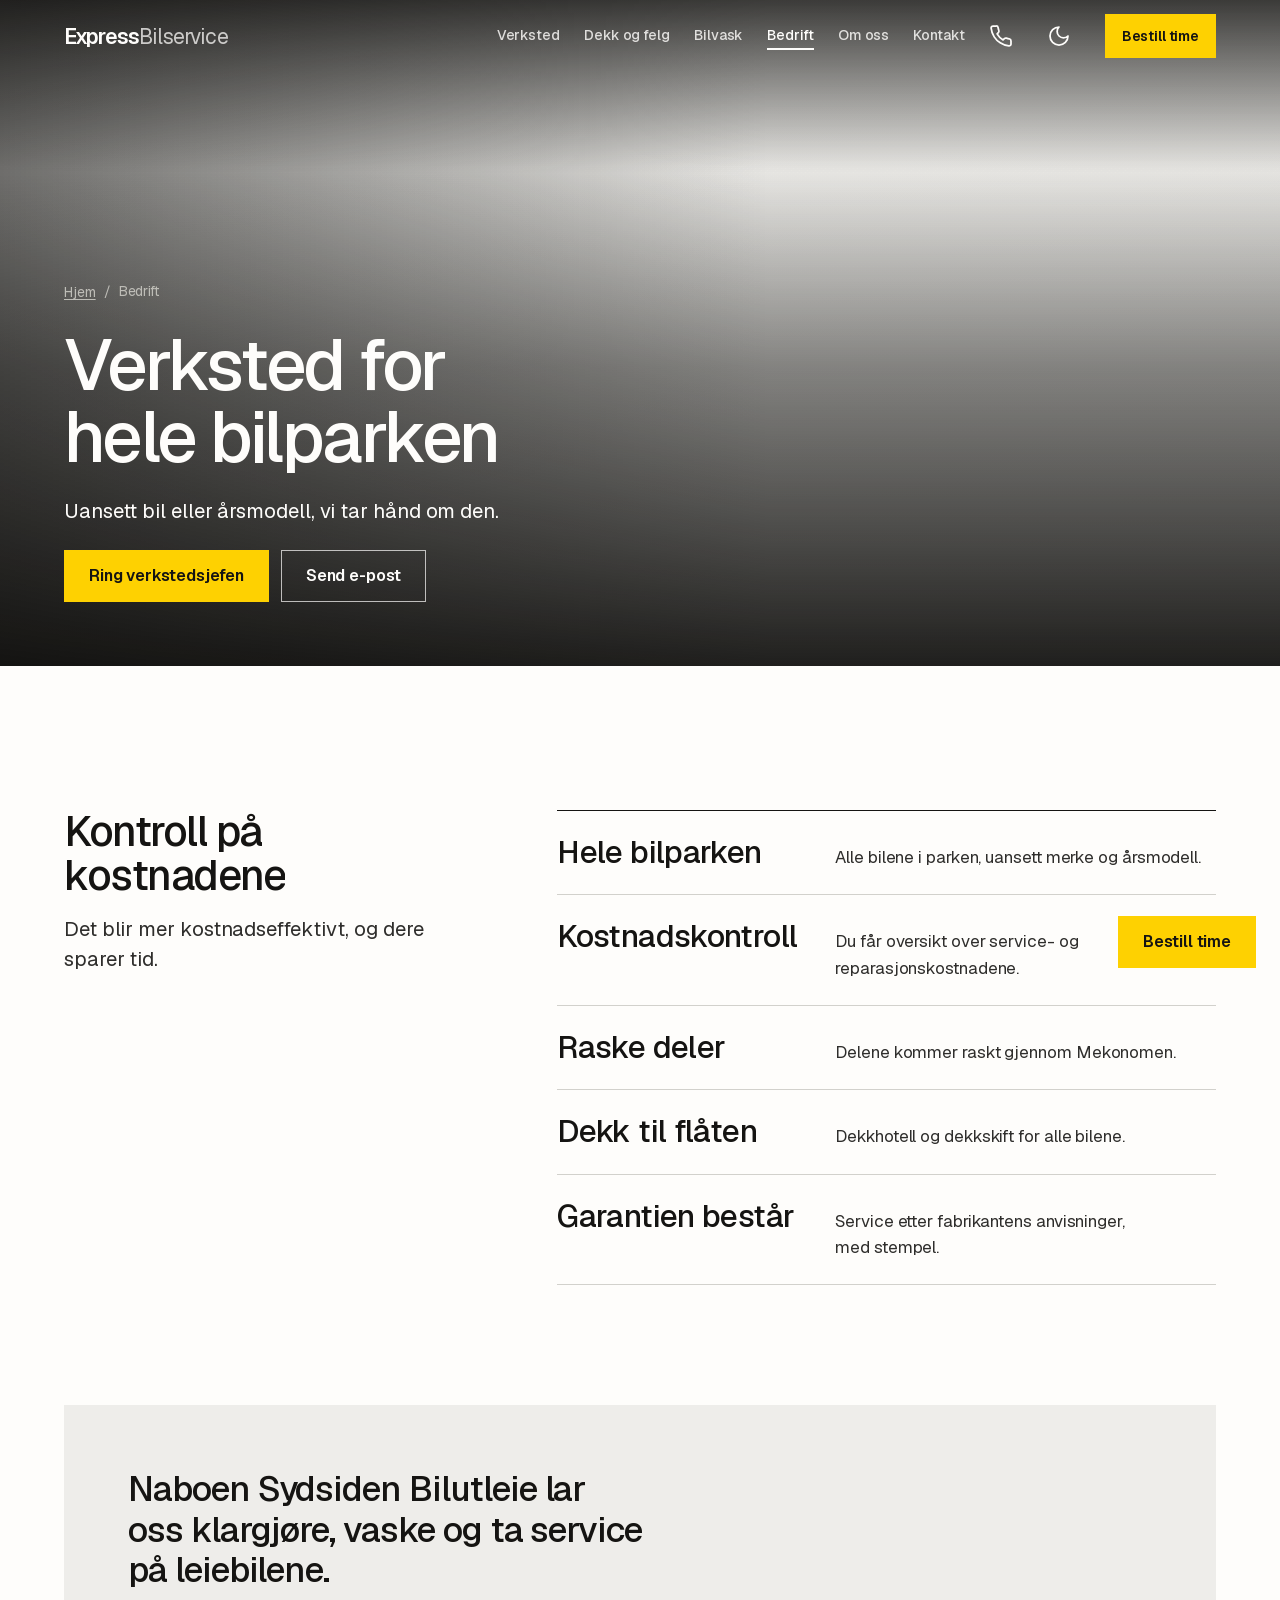
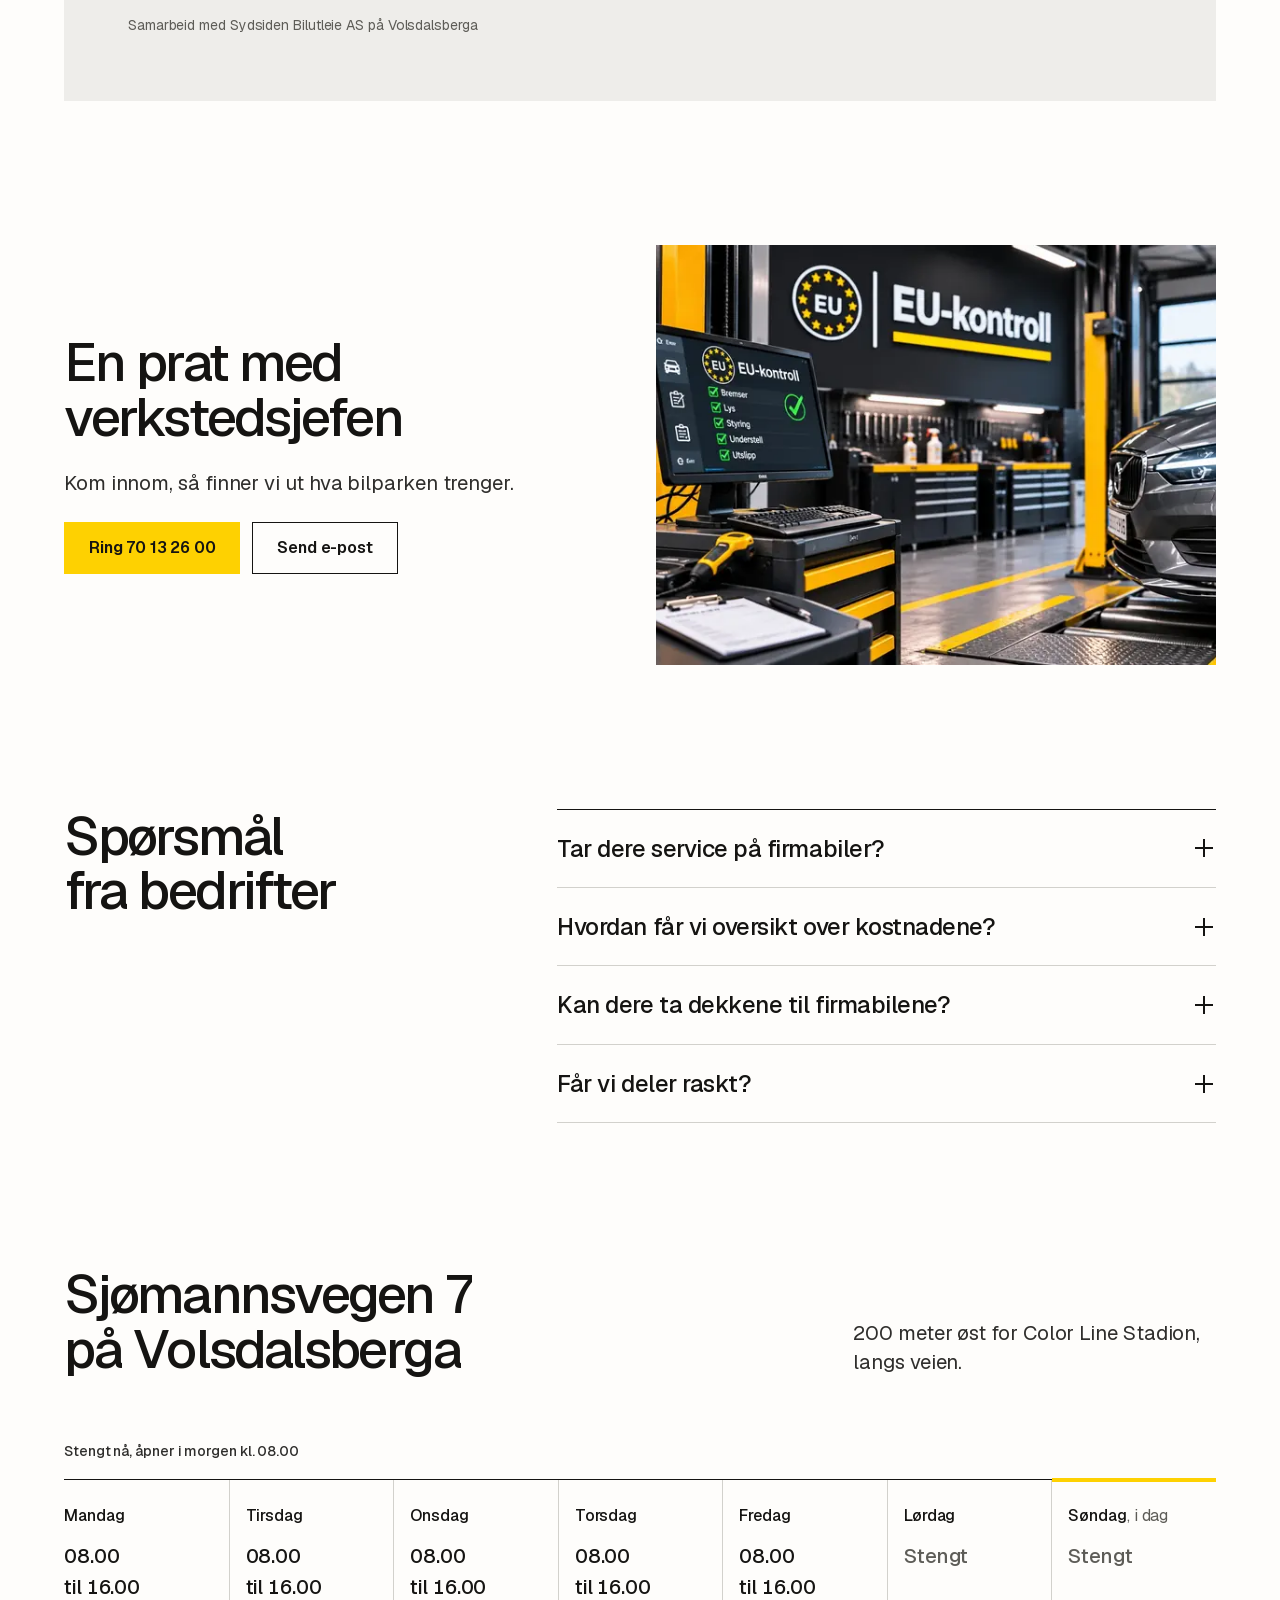
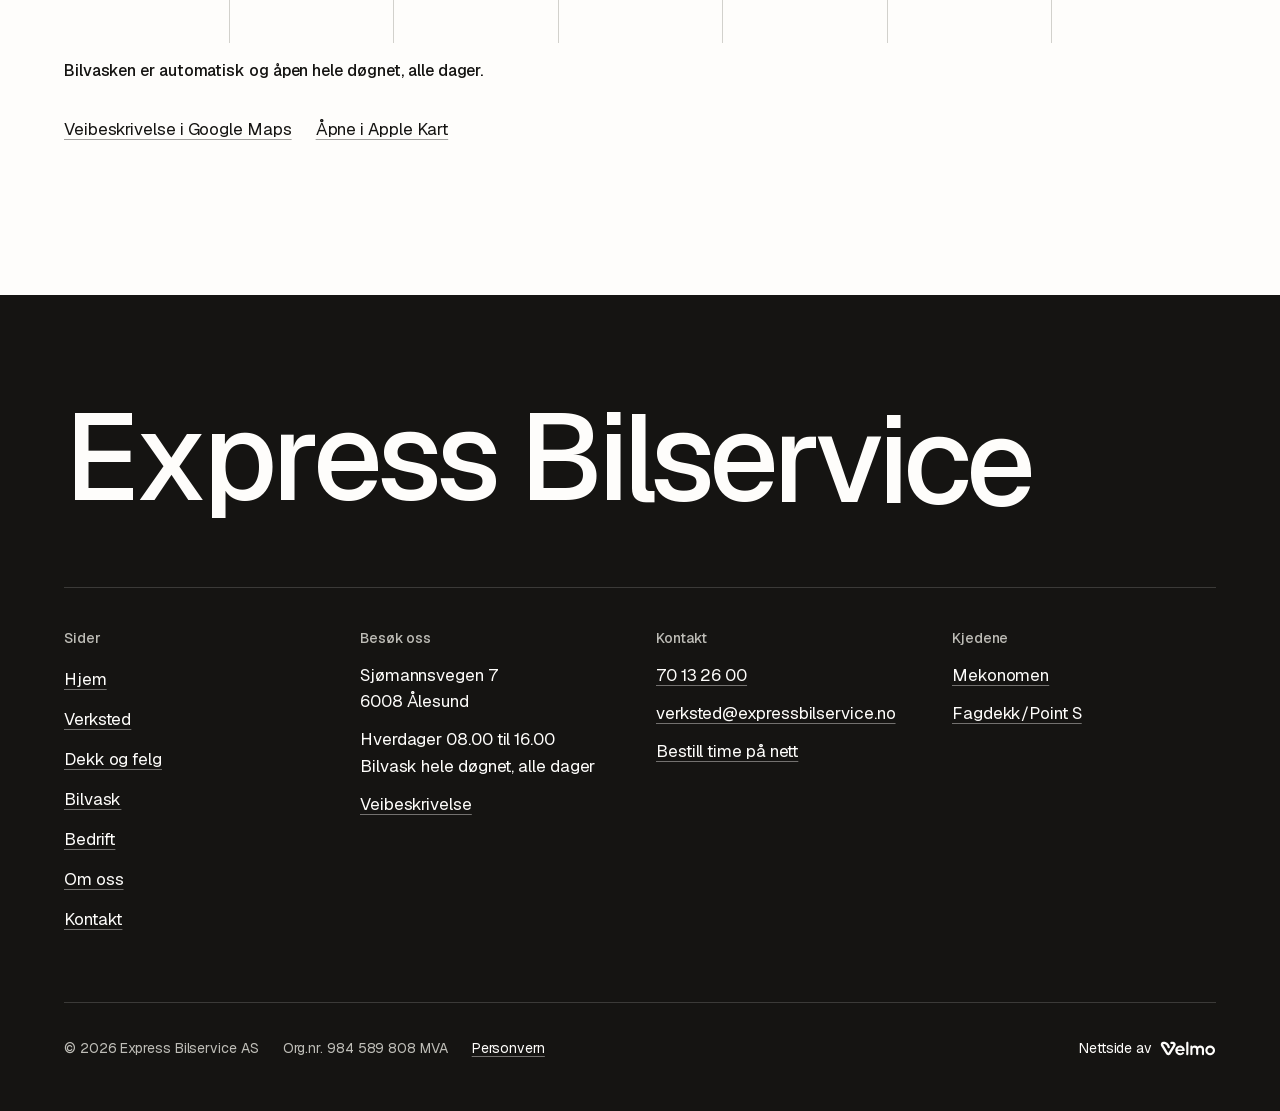
==== commit c3abbf4d: "Oppdatert forhåndsvisning" ====
--- a/bedrift/index.html
+++ b/bedrift/index.html
@@ -33,7 +33,7 @@
   <link rel="preload" as="font" type="font/woff2" href="../assets/fonts/geist.woff2" crossorigin>
   <link rel="preload" as="image" href="../assets/img/diagnose-m8-941.webp?v=de28f2da" imagesrcset="../assets/img/diagnose-m8-800.webp?v=623afab1 800w, ../assets/img/diagnose-m8-941.webp?v=de28f2da 941w" imagesizes="100vw" media="(max-width: 40rem)" fetchpriority="high">
   <link rel="preload" as="image" href="../assets/img/diagnose-1600.webp?v=615b10a0" imagesrcset="../assets/img/diagnose-800.webp?v=86d7020d 800w, ../assets/img/diagnose-1200.webp?v=3fa68feb 1200w, ../assets/img/diagnose-1600.webp?v=615b10a0 1600w, ../assets/img/diagnose-1671.webp?v=13479d3d 1671w" imagesizes="100vw" media="(min-width: 40.0625rem)" fetchpriority="high">
-  <link rel="stylesheet" href="../assets/css/bundle.css?v=ac81f3f123">
+  <link rel="stylesheet" href="../assets/css/bundle.css?v=458cc15dbc">
   <script>(function(){var r=document.documentElement;r.classList.add('js');try{var m=localStorage.getItem('ebs-mode');if(m==='dark'||m==='light')r.dataset.mode=m;}catch(e){}var s=false;try{s=!!document.referrer&&new URL(document.referrer).origin===location.origin;}catch(e){}if(!matchMedia('(prefers-reduced-motion: reduce)').matches)r.classList.add(s?'is-nav':'is-first');})();</script>
   <script>window.SITE = {"hours":[["08:00","16:00"],["08:00","16:00"],["08:00","16:00"],["08:00","16:00"],["08:00","16:00"],null,null]};</script>
   <script type="application/ld+json">{"@context":"https://schema.org","@graph":[{"@type":["AutoRepair","TireShop"],"@id":"https://www.expressbilservice.no/#bedrift","name":"Express Bilservice","legalName":"Express Bilservice AS","url":"https://www.expressbilservice.no/","description":"Bilverksted, dekkhotell og bilvask på Volsdalsberga i Ålesund. Mekonomen-verksted og Fagdekk/Point S-verksted siden 2002.","telephone":"+47 70 13 26 00","email":"verksted@expressbilservice.no","image":["https://www.expressbilservice.no/assets/brand/og-hjem.jpg"],"address":{"@type":"PostalAddress","streetAddress":"Sjømannsvegen 7","postalCode":"6008","addressLocality":"Ålesund","addressRegion":"Møre og Romsdal","addressCountry":"NO"},"geo":{"@type":"GeoCoordinates","latitude":62.46956,"longitude":6.19339},"hasMap":"https://www.google.com/maps/search/?api=1&query=Express%20Bilservice%20AS%2C%20Sj%C3%B8mannsvegen%207%2C%206008%20%C3%85lesund","openingHoursSpecification":[{"@type":"OpeningHoursSpecification","dayOfWeek":["Monday","Tuesday","Wednesday","Thursday","Friday"],"opens":"08:00","closes":"16:00"}],"department":[{"@type":"AutoWash","@id":"https://www.expressbilservice.no/bilvask/#bilvask","name":"Express Bilservice bilvask","description":"Automatisk bilvask, åpen hele døgnet, alle dager.","url":"https://www.expressbilservice.no/bilvask/","image":"https://www.expressbilservice.no/assets/brand/og-bilvask.jpg","telephone":"+47 70 13 26 00","address":{"@type":"PostalAddress","streetAddress":"Sjømannsvegen 7","postalCode":"6008","addressLocality":"Ålesund","addressRegion":"Møre og Romsdal","addressCountry":"NO"},"openingHoursSpecification":[{"@type":"OpeningHoursSpecification","dayOfWeek":["Monday","Tuesday","Wednesday","Thursday","Friday","Saturday","Sunday"],"opens":"00:00","closes":"23:59"}]}],"foundingDate":"2002","numberOfEmployees":{"@type":"QuantitativeValue","value":11},"vatID":"NO984589808MVA","identifier":{"@type":"PropertyValue","propertyID":"Organisasjonsnummer","value":"984589808"},"areaServed":[{"@type":"City","name":"Ålesund"},{"@type":"AdministrativeArea","name":"Sunnmøre"}],"memberOf":[{"@type":"Organization","name":"Mekonomen","url":"https://www.mekonomen.no/"},{"@type":"Organization","name":"Fagdekk / Point S","url":"https://www.point-s.no/"}],"sameAs":["https://www.mekonomen.no/bilverksteder/alesund/express-bilservice-as","https://www.point-s.no/dekk-verksted-naer-meg/alesund/express-bilservice","https://www.facebook.com/expressbilservice/","https://virksomhet.brreg.no/nb/oppslag/enheter/984589808"],"logo":"https://www.expressbilservice.no/icon-512.png?v=e9861fc3","knowsAbout":["Bilservice etter fabrikantens anvisninger","EU-kontroll","Diagnose og feilsøking","Reparasjon","Oljeskift","Bremser","Eksosanlegg","Støtdempere","Bilbatteri","Småreparasjoner","Feriesjekk og servicekontroll","Dekkhotell","Dekkskift","Dekkomlegging og avbalansering","Dekkreparasjon","Hjulstilling","Salg av dekk og felg","Bilvask","Automatisk bilvask, utvendig, hele døgnet","Verksted for bedrifter og bilpark"],"potentialAction":{"@type":"ReserveAction","name":"Bestill verkstedtime","target":{"@type":"EntryPoint","urlTemplate":"https://www.expressbilservice.no/bestill/","actionPlatform":["http://schema.org/DesktopWebPlatform","http://schema.org/MobileWebPlatform"]}},"hasOfferCatalog":{"@type":"OfferCatalog","name":"Tjenester","itemListElement":[{"@type":"Offer","itemOffered":{"@type":"Service","name":"Bilservice etter fabrikantens anvisninger"}},{"@type":"Offer","itemOffered":{"@type":"Service","name":"EU-kontroll"}},{"@type":"Offer","itemOffered":{"@type":"Service","name":"Diagnose og feilsøking"}},{"@type":"Offer","itemOffered":{"@type":"Service","name":"Reparasjon"}},{"@type":"Offer","itemOffered":{"@type":"Service","name":"Oljeskift"}},{"@type":"Offer","itemOffered":{"@type":"Service","name":"Bremser"}},{"@type":"Offer","itemOffered":{"@type":"Service","name":"Eksosanlegg"}},{"@type":"Offer","itemOffered":{"@type":"Service","name":"Støtdempere"}},{"@type":"Offer","itemOffered":{"@type":"Service","name":"Bilbatteri"}},{"@type":"Offer","itemOffered":{"@type":"Service","name":"Småreparasjoner"}},{"@type":"Offer","itemOffered":{"@type":"Service","name":"Feriesjekk og servicekontroll"}},{"@type":"Offer","itemOffered":{"@type":"Service","name":"Dekkhotell"}},{"@type":"Offer","itemOffered":{"@type":"Service","name":"Dekkskift"}},{"@type":"Offer","itemOffered":{"@type":"Service","name":"Dekkomlegging og avbalansering"}},{"@type":"Offer","itemOffered":{"@type":"Service","name":"Dekkreparasjon"}},{"@type":"Offer","itemOffered":{"@type":"Service","name":"Hjulstilling"}},{"@type":"Offer","itemOffered":{"@type":"Service","name":"Salg av dekk og felg"}},{"@type":"Offer","itemOffered":{"@type":"Service","name":"Bilvask"}},{"@type":"Offer","itemOffered":{"@type":"Service","name":"Automatisk bilvask, utvendig, hele døgnet"}},{"@type":"Offer","itemOffered":{"@type":"Service","name":"Verksted for bedrifter og bilpark"}}]}},{"@type":"WebPage","@id":"https://www.expressbilservice.no/bedrift/#side","url":"https://www.expressbilservice.no/bedrift/","name":"Firmabil og bilpark i Ålesund | Express Bilservice","description":"Som bedriftskunde hos Express Bilservice får du kontroll på service- og reparasjonskostnadene. Vi tar hånd om hele bilparken, uansett bil og årsmodell.","inLanguage":"nb-NO","isPartOf":{"@id":"https://www.expressbilservice.no/#nettsted"},"about":{"@id":"https://www.expressbilservice.no/#bedrift"},"breadcrumb":{"@type":"BreadcrumbList","itemListElement":[{"@type":"ListItem","position":1,"name":"Hjem","item":"https://www.expressbilservice.no/"},{"@type":"ListItem","position":2,"name":"Bedrift","item":"https://www.expressbilservice.no/bedrift/"}]},"primaryImageOfPage":"https://www.expressbilservice.no/assets/brand/og-bedrift.jpg"},{"@type":"Service","@id":"https://www.expressbilservice.no/bedrift/#tjeneste","name":"Verksted for bedrifter og bilpark","serviceType":"Flåteverksted","description":"Som bedriftskunde hos Express Bilservice får du kontroll på service- og reparasjonskostnadene. Vi tar hånd om hele bilparken, uansett bil og årsmodell.","url":"https://www.expressbilservice.no/bedrift/","provider":{"@id":"https://www.expressbilservice.no/#bedrift"},"areaServed":{"@type":"City","name":"Ålesund"},"hasOfferCatalog":{"@type":"OfferCatalog","name":"Verksted for bedrifter og bilpark","itemListElement":[{"@type":"Offer","itemOffered":{"@type":"Service","name":"Hele bilparken"}},{"@type":"Offer","itemOffered":{"@type":"Service","name":"Kostnadskontroll"}},{"@type":"Offer","itemOffered":{"@type":"Service","name":"Raske deler"}},{"@type":"Offer","itemOffered":{"@type":"Service","name":"Dekk til flåten"}},{"@type":"Offer","itemOffered":{"@type":"Service","name":"Garantien består"}}]}},{"@type":"FAQPage","mainEntity":[{"@type":"Question","name":"Tar dere service på firmabiler?","acceptedAnswer":{"@type":"Answer","text":"Ja. Vi tar hånd om hele bilparken, uansett merke og årsmodell."}},{"@type":"Question","name":"Hvordan får vi oversikt over kostnadene?","acceptedAnswer":{"@type":"Answer","text":"Som bedriftskunde får dere oversikt over service- og reparasjonskostnadene for bilene."}},{"@type":"Question","name":"Kan dere ta dekkene til firmabilene?","acceptedAnswer":{"@type":"Answer","text":"Ja. Vi har dekkhotell og tar dekkskift for alle bilene i parken."}},{"@type":"Question","name":"Får vi deler raskt?","acceptedAnswer":{"@type":"Answer","text":"Ja. Delene kommer raskt gjennom Mekonomen."}}]}]}</script>
@@ -203,6 +203,6 @@
   <script src="../assets/vendor/gsap.min.js" defer></script>
   <script src="../assets/vendor/ScrollTrigger.min.js" defer></script>
   <script src="../assets/vendor/lenis.min.js" defer></script>
-  <script src="../assets/js/site.js?v=4feef5bc27" defer></script>
+  <script src="../assets/js/site.js?v=ecf5578af8" defer></script>
 </body>
 </html>
--- a/assets/css/bundle.css
+++ b/assets/css/bundle.css
@@ -538,7 +538,7 @@
 .step__h { float: left; width: 100%; margin: 0 0 var(--space-2xs); padding: 0; font-size: var(--text-title); font-weight: 600; line-height: 1.15; color: var(--color-ink); }
 .step__h:focus { outline: none; }
 .step__lead { clear: both; margin: 0 0 var(--space-lg); color: var(--color-muted); }
-.step > .field, .step > .booking__row, .step > .seg, .step > .sum { margin-top: var(--space-lg); }
+.step > .field, .step > .booking__row, .step > .seg, .step > .sum, .step > .cal { margin-top: var(--space-lg); }
 
 /* Bilskiltet: hvitt skilt med blått felt, norsk flagg og N */
 .skilt { display: flex; align-items: stretch; width: min(100%, 24rem); height: 5.5rem; border: 3px solid var(--color-plate-edge); border-radius: 10px; background: var(--color-plate-paper); color: var(--color-plate-text); overflow: hidden; cursor: text; }
@@ -558,6 +558,15 @@
 .skilt--s .skilt__band b { font-size: var(--text-xs); }
 .skilt__txt { display: flex; align-items: center; padding: 0 var(--space-sm); font-family: var(--font-display); font-size: var(--text-xl); font-weight: 600; font-variant-numeric: tabular-nums; white-space: nowrap; }
 
+/* Kilometerstanden: som telleren i et dashbord */
+.step > .km-f { margin-top: var(--space-xl); }
+.km { display: flex; align-items: center; width: min(100%, 16rem); height: 4rem; padding: 0 var(--space-md); border: 2px solid var(--color-night); background: var(--color-night); color: var(--color-night-ink); cursor: text; }
+.km:has(input:focus-visible) { outline: 3px solid var(--color-focus); outline-offset: 3px; }
+.field .km input, .field .km input:hover { flex: 1 1 auto; min-width: 0; width: 100%; min-height: 0; padding: 0; border: 0; background: transparent; color: var(--color-night-ink); font-family: var(--font-display); font-size: var(--text-2xl); font-weight: 600; font-variant-numeric: tabular-nums; }
+.field .km input:focus-visible { outline: 0; }
+.field .km input::placeholder { color: var(--color-night-muted); opacity: 1; }
+.km__u { flex: 0 0 auto; margin-left: var(--space-xs); font-size: var(--text-md); color: var(--color-night-muted); }
+
 /* Tjenestekortene: velg én eller flere */
 .tj { display: grid; grid-template-columns: repeat(2, minmax(0, 1fr)); gap: var(--space-xs); }
 .tj__c { position: relative; display: grid; min-width: 0; }
@@ -574,21 +583,37 @@
 .tj__c input:checked + .tj__b .tj__k { background: var(--color-accent-ink); border-color: var(--color-accent-ink); stroke: var(--color-accent); }
 .tj__c input:focus-visible + .tj__b { outline: 2px solid var(--color-focus); outline-offset: 2px; }
 
-/* Dagene som knapper (lages av JS), datofeltet er reserven uten JS */
-.days { display: none; }
-.js .days { display: flex; gap: var(--space-xs); overflow-x: auto; padding: var(--space-2xs) var(--space-2xs) var(--space-xs); scroll-snap-type: x proximity; scrollbar-width: thin; }
+/* Når: «Når som helst» eller en dag i kalenderen (lages av JS). Datofeltet er reserven uten JS. */
+.when { display: none; }
+.js .when { display: grid; grid-template-columns: repeat(2, minmax(0, 1fr)); gap: var(--space-xs); max-width: 32rem; }
 .js [data-day-fallback] { display: none; }
-.day { position: relative; flex: 0 0 auto; scroll-snap-align: start; }
-.day input { position: absolute; inset: 0; width: 100%; height: 100%; margin: 0; opacity: 0; cursor: pointer; }
-.day > span { display: grid; justify-items: center; align-content: center; gap: var(--space-3xs); min-width: 4.5rem; min-height: 5.5rem; padding: var(--space-xs) var(--space-sm); border: 1px solid var(--color-rule); background: var(--color-paper); color: var(--color-ink); transition: background-color var(--dur-short) var(--ease-out), border-color var(--dur-short) var(--ease-out); }
-.day__w, .day__m { font-size: var(--text-sm); color: var(--color-muted); }
-.day__d { font-size: var(--text-xl); font-weight: 600; line-height: 1.1; font-variant-numeric: tabular-nums; }
-.day--first > span { min-width: 6.5rem; }
-.day--first .day__d { font-size: var(--text-md); }
-.day:hover > span { border-color: var(--color-ink); }
-.day input:checked + span { background: var(--color-accent); border-color: var(--color-accent); color: var(--color-accent-ink); }
-.day input:checked + span .day__w, .day input:checked + span .day__m { color: var(--color-accent-ink); }
-.day input:focus-visible + span { outline: 2px solid var(--color-focus); outline-offset: 2px; }
+.when__o { position: relative; display: grid; min-width: 0; }
+.when__o input { position: absolute; inset: 0; z-index: 1; width: 100%; height: 100%; margin: 0; opacity: 0; cursor: pointer; }
+.when__b { display: grid; align-content: start; gap: var(--space-3xs); min-height: 7rem; padding: var(--space-md); border: 1px solid var(--color-rule); background: var(--color-paper); color: var(--color-ink); transition: background-color var(--dur-short) var(--ease-out), border-color var(--dur-short) var(--ease-out); }
+.when__i { width: 28px; height: 28px; margin-bottom: var(--space-xs); fill: none; stroke: currentColor; stroke-width: 1.6; stroke-linecap: round; stroke-linejoin: round; }
+.when__t { font-size: var(--text-md); font-weight: 600; line-height: 1.25; }
+.when__d { font-size: var(--text-sm); color: var(--color-muted); }
+.when__o:hover .when__b { border-color: var(--color-ink); }
+.when__o input:checked + .when__b { background: var(--color-accent); border-color: var(--color-accent); color: var(--color-accent-ink); }
+.when__o input:checked + .when__b .when__d { color: var(--color-accent-ink); }
+.when__o input:focus-visible + .when__b { outline: 2px solid var(--color-focus); outline-offset: 2px; }
+.cal { max-width: 26rem; padding: var(--space-md); border: 1px solid var(--color-rule); background: var(--color-paper); }
+.cal__h { display: flex; align-items: center; justify-content: space-between; gap: var(--space-sm); margin-bottom: var(--space-sm); }
+.cal__m { margin: 0; font-size: var(--text-lg); font-weight: 600; color: var(--color-ink); }
+.cal__nav { display: grid; place-items: center; width: 44px; height: 44px; border: 1px solid var(--color-rule); background: var(--color-paper); color: var(--color-ink); cursor: pointer; transition: border-color var(--dur-short) var(--ease-out); }
+.cal__nav svg { width: 20px; height: 20px; fill: none; stroke: currentColor; stroke-width: 2; stroke-linecap: round; stroke-linejoin: round; }
+.cal__nav:hover:not(:disabled) { border-color: var(--color-ink); }
+.cal__nav:disabled { color: var(--color-rule); cursor: default; }
+.cal__nav:focus-visible { outline: 2px solid var(--color-focus); outline-offset: 2px; }
+.cal__g { display: grid; grid-template-columns: repeat(7, minmax(0, 1fr)); gap: var(--space-3xs); }
+.cal__wd { padding: var(--space-2xs) 0; font-size: var(--text-sm); color: var(--color-muted); text-align: center; }
+.cal__d { display: grid; place-items: center; min-height: 44px; aspect-ratio: 1; padding: 0; border: 1px solid transparent; background: none; color: var(--color-ink); font: inherit; font-weight: 600; font-variant-numeric: tabular-nums; cursor: pointer; transition: background-color var(--dur-short) var(--ease-out), border-color var(--dur-short) var(--ease-out); }
+.cal__d:not(:disabled) { background: var(--color-paper-2); }
+.cal__d.is-today { border-color: var(--color-rule); }
+.cal__d:hover:not(:disabled) { border-color: var(--color-ink); }
+.cal__d:disabled { font-weight: 400; color: var(--color-muted); cursor: default; }
+.cal__d[aria-pressed="true"] { background: var(--color-accent); border-color: var(--color-accent); color: var(--color-accent-ink); }
+.cal__d:focus-visible { outline: 2px solid var(--color-focus); outline-offset: 2px; }
 .seg { display: flex; flex-wrap: wrap; gap: var(--space-xs); }
 .chip { position: relative; display: inline-flex; }
 .chip input { position: absolute; inset: 0; width: 100%; height: 100%; margin: 0; opacity: 0; cursor: pointer; }
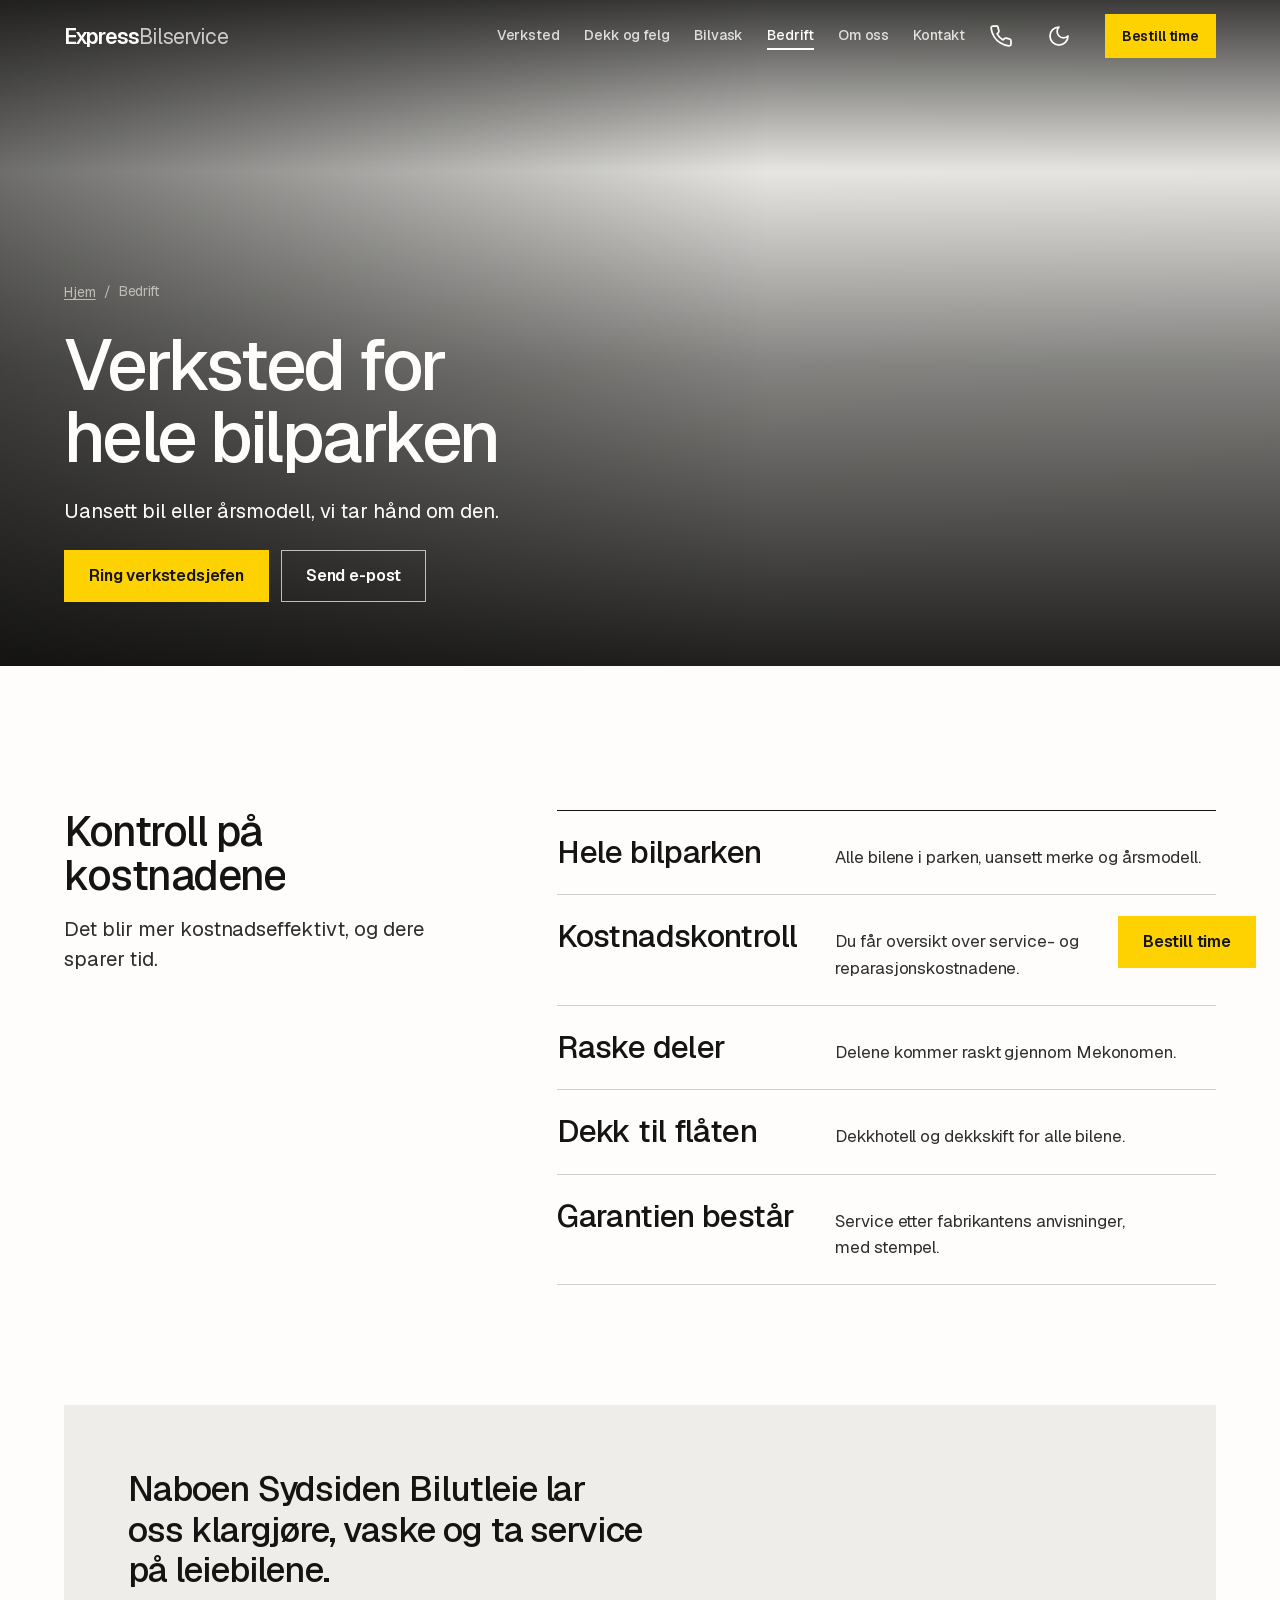
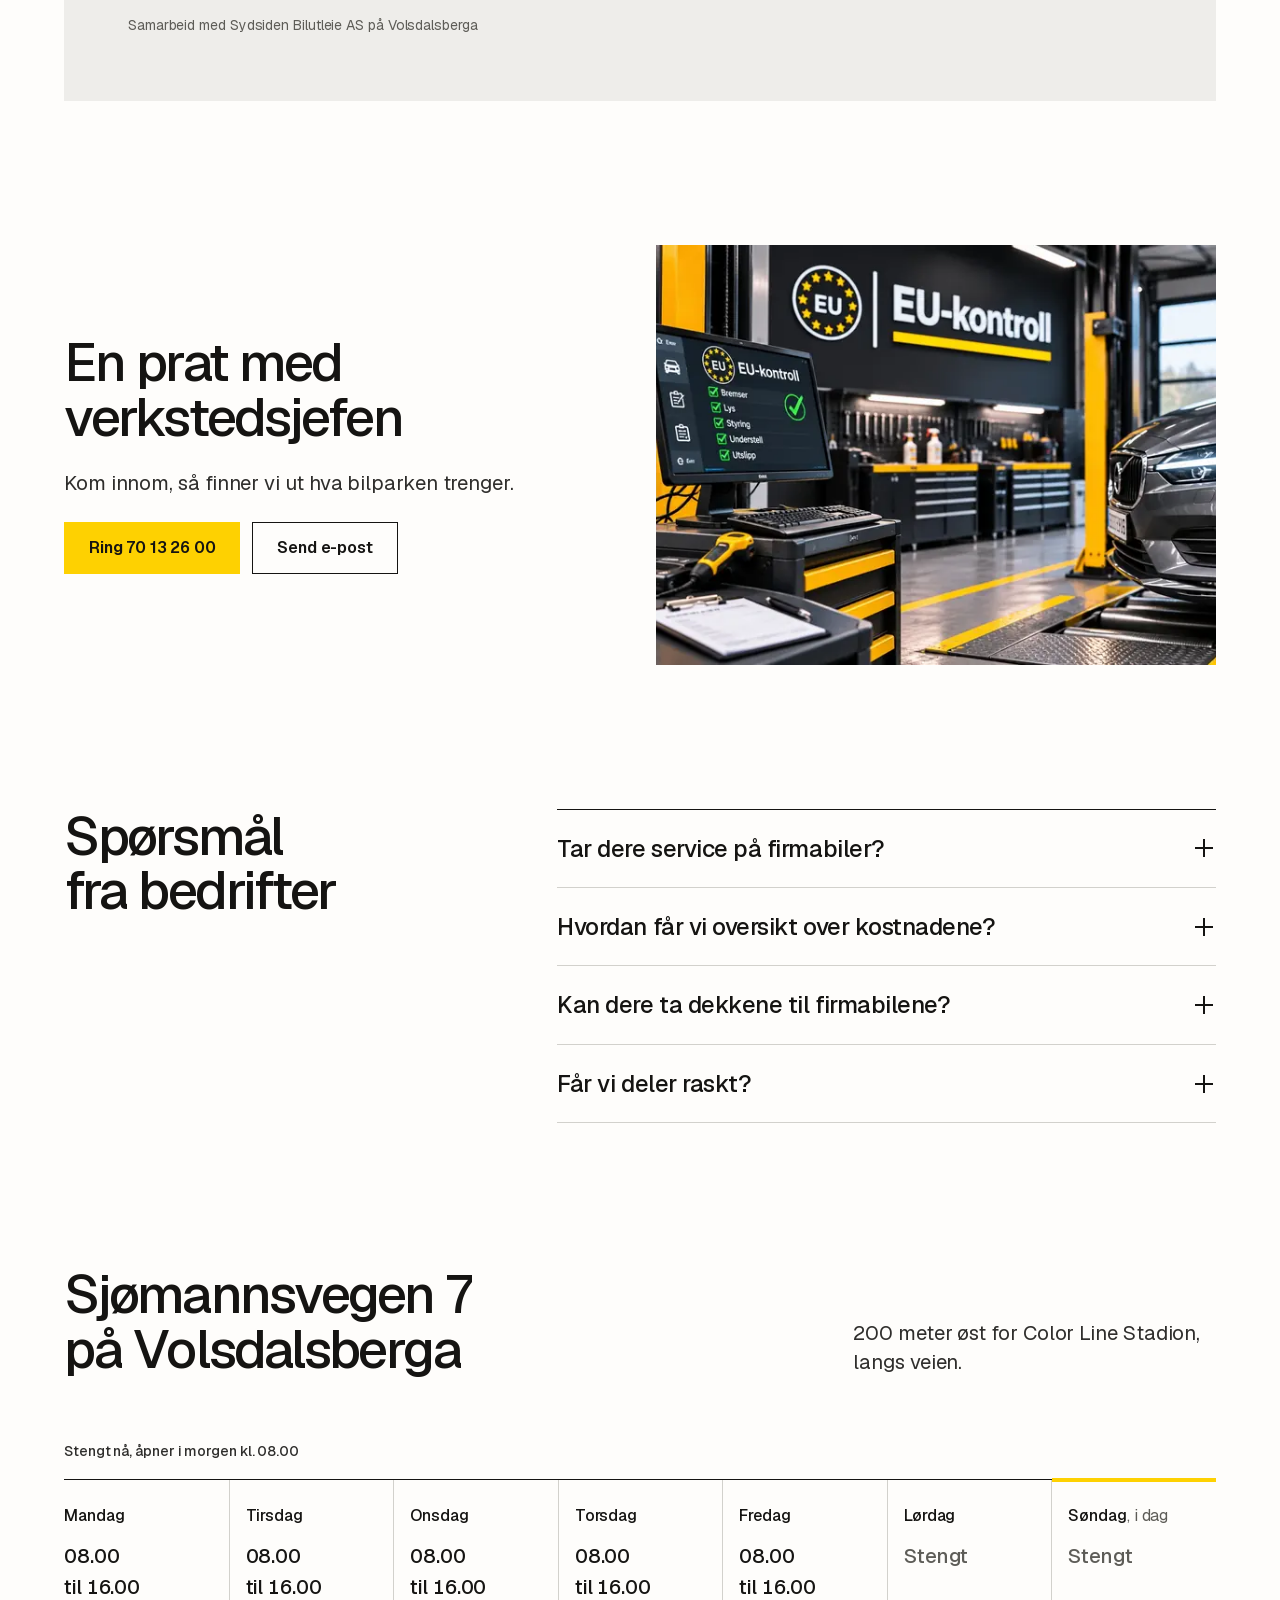
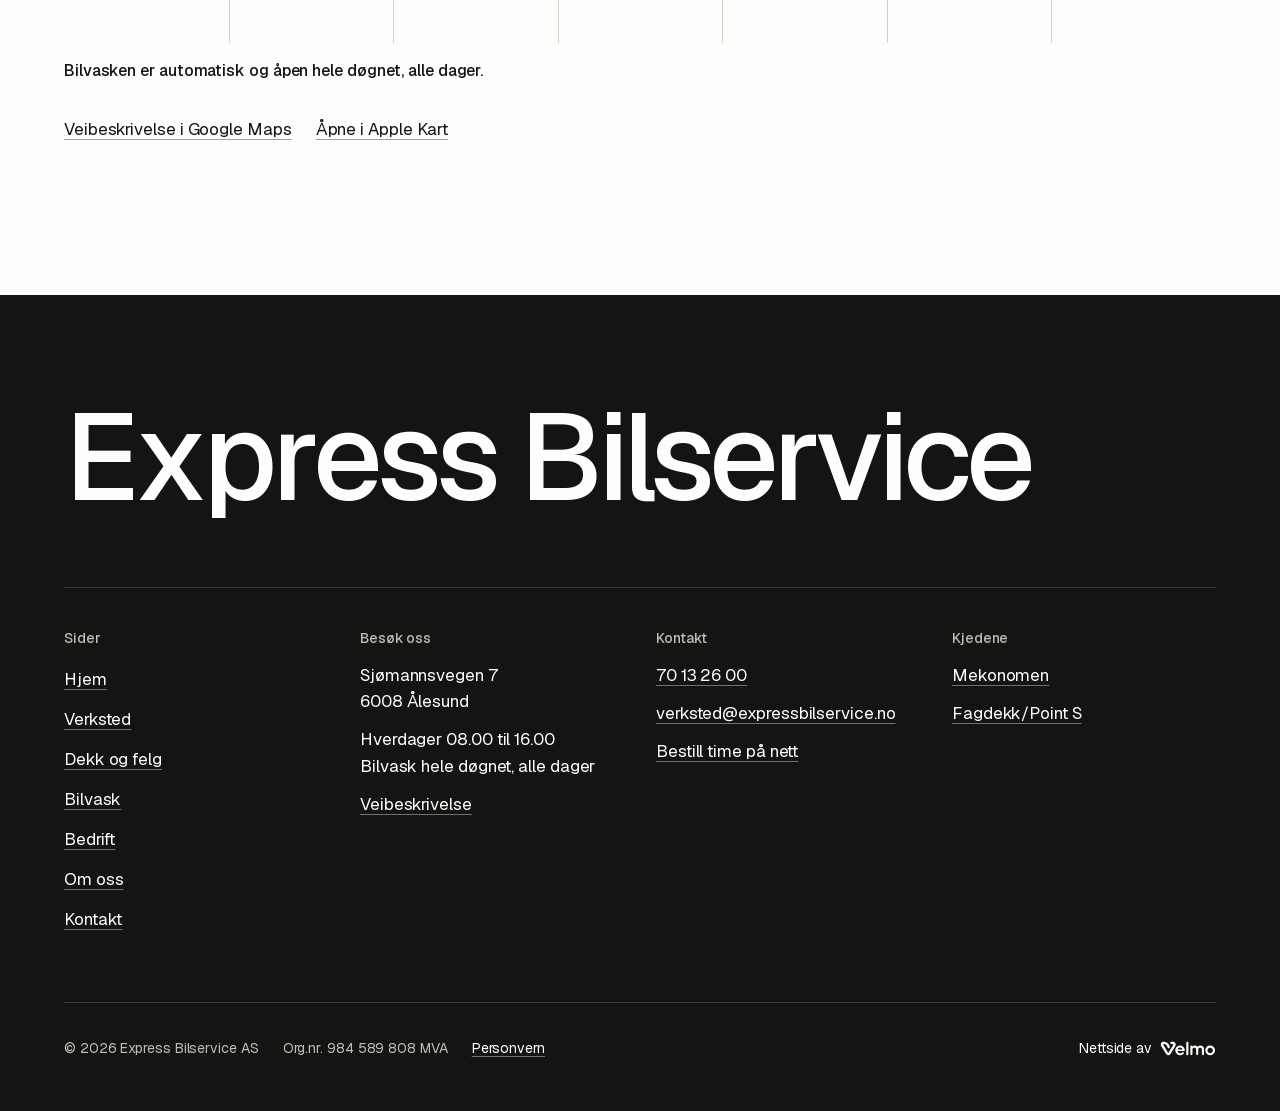
==== commit 3ecec166: "Oppdatert forhåndsvisning" ====
--- a/bedrift/index.html
+++ b/bedrift/index.html
@@ -33,7 +33,7 @@
   <link rel="preload" as="font" type="font/woff2" href="../assets/fonts/geist.woff2" crossorigin>
   <link rel="preload" as="image" href="../assets/img/diagnose-m8-941.webp?v=de28f2da" imagesrcset="../assets/img/diagnose-m8-800.webp?v=623afab1 800w, ../assets/img/diagnose-m8-941.webp?v=de28f2da 941w" imagesizes="100vw" media="(max-width: 40rem)" fetchpriority="high">
   <link rel="preload" as="image" href="../assets/img/diagnose-1600.webp?v=615b10a0" imagesrcset="../assets/img/diagnose-800.webp?v=86d7020d 800w, ../assets/img/diagnose-1200.webp?v=3fa68feb 1200w, ../assets/img/diagnose-1600.webp?v=615b10a0 1600w, ../assets/img/diagnose-1671.webp?v=13479d3d 1671w" imagesizes="100vw" media="(min-width: 40.0625rem)" fetchpriority="high">
-  <link rel="stylesheet" href="../assets/css/bundle.css?v=458cc15dbc">
+  <link rel="stylesheet" href="../assets/css/bundle.css?v=f4195edea4">
   <script>(function(){var r=document.documentElement;r.classList.add('js');try{var m=localStorage.getItem('ebs-mode');if(m==='dark'||m==='light')r.dataset.mode=m;}catch(e){}var s=false;try{s=!!document.referrer&&new URL(document.referrer).origin===location.origin;}catch(e){}if(!matchMedia('(prefers-reduced-motion: reduce)').matches)r.classList.add(s?'is-nav':'is-first');})();</script>
   <script>window.SITE = {"hours":[["08:00","16:00"],["08:00","16:00"],["08:00","16:00"],["08:00","16:00"],["08:00","16:00"],null,null]};</script>
   <script type="application/ld+json">{"@context":"https://schema.org","@graph":[{"@type":["AutoRepair","TireShop"],"@id":"https://www.expressbilservice.no/#bedrift","name":"Express Bilservice","legalName":"Express Bilservice AS","url":"https://www.expressbilservice.no/","description":"Bilverksted, dekkhotell og bilvask på Volsdalsberga i Ålesund. Mekonomen-verksted og Fagdekk/Point S-verksted siden 2002.","telephone":"+47 70 13 26 00","email":"verksted@expressbilservice.no","image":["https://www.expressbilservice.no/assets/brand/og-hjem.jpg"],"address":{"@type":"PostalAddress","streetAddress":"Sjømannsvegen 7","postalCode":"6008","addressLocality":"Ålesund","addressRegion":"Møre og Romsdal","addressCountry":"NO"},"geo":{"@type":"GeoCoordinates","latitude":62.46956,"longitude":6.19339},"hasMap":"https://www.google.com/maps/search/?api=1&query=Express%20Bilservice%20AS%2C%20Sj%C3%B8mannsvegen%207%2C%206008%20%C3%85lesund","openingHoursSpecification":[{"@type":"OpeningHoursSpecification","dayOfWeek":["Monday","Tuesday","Wednesday","Thursday","Friday"],"opens":"08:00","closes":"16:00"}],"department":[{"@type":"AutoWash","@id":"https://www.expressbilservice.no/bilvask/#bilvask","name":"Express Bilservice bilvask","description":"Automatisk bilvask, åpen hele døgnet, alle dager.","url":"https://www.expressbilservice.no/bilvask/","image":"https://www.expressbilservice.no/assets/brand/og-bilvask.jpg","telephone":"+47 70 13 26 00","address":{"@type":"PostalAddress","streetAddress":"Sjømannsvegen 7","postalCode":"6008","addressLocality":"Ålesund","addressRegion":"Møre og Romsdal","addressCountry":"NO"},"openingHoursSpecification":[{"@type":"OpeningHoursSpecification","dayOfWeek":["Monday","Tuesday","Wednesday","Thursday","Friday","Saturday","Sunday"],"opens":"00:00","closes":"23:59"}]}],"foundingDate":"2002","numberOfEmployees":{"@type":"QuantitativeValue","value":11},"vatID":"NO984589808MVA","identifier":{"@type":"PropertyValue","propertyID":"Organisasjonsnummer","value":"984589808"},"areaServed":[{"@type":"City","name":"Ålesund"},{"@type":"AdministrativeArea","name":"Sunnmøre"}],"memberOf":[{"@type":"Organization","name":"Mekonomen","url":"https://www.mekonomen.no/"},{"@type":"Organization","name":"Fagdekk / Point S","url":"https://www.point-s.no/"}],"sameAs":["https://www.mekonomen.no/bilverksteder/alesund/express-bilservice-as","https://www.point-s.no/dekk-verksted-naer-meg/alesund/express-bilservice","https://www.facebook.com/expressbilservice/","https://virksomhet.brreg.no/nb/oppslag/enheter/984589808"],"logo":"https://www.expressbilservice.no/icon-512.png?v=e9861fc3","knowsAbout":["Bilservice etter fabrikantens anvisninger","EU-kontroll","Diagnose og feilsøking","Reparasjon","Oljeskift","Bremser","Eksosanlegg","Støtdempere","Bilbatteri","Småreparasjoner","Feriesjekk og servicekontroll","Dekkhotell","Dekkskift","Dekkomlegging og avbalansering","Dekkreparasjon","Hjulstilling","Salg av dekk og felg","Bilvask","Automatisk bilvask, utvendig, hele døgnet","Verksted for bedrifter og bilpark"],"potentialAction":{"@type":"ReserveAction","name":"Bestill verkstedtime","target":{"@type":"EntryPoint","urlTemplate":"https://www.expressbilservice.no/bestill/","actionPlatform":["http://schema.org/DesktopWebPlatform","http://schema.org/MobileWebPlatform"]}},"hasOfferCatalog":{"@type":"OfferCatalog","name":"Tjenester","itemListElement":[{"@type":"Offer","itemOffered":{"@type":"Service","name":"Bilservice etter fabrikantens anvisninger"}},{"@type":"Offer","itemOffered":{"@type":"Service","name":"EU-kontroll"}},{"@type":"Offer","itemOffered":{"@type":"Service","name":"Diagnose og feilsøking"}},{"@type":"Offer","itemOffered":{"@type":"Service","name":"Reparasjon"}},{"@type":"Offer","itemOffered":{"@type":"Service","name":"Oljeskift"}},{"@type":"Offer","itemOffered":{"@type":"Service","name":"Bremser"}},{"@type":"Offer","itemOffered":{"@type":"Service","name":"Eksosanlegg"}},{"@type":"Offer","itemOffered":{"@type":"Service","name":"Støtdempere"}},{"@type":"Offer","itemOffered":{"@type":"Service","name":"Bilbatteri"}},{"@type":"Offer","itemOffered":{"@type":"Service","name":"Småreparasjoner"}},{"@type":"Offer","itemOffered":{"@type":"Service","name":"Feriesjekk og servicekontroll"}},{"@type":"Offer","itemOffered":{"@type":"Service","name":"Dekkhotell"}},{"@type":"Offer","itemOffered":{"@type":"Service","name":"Dekkskift"}},{"@type":"Offer","itemOffered":{"@type":"Service","name":"Dekkomlegging og avbalansering"}},{"@type":"Offer","itemOffered":{"@type":"Service","name":"Dekkreparasjon"}},{"@type":"Offer","itemOffered":{"@type":"Service","name":"Hjulstilling"}},{"@type":"Offer","itemOffered":{"@type":"Service","name":"Salg av dekk og felg"}},{"@type":"Offer","itemOffered":{"@type":"Service","name":"Bilvask"}},{"@type":"Offer","itemOffered":{"@type":"Service","name":"Automatisk bilvask, utvendig, hele døgnet"}},{"@type":"Offer","itemOffered":{"@type":"Service","name":"Verksted for bedrifter og bilpark"}}]}},{"@type":"WebPage","@id":"https://www.expressbilservice.no/bedrift/#side","url":"https://www.expressbilservice.no/bedrift/","name":"Firmabil og bilpark i Ålesund | Express Bilservice","description":"Som bedriftskunde hos Express Bilservice får du kontroll på service- og reparasjonskostnadene. Vi tar hånd om hele bilparken, uansett bil og årsmodell.","inLanguage":"nb-NO","isPartOf":{"@id":"https://www.expressbilservice.no/#nettsted"},"about":{"@id":"https://www.expressbilservice.no/#bedrift"},"breadcrumb":{"@type":"BreadcrumbList","itemListElement":[{"@type":"ListItem","position":1,"name":"Hjem","item":"https://www.expressbilservice.no/"},{"@type":"ListItem","position":2,"name":"Bedrift","item":"https://www.expressbilservice.no/bedrift/"}]},"primaryImageOfPage":"https://www.expressbilservice.no/assets/brand/og-bedrift.jpg"},{"@type":"Service","@id":"https://www.expressbilservice.no/bedrift/#tjeneste","name":"Verksted for bedrifter og bilpark","serviceType":"Flåteverksted","description":"Som bedriftskunde hos Express Bilservice får du kontroll på service- og reparasjonskostnadene. Vi tar hånd om hele bilparken, uansett bil og årsmodell.","url":"https://www.expressbilservice.no/bedrift/","provider":{"@id":"https://www.expressbilservice.no/#bedrift"},"areaServed":{"@type":"City","name":"Ålesund"},"hasOfferCatalog":{"@type":"OfferCatalog","name":"Verksted for bedrifter og bilpark","itemListElement":[{"@type":"Offer","itemOffered":{"@type":"Service","name":"Hele bilparken"}},{"@type":"Offer","itemOffered":{"@type":"Service","name":"Kostnadskontroll"}},{"@type":"Offer","itemOffered":{"@type":"Service","name":"Raske deler"}},{"@type":"Offer","itemOffered":{"@type":"Service","name":"Dekk til flåten"}},{"@type":"Offer","itemOffered":{"@type":"Service","name":"Garantien består"}}]}},{"@type":"FAQPage","mainEntity":[{"@type":"Question","name":"Tar dere service på firmabiler?","acceptedAnswer":{"@type":"Answer","text":"Ja. Vi tar hånd om hele bilparken, uansett merke og årsmodell."}},{"@type":"Question","name":"Hvordan får vi oversikt over kostnadene?","acceptedAnswer":{"@type":"Answer","text":"Som bedriftskunde får dere oversikt over service- og reparasjonskostnadene for bilene."}},{"@type":"Question","name":"Kan dere ta dekkene til firmabilene?","acceptedAnswer":{"@type":"Answer","text":"Ja. Vi har dekkhotell og tar dekkskift for alle bilene i parken."}},{"@type":"Question","name":"Får vi deler raskt?","acceptedAnswer":{"@type":"Answer","text":"Ja. Delene kommer raskt gjennom Mekonomen."}}]}]}</script>
--- a/assets/css/bundle.css
+++ b/assets/css/bundle.css
@@ -4,6 +4,7 @@
 /* Hallmark · pre-emit critique: P4 H5 E4 S4 R4 V4 · weakest: S, a grotesk on white could be any garage; the client's own building at dusk, their yellow signage colour and their own words (Gutta på berga står på) carry the specificity */
 /* Hallmark · waive 39b · a.btn--lg is 64px tall in the hero and the booking band · the client asked for a prominent Bestill time button, so the two booking controls are set one size up */
 /* Hallmark · waive 77 · the contact page's three questions sit on seven columns beside their head · a short practical FAQ about finding the workshop, set at the same composition as the other pages */
+/* Hallmark · dismissed 11 · the service tiles zoom their photo 5% on hover (fine pointers only, off with reduced motion); the client asked for an animated site, and the arrow tile carries the feedback too */
 /* Hallmark · dismissed 25 · .intro__text is a statement at section size, 30ch at 52px is an 830px line, not running prose */
 /* Hallmark · answered F4 · the booking band is signage yellow, so its one button inverts to sign black; every other primary is the yellow recipe */
 @font-face { font-family: 'Geist'; font-style: normal; font-weight: 400 600; font-display: swap; src: url('../fonts/geist.woff2') format('woff2'); unicode-range: U+0000-00FF, U+0131, U+0152-0153, U+02BB-02BC, U+02C6, U+02DA, U+02DC, U+0304, U+0308, U+0329, U+2000-206F, U+20AC, U+2122, U+2191, U+2193, U+2212, U+2215, U+FEFF, U+FFFD; }
@@ -254,18 +255,48 @@
 .intro__text { margin: 0; max-width: 30ch; font: 500 var(--text-section)/1.12 var(--font-display); letter-spacing: -0.035em; color: var(--color-ink); }
 
 /* ---------- Service cards ---------- */
-.svc { display: grid; gap: var(--space-2xl) var(--gap-columns); margin: 0; padding: 0; list-style: none; }
-.svc__card { position: relative; display: grid; grid-template-rows: auto auto 1fr auto; gap: var(--space-md); }
-.svc__frame { aspect-ratio: 4 / 3; }
-.svc__t { font-size: var(--text-xl); }
+.svc { display: grid; gap: var(--space-xs); margin: 0; padding: 0; list-style: none; }
+/* Tjenestene som bildekort i en bento: stort kort for service, to ved siden av, tre under. Teksten står på bildet over en mørk gradient. */
+.svc__card { position: relative; display: flex; flex-direction: column; justify-content: flex-end; min-width: 0; min-height: 22rem; overflow: hidden; isolation: isolate; background: var(--color-night); color: var(--color-night-ink); }
+.svc__frame { position: absolute; inset: 0; z-index: -2; }
+.svc__frame img { transition: transform var(--dur-long) var(--ease-out); }
+.svc__card::before { content: ""; position: absolute; inset: 0; z-index: -1; pointer-events: none; background: linear-gradient(to top, color-mix(in oklab, var(--scrim) 94%, transparent) 0%, color-mix(in oklab, var(--scrim) 80%, transparent) 38%, color-mix(in oklab, var(--scrim) 35%, transparent) 64%, transparent 86%); }
+.svc__body { display: grid; gap: var(--space-xs); justify-items: start; padding: var(--space-lg); }
+.svc__t { min-width: 0; font-size: var(--text-2xl); line-height: 1.1; color: var(--color-night-ink); overflow-wrap: break-word; }
 .svc__t a { color: inherit; text-decoration: none; }
 .svc__t a::after { content: ""; position: absolute; inset: 0; z-index: 3; }
-.svc__card:hover .svc__t a { text-decoration: underline; text-decoration-thickness: 2px; text-underline-offset: 0.18em; }
-.svc__card:has(.svc__t a:focus-visible) { outline: 2px solid var(--color-focus); outline-offset: 6px; }
 .svc__t a:focus-visible { outline: none; }
-.svc__l { color: var(--color-ink-2); max-width: 34ch; }
-.svc__book { position: relative; z-index: 4; justify-self: start; display: inline-flex; align-items: center; min-height: 44px; font-weight: 600; color: var(--color-ink); text-decoration: underline; text-decoration-color: var(--color-accent); text-decoration-thickness: 3px; text-underline-offset: 0.3em; }
-.svc__book:hover { text-decoration-color: var(--color-ink); }
+.svc__card:has(.svc__t a:focus-visible) { outline: 2px solid var(--color-focus); outline-offset: 4px; }
+.svc__l { max-width: 34ch; color: var(--color-night-muted); }
+.svc__book { position: relative; z-index: 4; display: inline-flex; align-items: center; min-height: 44px; margin-top: var(--space-xs); padding: 0 var(--space-md); background: var(--color-accent); color: var(--color-accent-ink); font-weight: 600; text-decoration: none; transition: background-color var(--dur-short) var(--ease-out); }
+.svc__book:hover { background: var(--color-accent-hover); }
+.svc__book:focus-visible { outline: 2px solid var(--color-focus-night); outline-offset: 3px; }
+.svc__go { position: absolute; top: var(--space-md); right: var(--space-md); z-index: 2; display: grid; place-items: center; width: 48px; height: 48px; background: var(--color-night); color: var(--color-night-ink); transition: background-color var(--dur-short) var(--ease-out), color var(--dur-short) var(--ease-out); }
+.svc__go svg { width: 22px; height: 22px; fill: none; stroke: currentColor; stroke-width: 2; stroke-linecap: round; stroke-linejoin: round; transition: transform var(--dur-short) var(--ease-out); }
+@media (hover: hover) and (pointer: fine) {
+  .svc__card:hover .svc__frame img { transform: scale(1.05); }
+  .svc__card:hover .svc__go { background: var(--color-accent); color: var(--color-accent-ink); }
+  .svc__card:hover .svc__go svg { transform: translate(2px, -2px); }
+}
+@media (prefers-reduced-motion: reduce) {
+  .svc__frame img, .svc__go svg { transition: none; }
+  .svc__card:hover .svc__frame img { transform: none; }
+}
+
+@media (min-width: 40.0625rem) {
+  .svc { grid-template-columns: repeat(2, minmax(0, 1fr)); }
+  .svc__card:first-child, .svc__card:last-child { grid-column: 1 / -1; }
+  .svc__card:first-child { min-height: 30rem; }
+}
+@media (min-width: 60.0625rem) {
+  .svc { grid-template-columns: repeat(12, minmax(0, 1fr)); grid-template-rows: 20rem 20rem 24rem; }
+  .svc__card { min-height: 0; }
+  .svc__card:nth-child(1) { grid-column: 1 / span 7; grid-row: 1 / span 2; }
+  .svc__card:nth-child(2), .svc__card:nth-child(3) { grid-column: 8 / span 5; }
+  .svc__card:nth-child(n+4) { grid-column: span 4; }
+  .svc__card:first-child .svc__body { padding: var(--space-xl); }
+  .svc__card:first-child .svc__t { font-size: var(--text-3xl); }
+}
 
 /* ---------- Reviews ---------- */
 .reviews__grid { display: grid; gap: var(--space-2xl) var(--gap-columns); align-items: end; }
@@ -444,7 +475,6 @@
   .hero .actions .btn, .phero .actions .btn { flex: 0 0 auto; }
   .facts > div { grid-template-columns: 7.5rem minmax(0, 1fr); }
   .row { grid-template-columns: minmax(0, 2fr) minmax(0, 3fr); }
-  .svc { grid-template-columns: repeat(2, minmax(0, 1fr)); }
   .season__steps { grid-template-columns: repeat(2, minmax(0, 1fr)); }
   .season__steps li { padding-inline: var(--space-lg); border-bottom: 0; border-left: 1px solid var(--color-rule); }
   .season__steps li:nth-child(odd) { padding-left: 0; border-left: 0; }
@@ -464,7 +494,6 @@
   .hero__in { padding-bottom: var(--space-xl); }
   .intro__facts { grid-column: 1 / span 3; padding-top: 0.6em; }
   .intro__text { grid-column: 4 / span 9; }
-  .svc { grid-template-columns: repeat(3, minmax(0, 1fr)); }
   .quotes { grid-column: 1 / span 8; }
   .score { grid-column: 10 / span 3; }
   .reel__frame { grid-column: 1 / span 4; }
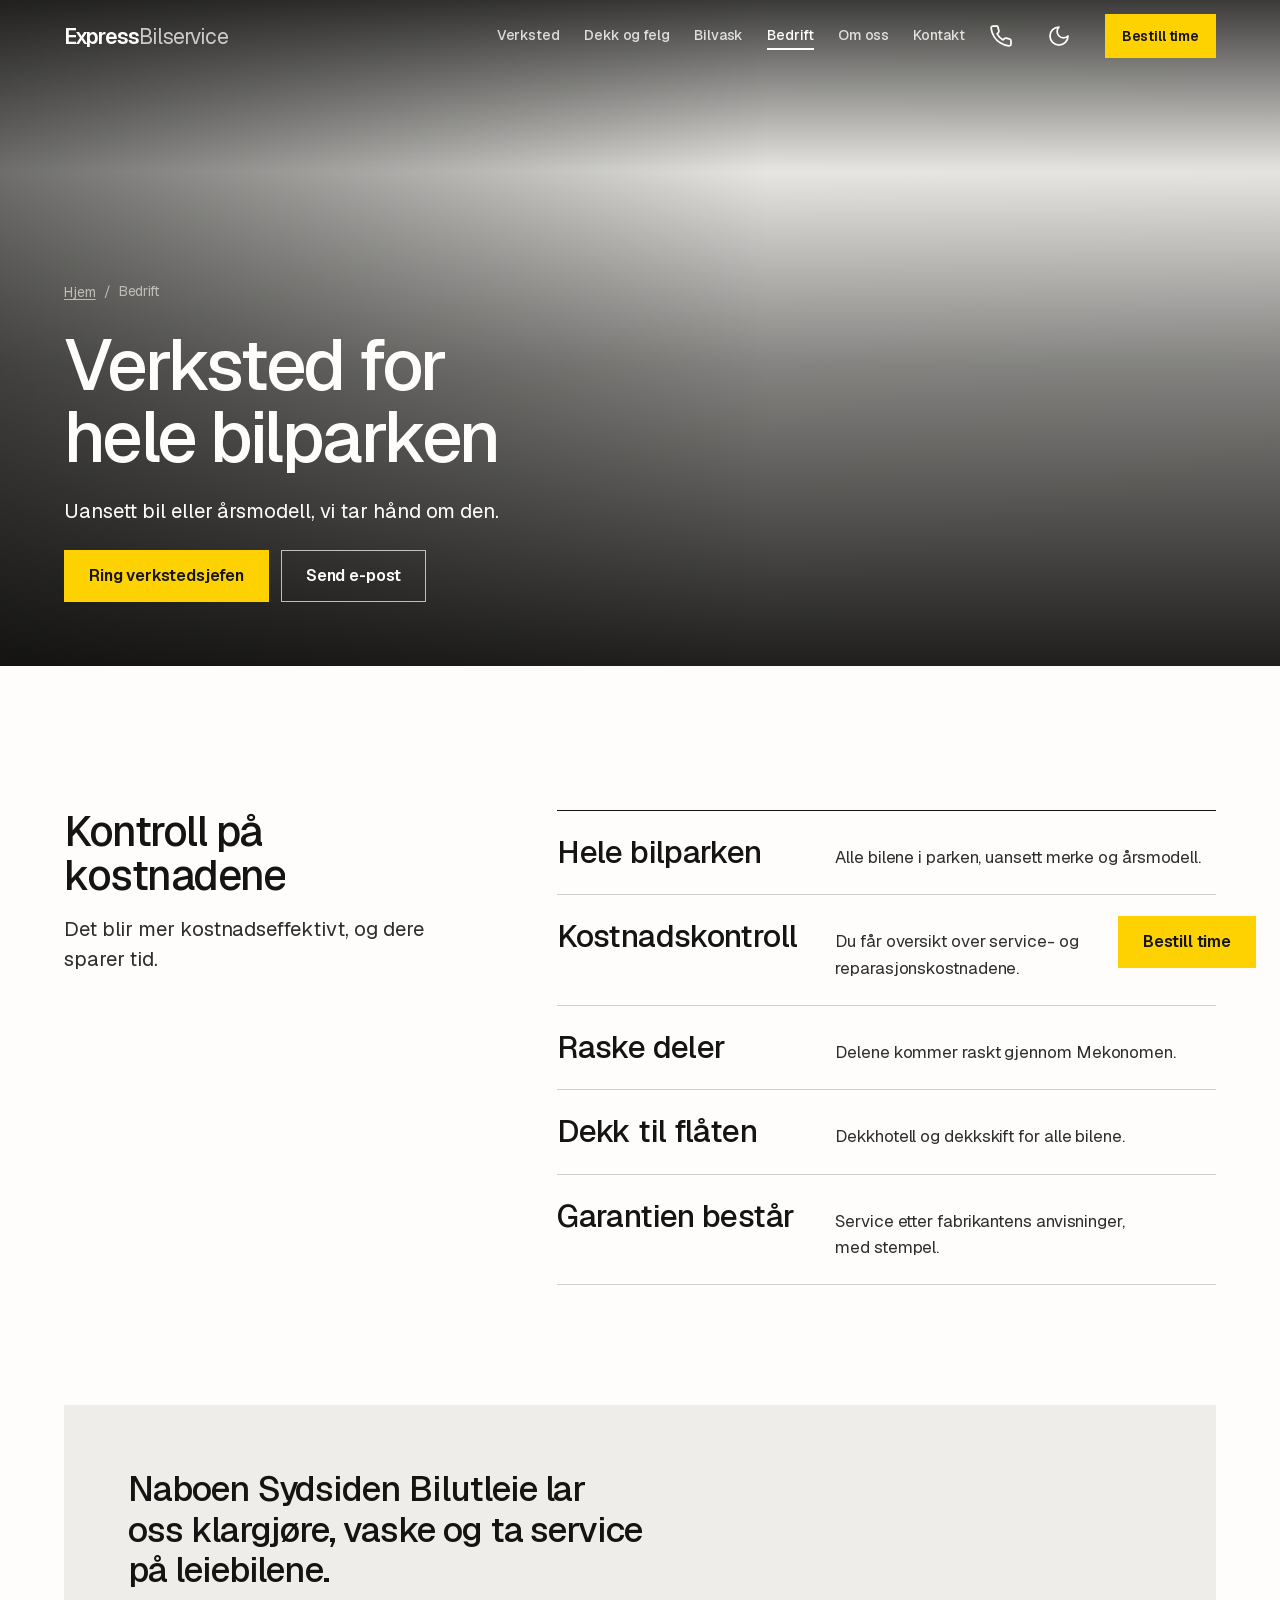
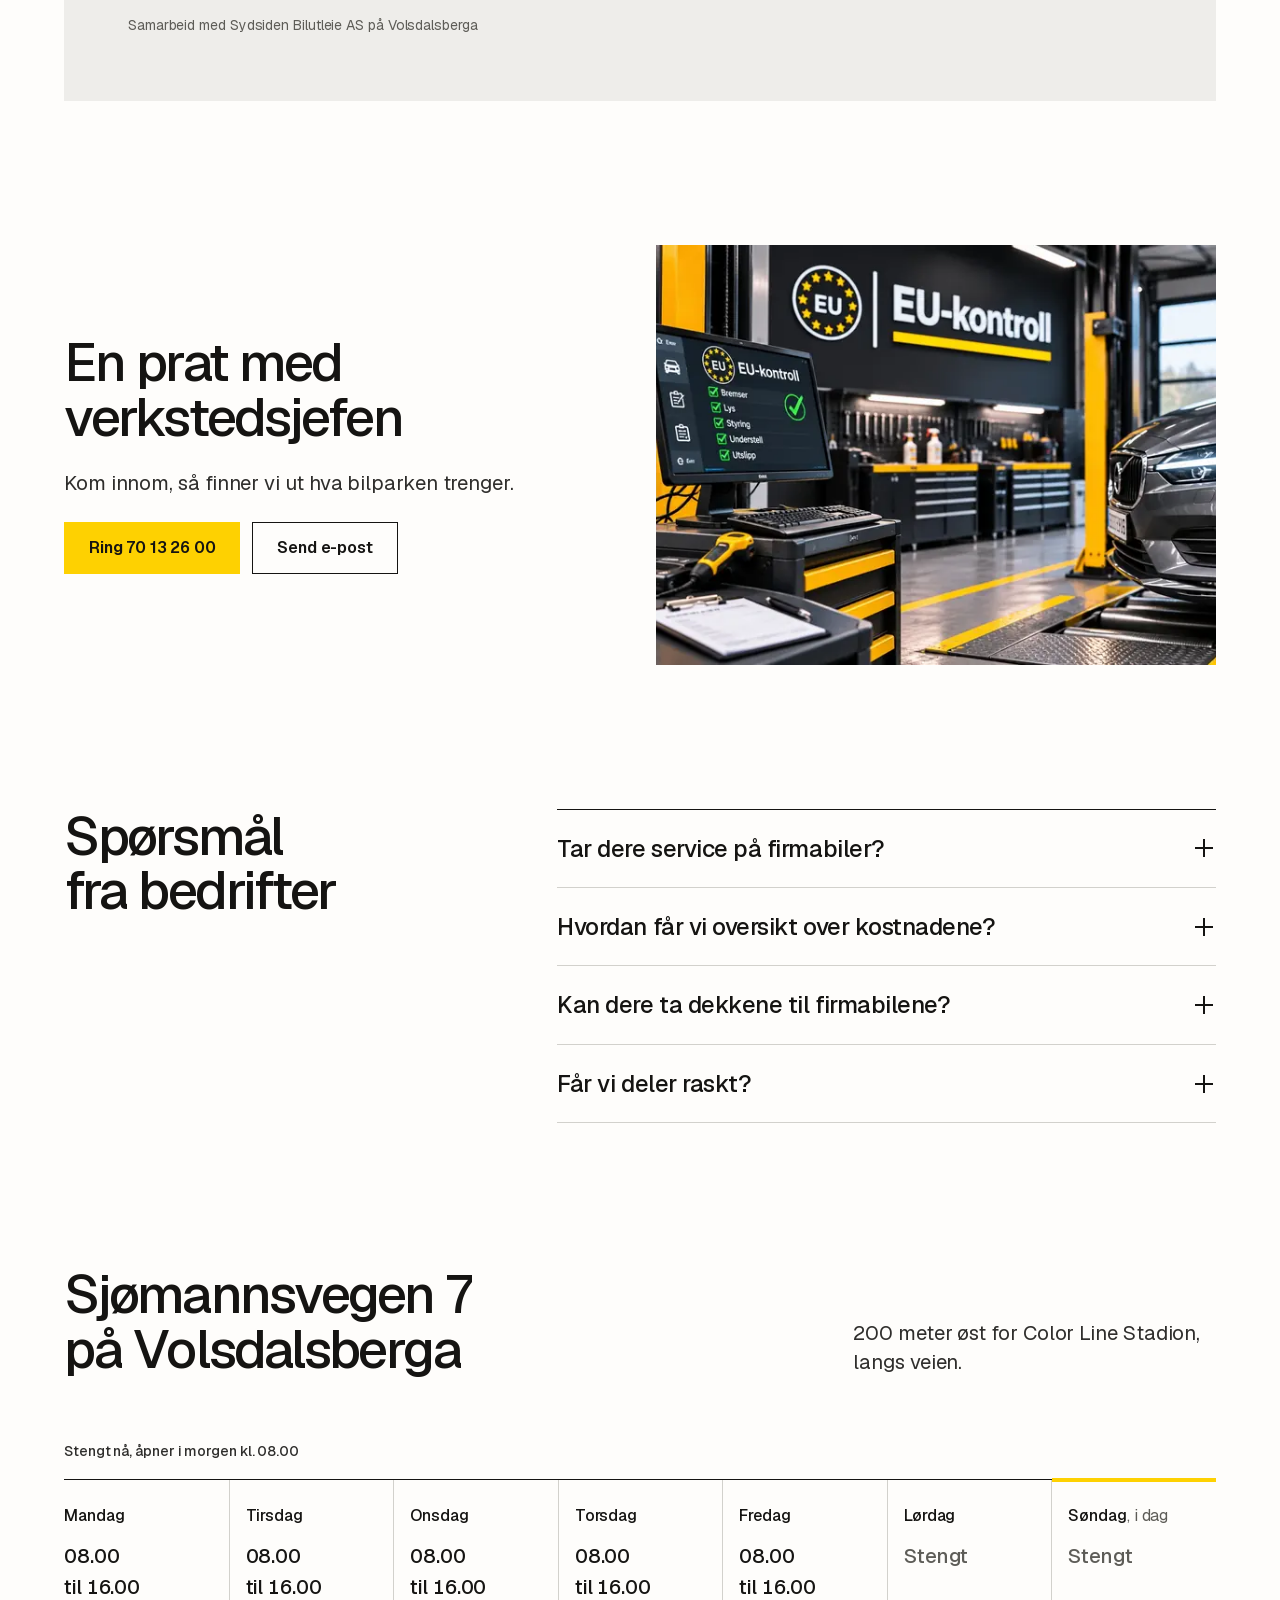
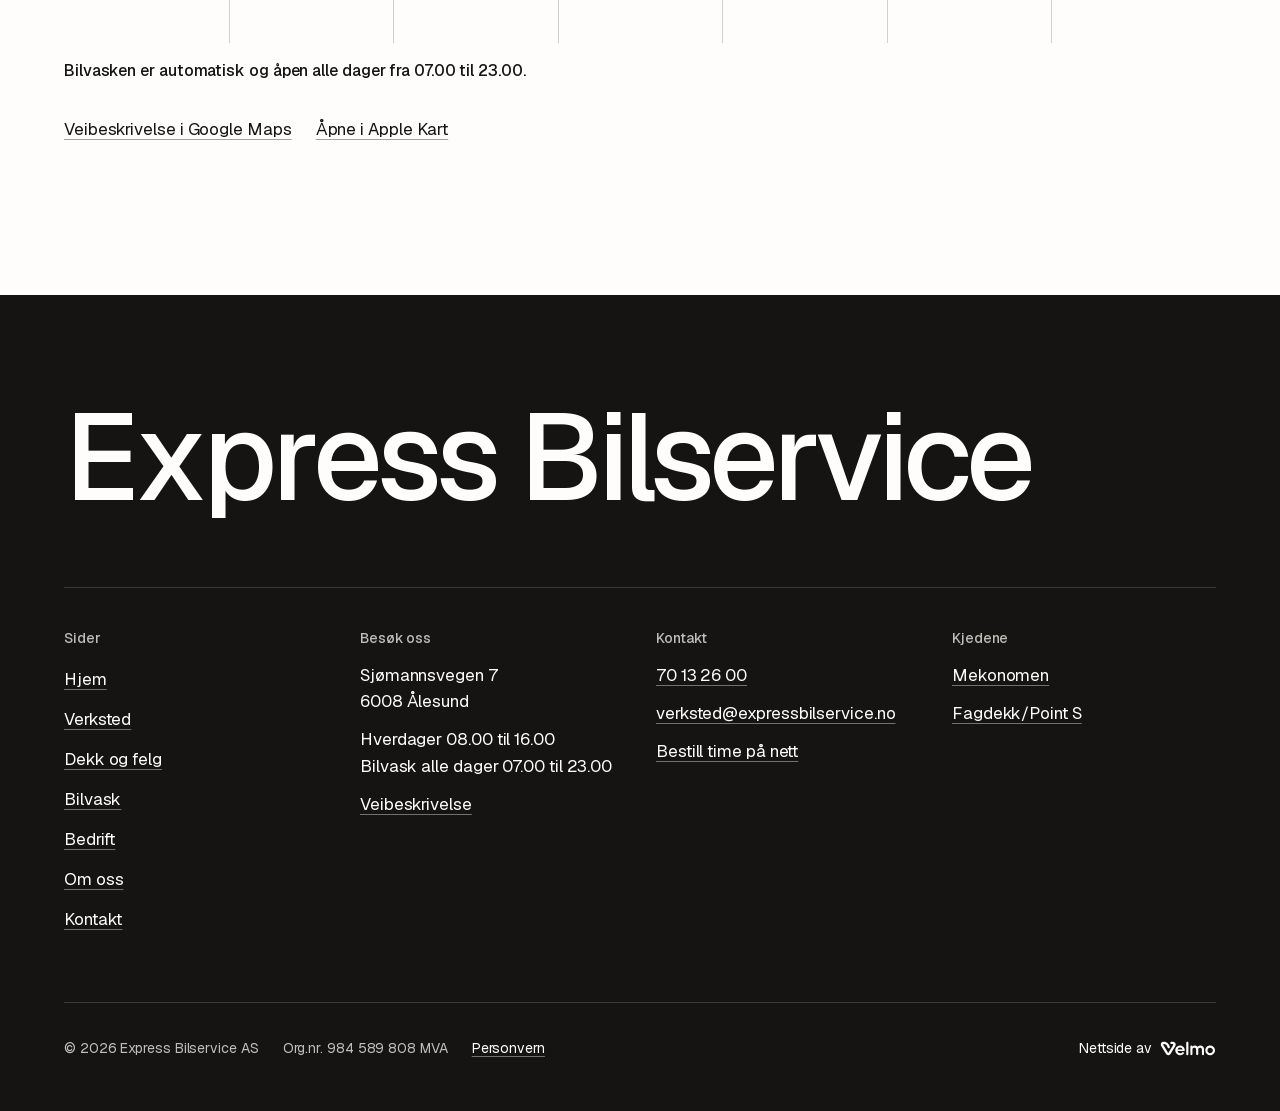
==== commit a4b848cb: "Oppdatert forhåndsvisning" ====
--- a/bedrift/index.html
+++ b/bedrift/index.html
@@ -36,7 +36,7 @@
   <link rel="stylesheet" href="../assets/css/bundle.css?v=f4195edea4">
   <script>(function(){var r=document.documentElement;r.classList.add('js');try{var m=localStorage.getItem('ebs-mode');if(m==='dark'||m==='light')r.dataset.mode=m;}catch(e){}var s=false;try{s=!!document.referrer&&new URL(document.referrer).origin===location.origin;}catch(e){}if(!matchMedia('(prefers-reduced-motion: reduce)').matches)r.classList.add(s?'is-nav':'is-first');})();</script>
   <script>window.SITE = {"hours":[["08:00","16:00"],["08:00","16:00"],["08:00","16:00"],["08:00","16:00"],["08:00","16:00"],null,null]};</script>
-  <script type="application/ld+json">{"@context":"https://schema.org","@graph":[{"@type":["AutoRepair","TireShop"],"@id":"https://www.expressbilservice.no/#bedrift","name":"Express Bilservice","legalName":"Express Bilservice AS","url":"https://www.expressbilservice.no/","description":"Bilverksted, dekkhotell og bilvask på Volsdalsberga i Ålesund. Mekonomen-verksted og Fagdekk/Point S-verksted siden 2002.","telephone":"+47 70 13 26 00","email":"verksted@expressbilservice.no","image":["https://www.expressbilservice.no/assets/brand/og-hjem.jpg"],"address":{"@type":"PostalAddress","streetAddress":"Sjømannsvegen 7","postalCode":"6008","addressLocality":"Ålesund","addressRegion":"Møre og Romsdal","addressCountry":"NO"},"geo":{"@type":"GeoCoordinates","latitude":62.46956,"longitude":6.19339},"hasMap":"https://www.google.com/maps/search/?api=1&query=Express%20Bilservice%20AS%2C%20Sj%C3%B8mannsvegen%207%2C%206008%20%C3%85lesund","openingHoursSpecification":[{"@type":"OpeningHoursSpecification","dayOfWeek":["Monday","Tuesday","Wednesday","Thursday","Friday"],"opens":"08:00","closes":"16:00"}],"department":[{"@type":"AutoWash","@id":"https://www.expressbilservice.no/bilvask/#bilvask","name":"Express Bilservice bilvask","description":"Automatisk bilvask, åpen hele døgnet, alle dager.","url":"https://www.expressbilservice.no/bilvask/","image":"https://www.expressbilservice.no/assets/brand/og-bilvask.jpg","telephone":"+47 70 13 26 00","address":{"@type":"PostalAddress","streetAddress":"Sjømannsvegen 7","postalCode":"6008","addressLocality":"Ålesund","addressRegion":"Møre og Romsdal","addressCountry":"NO"},"openingHoursSpecification":[{"@type":"OpeningHoursSpecification","dayOfWeek":["Monday","Tuesday","Wednesday","Thursday","Friday","Saturday","Sunday"],"opens":"00:00","closes":"23:59"}]}],"foundingDate":"2002","numberOfEmployees":{"@type":"QuantitativeValue","value":11},"vatID":"NO984589808MVA","identifier":{"@type":"PropertyValue","propertyID":"Organisasjonsnummer","value":"984589808"},"areaServed":[{"@type":"City","name":"Ålesund"},{"@type":"AdministrativeArea","name":"Sunnmøre"}],"memberOf":[{"@type":"Organization","name":"Mekonomen","url":"https://www.mekonomen.no/"},{"@type":"Organization","name":"Fagdekk / Point S","url":"https://www.point-s.no/"}],"sameAs":["https://www.mekonomen.no/bilverksteder/alesund/express-bilservice-as","https://www.point-s.no/dekk-verksted-naer-meg/alesund/express-bilservice","https://www.facebook.com/expressbilservice/","https://virksomhet.brreg.no/nb/oppslag/enheter/984589808"],"logo":"https://www.expressbilservice.no/icon-512.png?v=e9861fc3","knowsAbout":["Bilservice etter fabrikantens anvisninger","EU-kontroll","Diagnose og feilsøking","Reparasjon","Oljeskift","Bremser","Eksosanlegg","Støtdempere","Bilbatteri","Småreparasjoner","Feriesjekk og servicekontroll","Dekkhotell","Dekkskift","Dekkomlegging og avbalansering","Dekkreparasjon","Hjulstilling","Salg av dekk og felg","Bilvask","Automatisk bilvask, utvendig, hele døgnet","Verksted for bedrifter og bilpark"],"potentialAction":{"@type":"ReserveAction","name":"Bestill verkstedtime","target":{"@type":"EntryPoint","urlTemplate":"https://www.expressbilservice.no/bestill/","actionPlatform":["http://schema.org/DesktopWebPlatform","http://schema.org/MobileWebPlatform"]}},"hasOfferCatalog":{"@type":"OfferCatalog","name":"Tjenester","itemListElement":[{"@type":"Offer","itemOffered":{"@type":"Service","name":"Bilservice etter fabrikantens anvisninger"}},{"@type":"Offer","itemOffered":{"@type":"Service","name":"EU-kontroll"}},{"@type":"Offer","itemOffered":{"@type":"Service","name":"Diagnose og feilsøking"}},{"@type":"Offer","itemOffered":{"@type":"Service","name":"Reparasjon"}},{"@type":"Offer","itemOffered":{"@type":"Service","name":"Oljeskift"}},{"@type":"Offer","itemOffered":{"@type":"Service","name":"Bremser"}},{"@type":"Offer","itemOffered":{"@type":"Service","name":"Eksosanlegg"}},{"@type":"Offer","itemOffered":{"@type":"Service","name":"Støtdempere"}},{"@type":"Offer","itemOffered":{"@type":"Service","name":"Bilbatteri"}},{"@type":"Offer","itemOffered":{"@type":"Service","name":"Småreparasjoner"}},{"@type":"Offer","itemOffered":{"@type":"Service","name":"Feriesjekk og servicekontroll"}},{"@type":"Offer","itemOffered":{"@type":"Service","name":"Dekkhotell"}},{"@type":"Offer","itemOffered":{"@type":"Service","name":"Dekkskift"}},{"@type":"Offer","itemOffered":{"@type":"Service","name":"Dekkomlegging og avbalansering"}},{"@type":"Offer","itemOffered":{"@type":"Service","name":"Dekkreparasjon"}},{"@type":"Offer","itemOffered":{"@type":"Service","name":"Hjulstilling"}},{"@type":"Offer","itemOffered":{"@type":"Service","name":"Salg av dekk og felg"}},{"@type":"Offer","itemOffered":{"@type":"Service","name":"Bilvask"}},{"@type":"Offer","itemOffered":{"@type":"Service","name":"Automatisk bilvask, utvendig, hele døgnet"}},{"@type":"Offer","itemOffered":{"@type":"Service","name":"Verksted for bedrifter og bilpark"}}]}},{"@type":"WebPage","@id":"https://www.expressbilservice.no/bedrift/#side","url":"https://www.expressbilservice.no/bedrift/","name":"Firmabil og bilpark i Ålesund | Express Bilservice","description":"Som bedriftskunde hos Express Bilservice får du kontroll på service- og reparasjonskostnadene. Vi tar hånd om hele bilparken, uansett bil og årsmodell.","inLanguage":"nb-NO","isPartOf":{"@id":"https://www.expressbilservice.no/#nettsted"},"about":{"@id":"https://www.expressbilservice.no/#bedrift"},"breadcrumb":{"@type":"BreadcrumbList","itemListElement":[{"@type":"ListItem","position":1,"name":"Hjem","item":"https://www.expressbilservice.no/"},{"@type":"ListItem","position":2,"name":"Bedrift","item":"https://www.expressbilservice.no/bedrift/"}]},"primaryImageOfPage":"https://www.expressbilservice.no/assets/brand/og-bedrift.jpg"},{"@type":"Service","@id":"https://www.expressbilservice.no/bedrift/#tjeneste","name":"Verksted for bedrifter og bilpark","serviceType":"Flåteverksted","description":"Som bedriftskunde hos Express Bilservice får du kontroll på service- og reparasjonskostnadene. Vi tar hånd om hele bilparken, uansett bil og årsmodell.","url":"https://www.expressbilservice.no/bedrift/","provider":{"@id":"https://www.expressbilservice.no/#bedrift"},"areaServed":{"@type":"City","name":"Ålesund"},"hasOfferCatalog":{"@type":"OfferCatalog","name":"Verksted for bedrifter og bilpark","itemListElement":[{"@type":"Offer","itemOffered":{"@type":"Service","name":"Hele bilparken"}},{"@type":"Offer","itemOffered":{"@type":"Service","name":"Kostnadskontroll"}},{"@type":"Offer","itemOffered":{"@type":"Service","name":"Raske deler"}},{"@type":"Offer","itemOffered":{"@type":"Service","name":"Dekk til flåten"}},{"@type":"Offer","itemOffered":{"@type":"Service","name":"Garantien består"}}]}},{"@type":"FAQPage","mainEntity":[{"@type":"Question","name":"Tar dere service på firmabiler?","acceptedAnswer":{"@type":"Answer","text":"Ja. Vi tar hånd om hele bilparken, uansett merke og årsmodell."}},{"@type":"Question","name":"Hvordan får vi oversikt over kostnadene?","acceptedAnswer":{"@type":"Answer","text":"Som bedriftskunde får dere oversikt over service- og reparasjonskostnadene for bilene."}},{"@type":"Question","name":"Kan dere ta dekkene til firmabilene?","acceptedAnswer":{"@type":"Answer","text":"Ja. Vi har dekkhotell og tar dekkskift for alle bilene i parken."}},{"@type":"Question","name":"Får vi deler raskt?","acceptedAnswer":{"@type":"Answer","text":"Ja. Delene kommer raskt gjennom Mekonomen."}}]}]}</script>
+  <script type="application/ld+json">{"@context":"https://schema.org","@graph":[{"@type":["AutoRepair","TireShop"],"@id":"https://www.expressbilservice.no/#bedrift","name":"Express Bilservice","legalName":"Express Bilservice AS","url":"https://www.expressbilservice.no/","description":"Bilverksted, dekkhotell og bilvask på Volsdalsberga i Ålesund. Mekonomen-verksted og Fagdekk/Point S-verksted siden 2002.","telephone":"+47 70 13 26 00","email":"verksted@expressbilservice.no","image":["https://www.expressbilservice.no/assets/brand/og-hjem.jpg"],"address":{"@type":"PostalAddress","streetAddress":"Sjømannsvegen 7","postalCode":"6008","addressLocality":"Ålesund","addressRegion":"Møre og Romsdal","addressCountry":"NO"},"geo":{"@type":"GeoCoordinates","latitude":62.46956,"longitude":6.19339},"hasMap":"https://www.google.com/maps/search/?api=1&query=Express%20Bilservice%20AS%2C%20Sj%C3%B8mannsvegen%207%2C%206008%20%C3%85lesund","openingHoursSpecification":[{"@type":"OpeningHoursSpecification","dayOfWeek":["Monday","Tuesday","Wednesday","Thursday","Friday"],"opens":"08:00","closes":"16:00"}],"department":[{"@type":"AutoWash","@id":"https://www.expressbilservice.no/bilvask/#bilvask","name":"Express Bilservice bilvask","description":"Automatisk bilvask, åpen alle dager fra 07.00 til 23.00.","url":"https://www.expressbilservice.no/bilvask/","image":"https://www.expressbilservice.no/assets/brand/og-bilvask.jpg","telephone":"+47 70 13 26 00","address":{"@type":"PostalAddress","streetAddress":"Sjømannsvegen 7","postalCode":"6008","addressLocality":"Ålesund","addressRegion":"Møre og Romsdal","addressCountry":"NO"},"openingHoursSpecification":[{"@type":"OpeningHoursSpecification","dayOfWeek":["Monday","Tuesday","Wednesday","Thursday","Friday","Saturday","Sunday"],"opens":"07:00","closes":"23:00"}]}],"foundingDate":"2002","numberOfEmployees":{"@type":"QuantitativeValue","value":11},"vatID":"NO984589808MVA","identifier":{"@type":"PropertyValue","propertyID":"Organisasjonsnummer","value":"984589808"},"areaServed":[{"@type":"City","name":"Ålesund"},{"@type":"AdministrativeArea","name":"Sunnmøre"}],"memberOf":[{"@type":"Organization","name":"Mekonomen","url":"https://www.mekonomen.no/"},{"@type":"Organization","name":"Fagdekk / Point S","url":"https://www.point-s.no/"}],"sameAs":["https://www.mekonomen.no/bilverksteder/alesund/express-bilservice-as","https://www.point-s.no/dekk-verksted-naer-meg/alesund/express-bilservice","https://www.facebook.com/expressbilservice/","https://virksomhet.brreg.no/nb/oppslag/enheter/984589808"],"logo":"https://www.expressbilservice.no/icon-512.png?v=e9861fc3","knowsAbout":["Bilservice etter fabrikantens anvisninger","EU-kontroll","Diagnose og feilsøking","Reparasjon","Oljeskift","Bremser","Eksosanlegg","Støtdempere","Bilbatteri","Småreparasjoner","Feriesjekk og servicekontroll","Dekkhotell","Dekkskift","Dekkomlegging og avbalansering","Dekkreparasjon","Hjulstilling","Salg av dekk og felg","Bilvask","Automatisk utvendig bilvask","Verksted for bedrifter og bilpark"],"potentialAction":{"@type":"ReserveAction","name":"Bestill verkstedtime","target":{"@type":"EntryPoint","urlTemplate":"https://www.expressbilservice.no/bestill/","actionPlatform":["http://schema.org/DesktopWebPlatform","http://schema.org/MobileWebPlatform"]}},"hasOfferCatalog":{"@type":"OfferCatalog","name":"Tjenester","itemListElement":[{"@type":"Offer","itemOffered":{"@type":"Service","name":"Bilservice etter fabrikantens anvisninger"}},{"@type":"Offer","itemOffered":{"@type":"Service","name":"EU-kontroll"}},{"@type":"Offer","itemOffered":{"@type":"Service","name":"Diagnose og feilsøking"}},{"@type":"Offer","itemOffered":{"@type":"Service","name":"Reparasjon"}},{"@type":"Offer","itemOffered":{"@type":"Service","name":"Oljeskift"}},{"@type":"Offer","itemOffered":{"@type":"Service","name":"Bremser"}},{"@type":"Offer","itemOffered":{"@type":"Service","name":"Eksosanlegg"}},{"@type":"Offer","itemOffered":{"@type":"Service","name":"Støtdempere"}},{"@type":"Offer","itemOffered":{"@type":"Service","name":"Bilbatteri"}},{"@type":"Offer","itemOffered":{"@type":"Service","name":"Småreparasjoner"}},{"@type":"Offer","itemOffered":{"@type":"Service","name":"Feriesjekk og servicekontroll"}},{"@type":"Offer","itemOffered":{"@type":"Service","name":"Dekkhotell"}},{"@type":"Offer","itemOffered":{"@type":"Service","name":"Dekkskift"}},{"@type":"Offer","itemOffered":{"@type":"Service","name":"Dekkomlegging og avbalansering"}},{"@type":"Offer","itemOffered":{"@type":"Service","name":"Dekkreparasjon"}},{"@type":"Offer","itemOffered":{"@type":"Service","name":"Hjulstilling"}},{"@type":"Offer","itemOffered":{"@type":"Service","name":"Salg av dekk og felg"}},{"@type":"Offer","itemOffered":{"@type":"Service","name":"Bilvask"}},{"@type":"Offer","itemOffered":{"@type":"Service","name":"Automatisk utvendig bilvask"}},{"@type":"Offer","itemOffered":{"@type":"Service","name":"Verksted for bedrifter og bilpark"}}]}},{"@type":"WebPage","@id":"https://www.expressbilservice.no/bedrift/#side","url":"https://www.expressbilservice.no/bedrift/","name":"Firmabil og bilpark i Ålesund | Express Bilservice","description":"Som bedriftskunde hos Express Bilservice får du kontroll på service- og reparasjonskostnadene. Vi tar hånd om hele bilparken, uansett bil og årsmodell.","inLanguage":"nb-NO","isPartOf":{"@id":"https://www.expressbilservice.no/#nettsted"},"about":{"@id":"https://www.expressbilservice.no/#bedrift"},"breadcrumb":{"@type":"BreadcrumbList","itemListElement":[{"@type":"ListItem","position":1,"name":"Hjem","item":"https://www.expressbilservice.no/"},{"@type":"ListItem","position":2,"name":"Bedrift","item":"https://www.expressbilservice.no/bedrift/"}]},"primaryImageOfPage":"https://www.expressbilservice.no/assets/brand/og-bedrift.jpg"},{"@type":"Service","@id":"https://www.expressbilservice.no/bedrift/#tjeneste","name":"Verksted for bedrifter og bilpark","serviceType":"Flåteverksted","description":"Som bedriftskunde hos Express Bilservice får du kontroll på service- og reparasjonskostnadene. Vi tar hånd om hele bilparken, uansett bil og årsmodell.","url":"https://www.expressbilservice.no/bedrift/","provider":{"@id":"https://www.expressbilservice.no/#bedrift"},"areaServed":{"@type":"City","name":"Ålesund"},"hasOfferCatalog":{"@type":"OfferCatalog","name":"Verksted for bedrifter og bilpark","itemListElement":[{"@type":"Offer","itemOffered":{"@type":"Service","name":"Hele bilparken"}},{"@type":"Offer","itemOffered":{"@type":"Service","name":"Kostnadskontroll"}},{"@type":"Offer","itemOffered":{"@type":"Service","name":"Raske deler"}},{"@type":"Offer","itemOffered":{"@type":"Service","name":"Dekk til flåten"}},{"@type":"Offer","itemOffered":{"@type":"Service","name":"Garantien består"}}]}},{"@type":"FAQPage","mainEntity":[{"@type":"Question","name":"Tar dere service på firmabiler?","acceptedAnswer":{"@type":"Answer","text":"Ja. Vi tar hånd om hele bilparken, uansett merke og årsmodell."}},{"@type":"Question","name":"Hvordan får vi oversikt over kostnadene?","acceptedAnswer":{"@type":"Answer","text":"Som bedriftskunde får dere oversikt over service- og reparasjonskostnadene for bilene."}},{"@type":"Question","name":"Kan dere ta dekkene til firmabilene?","acceptedAnswer":{"@type":"Answer","text":"Ja. Vi har dekkhotell og tar dekkskift for alle bilene i parken."}},{"@type":"Question","name":"Får vi deler raskt?","acceptedAnswer":{"@type":"Answer","text":"Ja. Delene kommer raskt gjennom Mekonomen."}}]}]}</script>
 </head>
 <body>
   <a class="skip" href="#main">Hopp til innholdet</a>
@@ -151,7 +151,7 @@
         </div>
         <p class="status" data-status role="status" hidden></p>
         <dl class="week" data-hours aria-label="Åpningstider for verkstedet"><div><dt>Mandag</dt><dd><span>08.00</span> <span>til 16.00</span></dd></div><div><dt>Tirsdag</dt><dd><span>08.00</span> <span>til 16.00</span></dd></div><div><dt>Onsdag</dt><dd><span>08.00</span> <span>til 16.00</span></dd></div><div><dt>Torsdag</dt><dd><span>08.00</span> <span>til 16.00</span></dd></div><div><dt>Fredag</dt><dd><span>08.00</span> <span>til 16.00</span></dd></div><div class="is-closed"><dt>Lørdag</dt><dd>Stengt</dd></div><div class="is-closed"><dt>Søndag</dt><dd>Stengt</dd></div></dl>
-        <p class="visit__wash">Bilvasken er automatisk og åpen hele døgnet, alle dager.</p>
+        <p class="visit__wash">Bilvasken er automatisk og åpen alle dager fra 07.00 til 23.00.</p>
         <p class="visit__links"><a class="link" href="https://www.google.com/maps/search/?api=1&query=Express%20Bilservice%20AS%2C%20Sj%C3%B8mannsvegen%207%2C%206008%20%C3%85lesund">Veibeskrivelse i Google Maps</a><a class="link" href="https://maps.apple.com/?q=Express%20Bilservice&address=Sj%C3%B8mannsvegen%207%2C%206008%20%C3%85lesund&ll=62.46956,6.19339">Åpne i Apple Kart</a></p>
         
       </div>
@@ -176,7 +176,7 @@
         <div>
           <p class="foot__h">Besøk oss</p>
           <p>Sjømannsvegen 7<br>6008 Ålesund</p>
-          <p>Hverdager 08.00 til 16.00<br>Bilvask hele døgnet, alle dager</p>
+          <p>Hverdager 08.00 til 16.00<br>Bilvask alle dager 07.00 til 23.00</p>
           <p><a class="link" href="https://www.google.com/maps/search/?api=1&query=Express%20Bilservice%20AS%2C%20Sj%C3%B8mannsvegen%207%2C%206008%20%C3%85lesund">Veibeskrivelse</a></p>
         </div>
         <div>
